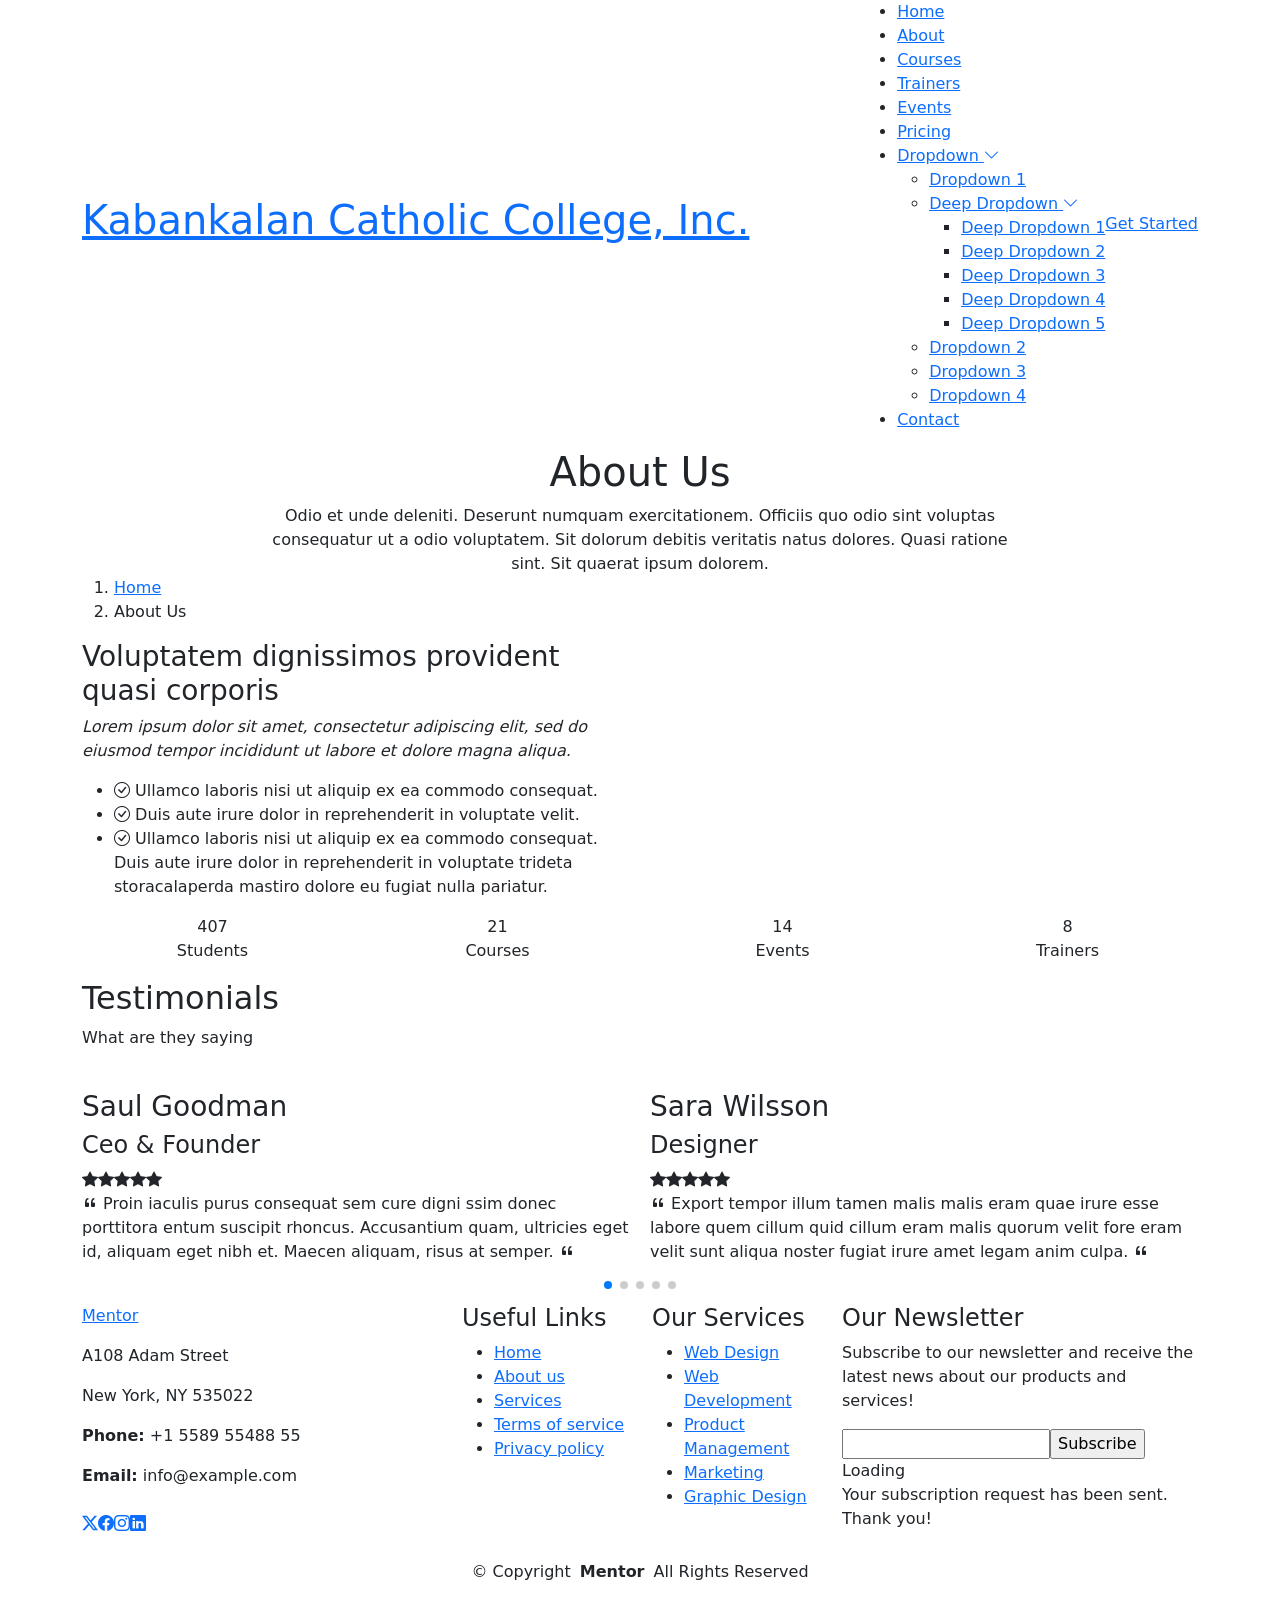
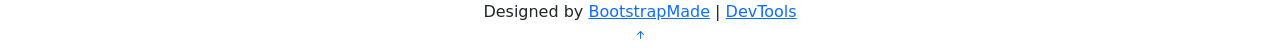
==== about.html @ fde41a41 "change title, icon, sitename" ====
<!DOCTYPE html>
<html lang="en">

<head>
  <meta charset="utf-8">
  <meta content="width=device-width, initial-scale=1.0" name="viewport">
  <title>About - Kabankalan Catholic College, Inc.</title>
  <meta name="description" content="">
  <meta name="keywords" content="">

  <!-- Favicons -->
  <link href="assets/img/KClogo.webp" rel="icon">
  <link href="assets/img/apple-touch-icon.png" rel="apple-touch-icon">

  <!-- Fonts -->
  <link href="https://fonts.googleapis.com" rel="preconnect">
  <link href="https://fonts.gstatic.com" rel="preconnect" crossorigin>
  <link href="https://fonts.googleapis.com/css2?family=Open+Sans:ital,wght@0,300;0,400;0,500;0,600;0,700;0,800;1,300;1,400;1,500;1,600;1,700;1,800&family=Poppins:ital,wght@0,100;0,200;0,300;0,400;0,500;0,600;0,700;0,800;0,900;1,100;1,200;1,300;1,400;1,500;1,600;1,700;1,800;1,900&family=Raleway:ital,wght@0,100;0,200;0,300;0,400;0,500;0,600;0,700;0,800;0,900;1,100;1,200;1,300;1,400;1,500;1,600;1,700;1,800;1,900&display=swap" rel="stylesheet">

  <!-- Vendor CSS Files -->
  <link href="assets/vendor/bootstrap/css/bootstrap.min.css" rel="stylesheet">
  <link href="assets/vendor/bootstrap-icons/bootstrap-icons.css" rel="stylesheet">
  <link href="assets/vendor/aos/aos.css" rel="stylesheet">
  <link href="assets/vendor/glightbox/css/glightbox.min.css" rel="stylesheet">
  <link href="assets/vendor/swiper/swiper-bundle.min.css" rel="stylesheet">

  <!-- Main CSS File -->
  <link href="assets/css/main.css" rel="stylesheet">

  <!-- =======================================================
  * Template Name: Mentor
  * Template URL: https://bootstrapmade.com/mentor-free-education-bootstrap-theme/
  * Updated: Jul 07 2025 with Bootstrap v5.3.7
  * Author: BootstrapMade.com
  * License: https://bootstrapmade.com/license/
  ======================================================== -->
</head>

<body class="about-page">

  <header id="header" class="header d-flex align-items-center sticky-top">
    <div class="container-fluid container-xl position-relative d-flex align-items-center">

      <a href="index.html" class="logo d-flex align-items-center me-auto">
        <!-- Uncomment the line below if you also wish to use an image logo -->
        <!-- <img src="assets/img/logo.webp" alt=""> -->
        <h1 class="sitename">Kabankalan Catholic College, Inc.</h1>
      </a>

      <nav id="navmenu" class="navmenu">
        <ul>
          <li><a href="index.html">Home<br></a></li>
          <li><a href="about.html" class="active">About</a></li>
          <li><a href="courses.html">Courses</a></li>
          <li><a href="trainers.html">Trainers</a></li>
          <li><a href="events.html">Events</a></li>
          <li><a href="pricing.html">Pricing</a></li>
          <li class="dropdown"><a href="#"><span>Dropdown</span> <i class="bi bi-chevron-down toggle-dropdown"></i></a>
            <ul>
              <li><a href="#">Dropdown 1</a></li>
              <li class="dropdown"><a href="#"><span>Deep Dropdown</span> <i class="bi bi-chevron-down toggle-dropdown"></i></a>
                <ul>
                  <li><a href="#">Deep Dropdown 1</a></li>
                  <li><a href="#">Deep Dropdown 2</a></li>
                  <li><a href="#">Deep Dropdown 3</a></li>
                  <li><a href="#">Deep Dropdown 4</a></li>
                  <li><a href="#">Deep Dropdown 5</a></li>
                </ul>
              </li>
              <li><a href="#">Dropdown 2</a></li>
              <li><a href="#">Dropdown 3</a></li>
              <li><a href="#">Dropdown 4</a></li>
            </ul>
          </li>
          <li><a href="contact.html">Contact</a></li>
        </ul>
        <i class="mobile-nav-toggle d-xl-none bi bi-list"></i>
      </nav>

      <a class="btn-getstarted" href="courses.html">Get Started</a>

    </div>
  </header>

  <main class="main">

    <!-- Page Title -->
    <div class="page-title" data-aos="fade">
      <div class="heading">
        <div class="container">
          <div class="row d-flex justify-content-center text-center">
            <div class="col-lg-8">
              <h1>About Us<br></h1>
              <p class="mb-0">Odio et unde deleniti. Deserunt numquam exercitationem. Officiis quo odio sint voluptas consequatur ut a odio voluptatem. Sit dolorum debitis veritatis natus dolores. Quasi ratione sint. Sit quaerat ipsum dolorem.</p>
            </div>
          </div>
        </div>
      </div>
      <nav class="breadcrumbs">
        <div class="container">
          <ol>
            <li><a href="index.html">Home</a></li>
            <li class="current">About Us<br></li>
          </ol>
        </div>
      </nav>
    </div><!-- End Page Title -->

    <!-- About Us Section -->
    <section id="about-us" class="section about-us">

      <div class="container">

        <div class="row gy-4">

          <div class="col-lg-6 order-1 order-lg-2" data-aos="fade-up" data-aos-delay="100">
            <img src="assets/img/about/about-1.webp" class="img-fluid" alt="">
          </div>

          <div class="col-lg-6 order-2 order-lg-1 content" data-aos="fade-up" data-aos-delay="200">
            <h3>Voluptatem dignissimos provident quasi corporis</h3>
            <p class="fst-italic">
              Lorem ipsum dolor sit amet, consectetur adipiscing elit, sed do eiusmod tempor incididunt ut labore et dolore
              magna aliqua.
            </p>
            <ul>
              <li><i class="bi bi-check-circle"></i> <span>Ullamco laboris nisi ut aliquip ex ea commodo consequat.</span></li>
              <li><i class="bi bi-check-circle"></i> <span>Duis aute irure dolor in reprehenderit in voluptate velit.</span></li>
              <li><i class="bi bi-check-circle"></i> <span>Ullamco laboris nisi ut aliquip ex ea commodo consequat. Duis aute irure dolor in reprehenderit in voluptate trideta storacalaperda mastiro dolore eu fugiat nulla pariatur.</span></li>
            </ul>
          </div>

        </div>

      </div>

    </section><!-- /About Us Section -->

    <!-- Counts Section -->
    <section id="counts" class="section counts light-background">

      <div class="container" data-aos="fade-up" data-aos-delay="100">

        <div class="row gy-4">

          <div class="col-lg-3 col-md-6">
            <div class="stats-item text-center w-100 h-100">
              <span data-purecounter-start="0" data-purecounter-end="1232" data-purecounter-duration="1" class="purecounter"></span>
              <p>Students</p>
            </div>
          </div><!-- End Stats Item -->

          <div class="col-lg-3 col-md-6">
            <div class="stats-item text-center w-100 h-100">
              <span data-purecounter-start="0" data-purecounter-end="64" data-purecounter-duration="1" class="purecounter"></span>
              <p>Courses</p>
            </div>
          </div><!-- End Stats Item -->

          <div class="col-lg-3 col-md-6">
            <div class="stats-item text-center w-100 h-100">
              <span data-purecounter-start="0" data-purecounter-end="42" data-purecounter-duration="1" class="purecounter"></span>
              <p>Events</p>
            </div>
          </div><!-- End Stats Item -->

          <div class="col-lg-3 col-md-6">
            <div class="stats-item text-center w-100 h-100">
              <span data-purecounter-start="0" data-purecounter-end="24" data-purecounter-duration="1" class="purecounter"></span>
              <p>Trainers</p>
            </div>
          </div><!-- End Stats Item -->

        </div>

      </div>

    </section><!-- /Counts Section -->

    <!-- Testimonials Section -->
    <section id="testimonials" class="testimonials section">

      <!-- Section Title -->
      <div class="container section-title" data-aos="fade-up">
        <h2>Testimonials</h2>
        <p>What are they saying</p>
      </div><!-- End Section Title -->

      <div class="container" data-aos="fade-up" data-aos-delay="100">

        <div class="swiper init-swiper">
          <script type="application/json" class="swiper-config">
            {
              "loop": true,
              "speed": 600,
              "autoplay": {
                "delay": 5000
              },
              "slidesPerView": "auto",
              "pagination": {
                "el": ".swiper-pagination",
                "type": "bullets",
                "clickable": true
              },
              "breakpoints": {
                "320": {
                  "slidesPerView": 1,
                  "spaceBetween": 40
                },
                "1200": {
                  "slidesPerView": 2,
                  "spaceBetween": 20
                }
              }
            }
          </script>
          <div class="swiper-wrapper">

            <div class="swiper-slide">
              <div class="testimonial-wrap">
                <div class="testimonial-item">
                  <img src="assets/img/person/person-m-9.webp" class="testimonial-img" alt="">
                  <h3>Saul Goodman</h3>
                  <h4>Ceo &amp; Founder</h4>
                  <div class="stars">
                    <i class="bi bi-star-fill"></i><i class="bi bi-star-fill"></i><i class="bi bi-star-fill"></i><i class="bi bi-star-fill"></i><i class="bi bi-star-fill"></i>
                  </div>
                  <p>
                    <i class="bi bi-quote quote-icon-left"></i>
                    <span>Proin iaculis purus consequat sem cure digni ssim donec porttitora entum suscipit rhoncus. Accusantium quam, ultricies eget id, aliquam eget nibh et. Maecen aliquam, risus at semper.</span>
                    <i class="bi bi-quote quote-icon-right"></i>
                  </p>
                </div>
              </div>
            </div><!-- End testimonial item -->

            <div class="swiper-slide">
              <div class="testimonial-wrap">
                <div class="testimonial-item">
                  <img src="assets/img/person/person-f-5.webp" class="testimonial-img" alt="">
                  <h3>Sara Wilsson</h3>
                  <h4>Designer</h4>
                  <div class="stars">
                    <i class="bi bi-star-fill"></i><i class="bi bi-star-fill"></i><i class="bi bi-star-fill"></i><i class="bi bi-star-fill"></i><i class="bi bi-star-fill"></i>
                  </div>
                  <p>
                    <i class="bi bi-quote quote-icon-left"></i>
                    <span>Export tempor illum tamen malis malis eram quae irure esse labore quem cillum quid cillum eram malis quorum velit fore eram velit sunt aliqua noster fugiat irure amet legam anim culpa.</span>
                    <i class="bi bi-quote quote-icon-right"></i>
                  </p>
                </div>
              </div>
            </div><!-- End testimonial item -->

            <div class="swiper-slide">
              <div class="testimonial-wrap">
                <div class="testimonial-item">
                  <img src="assets/img/person/person-f-12.webp" class="testimonial-img" alt="">
                  <h3>Jena Karlis</h3>
                  <h4>Store Owner</h4>
                  <div class="stars">
                    <i class="bi bi-star-fill"></i><i class="bi bi-star-fill"></i><i class="bi bi-star-fill"></i><i class="bi bi-star-fill"></i><i class="bi bi-star-fill"></i>
                  </div>
                  <p>
                    <i class="bi bi-quote quote-icon-left"></i>
                    <span>Enim nisi quem export duis labore cillum quae magna enim sint quorum nulla quem veniam duis minim tempor labore quem eram duis noster aute amet eram fore quis sint minim.</span>
                    <i class="bi bi-quote quote-icon-right"></i>
                  </p>
                </div>
              </div>
            </div><!-- End testimonial item -->

            <div class="swiper-slide">
              <div class="testimonial-wrap">
                <div class="testimonial-item">
                  <img src="assets/img/person/person-m-12.webp" class="testimonial-img" alt="">
                  <h3>Matt Brandon</h3>
                  <h4>Freelancer</h4>
                  <div class="stars">
                    <i class="bi bi-star-fill"></i><i class="bi bi-star-fill"></i><i class="bi bi-star-fill"></i><i class="bi bi-star-fill"></i><i class="bi bi-star-fill"></i>
                  </div>
                  <p>
                    <i class="bi bi-quote quote-icon-left"></i>
                    <span>Fugiat enim eram quae cillum dolore dolor amet nulla culpa multos export minim fugiat minim velit minim dolor enim duis veniam ipsum anim magna sunt elit fore quem dolore labore illum veniam.</span>
                    <i class="bi bi-quote quote-icon-right"></i>
                  </p>
                </div>
              </div>
            </div><!-- End testimonial item -->

            <div class="swiper-slide">
              <div class="testimonial-wrap">
                <div class="testimonial-item">
                  <img src="assets/img/person/person-m-13.webp" class="testimonial-img" alt="">
                  <h3>John Larson</h3>
                  <h4>Entrepreneur</h4>
                  <div class="stars">
                    <i class="bi bi-star-fill"></i><i class="bi bi-star-fill"></i><i class="bi bi-star-fill"></i><i class="bi bi-star-fill"></i><i class="bi bi-star-fill"></i>
                  </div>
                  <p>
                    <i class="bi bi-quote quote-icon-left"></i>
                    <span>Quis quorum aliqua sint quem legam fore sunt eram irure aliqua veniam tempor noster veniam enim culpa labore duis sunt culpa nulla illum cillum fugiat legam esse veniam culpa fore nisi cillum quid.</span>
                    <i class="bi bi-quote quote-icon-right"></i>
                  </p>
                </div>
              </div>
            </div><!-- End testimonial item -->

          </div>
          <div class="swiper-pagination"></div>
        </div>

      </div>

    </section><!-- /Testimonials Section -->

  </main>

  <footer id="footer" class="footer position-relative light-background">

    <div class="container footer-top">
      <div class="row gy-4">
        <div class="col-lg-4 col-md-6 footer-about">
          <a href="index.html" class="logo d-flex align-items-center">
            <span class="sitename">Mentor</span>
          </a>
          <div class="footer-contact pt-3">
            <p>A108 Adam Street</p>
            <p>New York, NY 535022</p>
            <p class="mt-3"><strong>Phone:</strong> <span>+1 5589 55488 55</span></p>
            <p><strong>Email:</strong> <span>info@example.com</span></p>
          </div>
          <div class="social-links d-flex mt-4">
            <a href=""><i class="bi bi-twitter-x"></i></a>
            <a href=""><i class="bi bi-facebook"></i></a>
            <a href=""><i class="bi bi-instagram"></i></a>
            <a href=""><i class="bi bi-linkedin"></i></a>
          </div>
        </div>

        <div class="col-lg-2 col-md-3 footer-links">
          <h4>Useful Links</h4>
          <ul>
            <li><a href="#">Home</a></li>
            <li><a href="#">About us</a></li>
            <li><a href="#">Services</a></li>
            <li><a href="#">Terms of service</a></li>
            <li><a href="#">Privacy policy</a></li>
          </ul>
        </div>

        <div class="col-lg-2 col-md-3 footer-links">
          <h4>Our Services</h4>
          <ul>
            <li><a href="#">Web Design</a></li>
            <li><a href="#">Web Development</a></li>
            <li><a href="#">Product Management</a></li>
            <li><a href="#">Marketing</a></li>
            <li><a href="#">Graphic Design</a></li>
          </ul>
        </div>

        <div class="col-lg-4 col-md-12 footer-newsletter">
          <h4>Our Newsletter</h4>
          <p>Subscribe to our newsletter and receive the latest news about our products and services!</p>
          <form action="#" method="post" class="email-form">
            <div class="newsletter-form"><input type="email" name="email"><input type="submit" value="Subscribe"></div>
            <div class="loading">Loading</div>
            <div class="error-message"></div>
            <div class="sent-message">Your subscription request has been sent. Thank you!</div>
          </form>
        </div>

      </div>
    </div>

    <div class="container copyright text-center mt-4">
      <p>© <span>Copyright</span> <strong class="px-1 sitename">Mentor</strong> <span>All Rights Reserved</span></p>
      <div class="credits">
        <!-- All the links in the footer should remain intact. -->
        <!-- You can delete the links only if you've purchased the pro version. -->
        <!-- Licensing information: https://bootstrapmade.com/license/ -->
        Designed by <a href="https://bootstrapmade.com/">BootstrapMade</a> | <a href="https://bootstrapmade.com/tools/">DevTools</a>
      </div>
    </div>

  </footer>

  <!-- Scroll Top -->
  <a href="#" id="scroll-top" class="scroll-top d-flex align-items-center justify-content-center"><i class="bi bi-arrow-up-short"></i></a>

  <!-- Preloader -->
  <div id="preloader"></div>

  <!-- Vendor JS Files -->
  <script src="assets/vendor/bootstrap/js/bootstrap.bundle.min.js"></script>
  <script src="assets/vendor/aos/aos.js"></script>
  <script src="assets/vendor/glightbox/js/glightbox.min.js"></script>
  <script src="assets/vendor/purecounter/purecounter_vanilla.js"></script>
  <script src="assets/vendor/swiper/swiper-bundle.min.js"></script>

  <!-- Main JS File -->
  <script src="assets/js/main.js"></script>

</body>

</html>
---- assets/css/main.css ----
/**
* Template Name: Mentor
* Template URL: https://bootstrapmade.com/mentor-free-education-bootstrap-theme/
* Updated: Jul 07 2025 with Bootstrap v5.3.7
* Author: BootstrapMade.com
* License: https://bootstrapmade.com/license/
*/

/*--------------------------------------------------------------
# Font & Color Variables
# Help: https://bootstrapmade.com/color-system/
--------------------------------------------------------------*/
/* Fonts */
:root {
  --default-font: "Open Sans",  system-ui, -apple-system, "Segoe UI", Roboto, "Helvetica Neue", Arial, "Noto Sans", "Liberation Sans", sans-serif, "Apple Color Emoji", "Segoe UI Emoji", "Segoe UI Symbol", "Noto Color Emoji";
  --heading-font: "Raleway",  sans-serif;
  --nav-font: "Poppins",  sans-serif;
}

/* Global Colors - The following color variables are used throughout the website. Updating them here will change the color scheme of the entire website */
:root { 
  --background-color: #ffffff; /* Background color for the entire website, including individual sections */
  --default-color: #444444; /* Default color used for the majority of the text content across the entire website */
  --heading-color: #37423b; /* Color for headings, subheadings and title throughout the website */
  --accent-color: #5fcf80; /* Accent color that represents your brand on the website. It's used for buttons, links, and other elements that need to stand out */
  --surface-color: #ffffff; /* The surface color is used as a background of boxed elements within sections, such as cards, icon boxes, or other elements that require a visual separation from the global background. */
  --contrast-color: #ffffff; /* Contrast color for text, ensuring readability against backgrounds of accent, heading, or default colors. */
}

/* Nav Menu Colors - The following color variables are used specifically for the navigation menu. They are separate from the global colors to allow for more customization options */
:root {
  --nav-color: #272828;  /* The default color of the main navmenu links */
  --nav-hover-color: #5fcf80; /* Applied to main navmenu links when they are hovered over or active */
  --nav-mobile-background-color: #ffffff; /* Used as the background color for mobile navigation menu */
  --nav-dropdown-background-color: #ffffff; /* Used as the background color for dropdown items that appear when hovering over primary navigation items */
  --nav-dropdown-color: #272828; /* Used for navigation links of the dropdown items in the navigation menu. */
  --nav-dropdown-hover-color: #5fcf80; /* Similar to --nav-hover-color, this color is applied to dropdown navigation links when they are hovered over. */
}

/* Color Presets - These classes override global colors when applied to any section or element, providing reuse of the sam color scheme. */

.light-background {
  --background-color: #f9f9f9;
  --surface-color: #ffffff;
}

.dark-background {
  --background-color: #060606;
  --default-color: #ffffff;
  --heading-color: #ffffff;
  --surface-color: #252525;
  --contrast-color: #ffffff;
}

/* Smooth scroll */
:root {
  scroll-behavior: smooth;
}

/*--------------------------------------------------------------
# General Styling & Shared Classes
--------------------------------------------------------------*/
body {
  color: var(--default-color);
  background-color: var(--background-color);
  font-family: var(--default-font);
}

a {
  color: var(--accent-color);
  text-decoration: none;
  transition: 0.3s;
}

a:hover {
  color: color-mix(in srgb, var(--accent-color), transparent 25%);
  text-decoration: none;
}

h1,
h2,
h3,
h4,
h5,
h6 {
  color: var(--heading-color);
  font-family: var(--heading-font);
}

/* Email Form Messages
------------------------------*/
.email-form .error-message {
  display: none;
  background: #df1529;
  color: #ffffff;
  text-align: left;
  padding: 15px;
  margin-bottom: 24px;
  font-weight: 600;
}

.email-form .sent-message {
  display: none;
  color: #ffffff;
  background: #059652;
  text-align: center;
  padding: 15px;
  margin-bottom: 24px;
  font-weight: 600;
}

.email-form .loading {
  display: none;
  background: var(--surface-color);
  text-align: center;
  padding: 15px;
  margin-bottom: 24px;
}

.email-form .loading:before {
  content: "";
  display: inline-block;
  border-radius: 50%;
  width: 24px;
  height: 24px;
  margin: 0 10px -6px 0;
  border: 3px solid var(--accent-color);
  border-top-color: var(--surface-color);
  animation: email-form-loading 1s linear infinite;
}

@keyframes email-form-loading {
  0% {
    transform: rotate(0deg);
  }

  100% {
    transform: rotate(360deg);
  }
}

/* Pulsating Play Button
------------------------------*/
.pulsating-play-btn {
  width: 94px;
  height: 94px;
  background: radial-gradient(var(--accent-color) 50%, color-mix(in srgb, var(--accent-color), transparent 75%) 52%);
  border-radius: 50%;
  display: block;
  position: relative;
  overflow: hidden;
}

.pulsating-play-btn:before {
  content: "";
  position: absolute;
  width: 120px;
  height: 120px;
  animation-delay: 0s;
  animation: pulsate-play-btn 2s;
  animation-direction: forwards;
  animation-iteration-count: infinite;
  animation-timing-function: steps;
  opacity: 1;
  border-radius: 50%;
  border: 5px solid color-mix(in srgb, var(--accent-color), transparent 30%);
  top: -15%;
  left: -15%;
  background: rgba(198, 16, 0, 0);
}

.pulsating-play-btn:after {
  content: "";
  position: absolute;
  left: 50%;
  top: 50%;
  transform: translateX(-40%) translateY(-50%);
  width: 0;
  height: 0;
  border-top: 10px solid transparent;
  border-bottom: 10px solid transparent;
  border-left: 15px solid #fff;
  z-index: 100;
  transition: all 400ms cubic-bezier(0.55, 0.055, 0.675, 0.19);
}

.pulsating-play-btn:hover:before {
  content: "";
  position: absolute;
  left: 50%;
  top: 50%;
  transform: translateX(-40%) translateY(-50%);
  width: 0;
  height: 0;
  border: none;
  border-top: 10px solid transparent;
  border-bottom: 10px solid transparent;
  border-left: 15px solid #fff;
  z-index: 200;
  animation: none;
  border-radius: 0;
}

.pulsating-play-btn:hover:after {
  border-left: 15px solid var(--accent-color);
  transform: scale(20);
}

@keyframes pulsate-play-btn {
  0% {
    transform: scale(0.6, 0.6);
    opacity: 1;
  }

  100% {
    transform: scale(1, 1);
    opacity: 0;
  }
}

/*--------------------------------------------------------------
# Global Header
--------------------------------------------------------------*/
.header {
  color: var(--default-color);
  background-color: var(--background-color);
  padding: 15px 0;
  transition: all 0.5s;
  z-index: 997;
}

.header .logo {
  line-height: 1;
}

.header .logo img {
  max-height: 36px;
  margin-right: 8px;
}

.header .logo h1 {
  font-weight: 700;
  font-size: 30px;
  margin: 0;
  letter-spacing: 1px;
  text-transform: uppercase;
  color: var(--accent-color);
}

.header .btn-getstarted,
.header .btn-getstarted:focus {
  color: var(--contrast-color);
  background: var(--accent-color);
  font-size: 14px;
  padding: 8px 25px;
  margin: 0 0 0 30px;
  border-radius: 50px;
  transition: 0.3s;
}

.header .btn-getstarted:hover,
.header .btn-getstarted:focus:hover {
  color: var(--contrast-color);
  background: color-mix(in srgb, var(--accent-color), transparent 15%);
}

@media (max-width: 1200px) {
  .header .logo {
    order: 1;
  }

  .header .btn-getstarted {
    order: 2;
    margin: 0 15px 0 0;
    padding: 6px 15px;
  }

  .header .navmenu {
    order: 3;
  }
}

.scrolled .header {
  box-shadow: 0px 0 18px rgba(0, 0, 0, 0.1);
}

/*--------------------------------------------------------------
# Navigation Menu
--------------------------------------------------------------*/
/* Navmenu - Desktop */
@media (min-width: 1200px) {
  .navmenu {
    padding: 0;
  }

  .navmenu ul {
    margin: 0;
    padding: 0;
    display: flex;
    list-style: none;
    align-items: center;
  }

  .navmenu li {
    position: relative;
  }

  .navmenu a,
  .navmenu a:focus {
    color: var(--nav-color);
    padding: 18px 15px;
    font-size: 16px;
    font-family: var(--nav-font);
    font-weight: 400;
    display: flex;
    align-items: center;
    justify-content: space-between;
    white-space: nowrap;
    transition: 0.3s;
  }

  .navmenu a i,
  .navmenu a:focus i {
    font-size: 12px;
    line-height: 0;
    margin-left: 5px;
    transition: 0.3s;
  }

  .navmenu li:last-child a {
    padding-right: 0;
  }

  .navmenu li:hover>a,
  .navmenu .active,
  .navmenu .active:focus {
    color: var(--nav-hover-color);
  }

  .navmenu .dropdown ul {
    margin: 0;
    padding: 10px 0;
    background: var(--nav-dropdown-background-color);
    display: block;
    position: absolute;
    visibility: hidden;
    left: 14px;
    top: 130%;
    opacity: 0;
    transition: 0.3s;
    border-radius: 4px;
    z-index: 99;
    box-shadow: 0px 0px 30px rgba(0, 0, 0, 0.1);
  }

  .navmenu .dropdown ul li {
    min-width: 200px;
  }

  .navmenu .dropdown ul a {
    padding: 10px 20px;
    font-size: 15px;
    text-transform: none;
    color: var(--nav-dropdown-color);
  }

  .navmenu .dropdown ul a i {
    font-size: 12px;
  }

  .navmenu .dropdown ul a:hover,
  .navmenu .dropdown ul .active:hover,
  .navmenu .dropdown ul li:hover>a {
    color: var(--nav-dropdown-hover-color);
  }

  .navmenu .dropdown:hover>ul {
    opacity: 1;
    top: 100%;
    visibility: visible;
  }

  .navmenu .dropdown .dropdown ul {
    top: 0;
    left: -90%;
    visibility: hidden;
  }

  .navmenu .dropdown .dropdown:hover>ul {
    opacity: 1;
    top: 0;
    left: -100%;
    visibility: visible;
  }
}

/* Navmenu - Mobile */
@media (max-width: 1199px) {
  .mobile-nav-toggle {
    color: var(--nav-color);
    font-size: 28px;
    line-height: 0;
    margin-right: 10px;
    cursor: pointer;
    transition: color 0.3s;
  }

  .navmenu {
    padding: 0;
    z-index: 9997;
  }

  .navmenu ul {
    display: none;
    list-style: none;
    position: absolute;
    inset: 60px 20px 20px 20px;
    padding: 10px 0;
    margin: 0;
    border-radius: 6px;
    background-color: var(--nav-mobile-background-color);
    border: 1px solid color-mix(in srgb, var(--default-color), transparent 90%);
    box-shadow: none;
    overflow-y: auto;
    transition: 0.3s;
    z-index: 9998;
  }

  .navmenu a,
  .navmenu a:focus {
    color: var(--nav-dropdown-color);
    padding: 10px 20px;
    font-family: var(--nav-font);
    font-size: 17px;
    font-weight: 500;
    display: flex;
    align-items: center;
    justify-content: space-between;
    white-space: nowrap;
    transition: 0.3s;
  }

  .navmenu a i,
  .navmenu a:focus i {
    font-size: 12px;
    line-height: 0;
    margin-left: 5px;
    width: 30px;
    height: 30px;
    display: flex;
    align-items: center;
    justify-content: center;
    border-radius: 50%;
    transition: 0.3s;
    background-color: color-mix(in srgb, var(--accent-color), transparent 90%);
  }

  .navmenu a i:hover,
  .navmenu a:focus i:hover {
    background-color: var(--accent-color);
    color: var(--contrast-color);
  }

  .navmenu a:hover,
  .navmenu .active,
  .navmenu .active:focus {
    color: var(--nav-dropdown-hover-color);
  }

  .navmenu .active i,
  .navmenu .active:focus i {
    background-color: var(--accent-color);
    color: var(--contrast-color);
    transform: rotate(180deg);
  }

  .navmenu .dropdown ul {
    position: static;
    display: none;
    z-index: 99;
    padding: 10px 0;
    margin: 10px 20px;
    background-color: var(--nav-dropdown-background-color);
    transition: all 0.5s ease-in-out;
  }

  .navmenu .dropdown ul ul {
    background-color: rgba(33, 37, 41, 0.1);
  }

  .navmenu .dropdown>.dropdown-active {
    display: block;
    background-color: rgba(33, 37, 41, 0.03);
  }

  .mobile-nav-active {
    overflow: hidden;
  }

  .mobile-nav-active .mobile-nav-toggle {
    color: #fff;
    position: absolute;
    font-size: 32px;
    top: 15px;
    right: 15px;
    margin-right: 0;
    z-index: 9999;
  }

  .mobile-nav-active .navmenu {
    position: fixed;
    overflow: hidden;
    inset: 0;
    background: rgba(33, 37, 41, 0.8);
    transition: 0.3s;
  }

  .mobile-nav-active .navmenu>ul {
    display: block;
  }
}

/*--------------------------------------------------------------
# Global Footer
--------------------------------------------------------------*/
.footer {
  color: var(--default-color);
  background-color: var(--background-color);
  font-size: 14px;
  padding-bottom: 50px;
  position: relative;
}

.footer .footer-top {
  padding-top: 50px;
}

.footer .footer-about .logo {
  margin-bottom: 0;
}

.footer .footer-about .logo img {
  max-height: 40px;
  margin-right: 6px;
}

.footer .footer-about .logo span {
  font-size: 26px;
  font-weight: 700;
  letter-spacing: 1px;
  font-family: var(--heading-font);
  color: var(--heading-color);
}

.footer .footer-about p {
  font-size: 14px;
  font-family: var(--heading-font);
}

.footer .social-links a {
  display: flex;
  align-items: center;
  justify-content: center;
  width: 40px;
  height: 40px;
  border-radius: 50%;
  border: 1px solid color-mix(in srgb, var(--default-color), transparent 50%);
  font-size: 16px;
  color: color-mix(in srgb, var(--default-color), transparent 30%);
  margin-right: 10px;
  transition: 0.3s;
}

.footer .social-links a:hover {
  color: var(--accent-color);
  border-color: var(--accent-color);
}

.footer h4 {
  font-size: 16px;
  font-weight: bold;
  position: relative;
  padding-bottom: 12px;
}

.footer .footer-links {
  margin-bottom: 30px;
}

.footer .footer-links ul {
  list-style: none;
  padding: 0;
  margin: 0;
}

.footer .footer-links ul i {
  padding-right: 2px;
  font-size: 12px;
  line-height: 0;
}

.footer .footer-links ul li {
  padding: 10px 0;
  display: flex;
  align-items: center;
}

.footer .footer-links ul li:first-child {
  padding-top: 0;
}

.footer .footer-links ul a {
  color: color-mix(in srgb, var(--default-color), transparent 30%);
  display: inline-block;
  line-height: 1;
}

.footer .footer-links ul a:hover {
  color: var(--accent-color);
}

.footer .footer-contact p {
  margin-bottom: 5px;
}

.footer .footer-newsletter .newsletter-form {
  margin-top: 30px;
  margin-bottom: 15px;
  padding: 6px 8px;
  position: relative;
  border-radius: 50px;
  border: 1px solid color-mix(in srgb, var(--default-color), transparent 80%);
  display: flex;
  background-color: var(--surface-color);
  transition: 0.3s;
}

.footer .footer-newsletter .newsletter-form:focus-within {
  border-color: var(--accent-color);
}

.footer .footer-newsletter .newsletter-form input[type=email] {
  border: 0;
  padding: 4px 8px;
  width: 100%;
  background-color: var(--surface-color);
  color: var(--default-color);
}

.footer .footer-newsletter .newsletter-form input[type=email]:focus-visible {
  outline: none;
}

.footer .footer-newsletter .newsletter-form input[type=submit] {
  border: 0;
  font-size: 16px;
  padding: 0 20px 2px 20px;
  margin: -7px -8px -7px 0;
  background: var(--accent-color);
  color: var(--contrast-color);
  transition: 0.3s;
  border-radius: 50px;
}

.footer .footer-newsletter .newsletter-form input[type=submit]:hover {
  background: color-mix(in srgb, var(--accent-color), transparent 20%);
}

.footer .copyright {
  padding-top: 25px;
  padding-bottom: 25px;
  background-color: color-mix(in srgb, var(--default-color), transparent 95%);
}

.footer .copyright p {
  margin-bottom: 0;
}

.footer .credits {
  margin-top: 6px;
  font-size: 13px;
}

/*--------------------------------------------------------------
# Preloader
--------------------------------------------------------------*/
#preloader {
  position: fixed;
  inset: 0;
  z-index: 999999;
  overflow: hidden;
  background: var(--background-color);
  transition: all 0.6s ease-out;
}

#preloader:before {
  content: "";
  position: fixed;
  top: calc(50% - 30px);
  left: calc(50% - 30px);
  border: 6px solid #ffffff;
  border-color: var(--accent-color) transparent var(--accent-color) transparent;
  border-radius: 50%;
  width: 60px;
  height: 60px;
  animation: animate-preloader 1.5s linear infinite;
}

@keyframes animate-preloader {
  0% {
    transform: rotate(0deg);
  }

  100% {
    transform: rotate(360deg);
  }
}

/*--------------------------------------------------------------
# Scroll Top Button
--------------------------------------------------------------*/
.scroll-top {
  position: fixed;
  visibility: hidden;
  opacity: 0;
  right: 15px;
  bottom: -15px;
  z-index: 99999;
  background-color: var(--accent-color);
  width: 44px;
  height: 44px;
  border-radius: 50px;
  transition: all 0.4s;
}

.scroll-top i {
  font-size: 24px;
  color: var(--contrast-color);
  line-height: 0;
}

.scroll-top:hover {
  background-color: color-mix(in srgb, var(--accent-color), transparent 20%);
  color: var(--contrast-color);
}

.scroll-top.active {
  visibility: visible;
  opacity: 1;
  bottom: 15px;
}

/*--------------------------------------------------------------
# Disable aos animation delay on mobile devices
--------------------------------------------------------------*/
@media screen and (max-width: 768px) {
  [data-aos-delay] {
    transition-delay: 0 !important;
  }
}

/*--------------------------------------------------------------
# Global Page Titles & Breadcrumbs
--------------------------------------------------------------*/
.page-title {
  --default-color: var(--contrast-color);
  --background-color: var(--accent-color);
  --heading-color: var(--contrast-color);
  color: var(--default-color);
  background-color: var(--background-color);
  position: relative;
}

.page-title .heading {
  padding: 80px 0;
  border-top: 1px solid color-mix(in srgb, var(--default-color), transparent 90%);
}

.page-title .heading h1 {
  font-size: 38px;
  font-weight: 700;
}

.page-title nav {
  background-color: color-mix(in srgb, var(--accent-color) 90%, black 5%);
  padding: 20px 0;
}

.page-title nav a {
  color: var(--default-color);
}

.page-title nav ol {
  display: flex;
  flex-wrap: wrap;
  list-style: none;
  margin: 0;
  font-size: 16px;
  font-weight: 600;
}

.page-title nav ol li+li {
  padding-left: 10px;
}

.page-title nav ol li+li::before {
  content: "/";
  display: inline-block;
  padding-right: 10px;
  color: color-mix(in srgb, var(--default-color), transparent 70%);
}

/*--------------------------------------------------------------
# Global Sections
--------------------------------------------------------------*/
section,
.section {
  color: var(--default-color);
  background-color: var(--background-color);
  padding: 60px 0;
  scroll-margin-top: 900px;
  overflow: clip;
}

@media (max-width: 1199px) {

  section,
  .section {
    scroll-margin-top: 66px;
  }
}

/*--------------------------------------------------------------
# Global Section Titles
--------------------------------------------------------------*/
.section-title {
  padding-bottom: 60px;
  position: relative;
}

.section-title h2 {
  font-size: 14px;
  font-weight: 500;
  padding: 0;
  line-height: 1px;
  margin: 0;
  letter-spacing: 1.5px;
  text-transform: uppercase;
  color: color-mix(in srgb, var(--default-color), transparent 50%);
  position: relative;
}

.section-title h2::after {
  content: "";
  width: 120px;
  height: 1px;
  display: inline-block;
  background: var(--accent-color);
  margin: 4px 10px;
}

.section-title p {
  color: var(--heading-color);
  margin: 0;
  font-size: 36px;
  font-weight: 700;
  font-family: var(--nav-font);
  text-transform: uppercase;
}

/*--------------------------------------------------------------
# Hero Section
--------------------------------------------------------------*/
.hero {
  width: 100%;
  min-height: 80vh;
  position: relative;
  padding: 80px 0;
  display: flex;
  align-items: center;
  justify-content: center;
  color: var(--default-color);
}

.hero img {
  position: absolute;
  inset: 0;
  display: block;
  width: 100%;
  height: 100%;
  object-fit: cover;
  z-index: 1;
}

.hero:before {
  content: "";
  background: color-mix(in srgb, var(--background-color), transparent 60%);
  position: absolute;
  inset: 0;
  z-index: 2;
}

.hero .container {
  position: relative;
  z-index: 3;
}

.hero h2 {
  margin: 0;
  font-size: 48px;
  font-weight: 700;
}

.hero p {
  color: color-mix(in srgb, var(--default-color), transparent 20%);
  margin: 10px 0 0 0;
  font-size: 24px;
}

.hero .btn-get-started {
  font-weight: 500;
  font-size: 15px;
  letter-spacing: 1px;
  display: inline-block;
  padding: 8px 35px 10px 35px;
  border-radius: 50px;
  transition: 0.4s;
  margin-top: 30px;
  border: 2px solid var(--default-color);
  color: var(--default-color);
}

.hero .btn-get-started:hover {
  background: var(--accent-color);
  border: 2px solid var(--accent-color);
}

@media (max-width: 768px) {
  .hero h2 {
    font-size: 32px;
  }

  .hero p {
    font-size: 18px;
  }
}

/*--------------------------------------------------------------
# About Section
--------------------------------------------------------------*/
.about .content h3 {
  font-size: 2rem;
  font-weight: 700;
}

.about .content ul {
  list-style: none;
  padding: 0;
}

.about .content ul li {
  padding-bottom: 10px;
}

.about .content ul i {
  font-size: 1.25rem;
  margin-right: 4px;
  color: var(--accent-color);
}

.about .content p:last-child {
  margin-bottom: 0;
}

.about .content .read-more {
  background: var(--accent-color);
  color: var(--contrast-color);
  font-family: var(--heading-font);
  font-weight: 500;
  font-size: 15px;
  letter-spacing: 1px;
  padding: 10px 24px 12px 24px;
  border-radius: 50px;
  transition: 0.3s;
  display: inline-flex;
  align-items: center;
  justify-content: center;
}

.about .content .read-more i {
  font-size: 18px;
  margin-left: 5px;
  line-height: 0;
  transition: 0.3s;
}

.about .content .read-more:hover {
  background: color-mix(in srgb, var(--accent-color), transparent 20%);
  padding-right: 19px;
}

.about .content .read-more:hover i {
  margin-left: 10px;
}

/*--------------------------------------------------------------
# Counts Section
--------------------------------------------------------------*/
.counts {
  padding: 25px 0;
}

.counts .stats-item {
  padding: 30px;
  width: 100%;
}

.counts .stats-item span {
  font-size: 48px;
  display: block;
  color: var(--accent-color);
  font-weight: 700;
}

.counts .stats-item p {
  color: color-mix(in srgb, var(--default-color), transparent 40%);
  padding: 0;
  margin: 0;
  font-family: var(--heading-font);
  font-size: 15px;
  font-weight: 600;
}

/*--------------------------------------------------------------
# Why Us Section
--------------------------------------------------------------*/
.why-us .why-box {
  color: var(--contrast-color);
  background: var(--accent-color);
  padding: 30px;
}

.why-us .why-box h3 {
  color: var(--contrast-color);
  font-weight: 700;
  font-size: 34px;
  margin-bottom: 30px;
}

.why-us .why-box p {
  margin-bottom: 30px;
}

.why-us .why-box .more-btn {
  display: inline-block;
  background: color-mix(in srgb, var(--contrast-color), transparent 85%);
  padding: 8px 40px 10px 40px;
  color: var(--contrast-color);
  transition: all ease-in-out 0.4s;
  border-radius: 50px;
}

.why-us .why-box .more-btn i {
  font-size: 14px;
}

.why-us .why-box .more-btn:hover {
  color: var(--accent-color);
  background: var(--surface-color);
}

.why-us .icon-box {
  background-color: var(--surface-color);
  text-align: center;
  padding: 40px 30px;
  width: 100%;
  height: 100%;
  border: 1px solid color-mix(in srgb, var(--default-color), transparent 90%);
}

.why-us .icon-box i {
  color: var(--accent-color);
  font-size: 32px;
  margin-bottom: 30px;
  background: color-mix(in srgb, var(--accent-color), transparent 95%);
  border-radius: 50px;
  display: flex;
  align-items: center;
  justify-content: center;
  width: 72px;
  height: 72px;
  transition: 0.3s;
}

.why-us .icon-box h4 {
  font-size: 20px;
  font-weight: 700;
  margin: 0 0 30px 0;
}

.why-us .icon-box p {
  font-size: 15px;
  color: color-mix(in srgb, var(--default-color), transparent 30%);
}

.why-us .icon-box:hover i {
  color: var(--contrast-color);
  background: var(--accent-color);
}

/*--------------------------------------------------------------
# Features Section
--------------------------------------------------------------*/
.features {
  padding: 10px 0;
}

.features .features-item {
  background-color: var(--surface-color);
  display: flex;
  align-items: center;
  padding: 20px;
  transition: 0.3s;
  border: 1px solid color-mix(in srgb, var(--default-color), transparent 90%);
  position: relative;
}

.features .features-item i {
  font-size: 32px;
  padding-right: 10px;
  line-height: 0;
}

.features .features-item h3 {
  font-weight: 700;
  margin: 0;
  padding: 0;
  line-height: 1;
  font-size: 16px;
}

.features .features-item h3 a {
  color: var(--heading-color);
  transition: 0.3s;
}

.features .features-item:hover {
  border-color: var(--accent-color);
}

.features .features-item:hover h3 a {
  color: var(--accent-color);
}

/*--------------------------------------------------------------
# Courses Section
--------------------------------------------------------------*/
.courses .course-item {
  background-color: var(--surface-color);
  border: 1px solid color-mix(in srgb, var(--default-color), transparent 90%);
  border-radius: 5px;
}

.courses .course-content {
  padding: 15px;
}

.courses .course-content h3 {
  font-weight: 700;
  font-size: 20px;
}

.courses .course-content h3 a {
  color: var(--heading-color);
  transition: 0.3s;
}

.courses .course-content h3 a:hover {
  color: var(--accent-color);
}

.courses .course-content .category {
  background: var(--accent-color);
  color: var(--contrast-color);
  font-size: 14px;
  padding: 6px 14px;
  margin: 0;
  border-radius: 5px;
}

.courses .course-content .price {
  margin: 0;
  font-weight: 700;
  font-size: 18px;
  color: color-mix(in srgb, var(--default-color), transparent 20%);
}

.courses .course-content .description {
  font-size: 14px;
  color: color-mix(in srgb, var(--default-color), transparent 20%);
}

.courses .trainer {
  padding-top: 15px;
  border-top: 1px solid color-mix(in srgb, var(--default-color), transparent 90%);
}

.courses .trainer .trainer-profile img {
  max-width: 50px;
  border-radius: 50px;
}

.courses .trainer .trainer-profile .trainer-link {
  padding-left: 10px;
  font-weight: 600;
  font-size: 16px;
  color: color-mix(in srgb, var(--default-color), transparent 20%);
  transition: 0.3s;
}

.courses .trainer .trainer-profile .trainer-link:hover {
  color: var(--accent-color);
}

.courses .trainer .trainer-rank {
  font-size: 18px;
  color: color-mix(in srgb, var(--default-color), transparent 60%);
}

.courses .trainer .trainer-rank .user-icon {
  font-size: 22px;
}

/*--------------------------------------------------------------
# Trainers Index Section
--------------------------------------------------------------*/
.trainers-index .member {
  background-color: var(--surface-color);
  border: 1px solid color-mix(in srgb, var(--default-color), transparent 90%);
  text-align: center;
  margin-bottom: 20px;
}

.trainers-index .member img {
  margin: -1px -1px 30px -1px;
}

.trainers-index .member .member-content {
  padding: 0 20px 30px 20px;
}

.trainers-index .member h4 {
  font-weight: 700;
  margin-bottom: 2px;
  font-size: 18px;
}

.trainers-index .member span {
  font-style: italic;
  display: block;
  font-size: 13px;
  color: color-mix(in srgb, var(--default-color), transparent 20%);
}

.trainers-index .member p {
  padding-top: 10px;
  font-size: 14px;
  font-style: italic;
  color: color-mix(in srgb, var(--default-color), transparent 40%);
}

.trainers-index .member .social {
  margin-top: 15px;
}

.trainers-index .member .social a {
  color: color-mix(in srgb, var(--default-color), transparent 60%);
  transition: 0.3s;
}

.trainers-index .member .social a:hover {
  color: var(--accent-color);
}

.trainers-index .member .social i {
  font-size: 18px;
  margin: 0 2px;
}

/*--------------------------------------------------------------
# About Us Section
--------------------------------------------------------------*/
.about-us .content h3 {
  font-size: 2rem;
  font-weight: 700;
}

.about-us .content ul {
  list-style: none;
  padding: 0;
}

.about-us .content ul li {
  padding-bottom: 10px;
}

.about-us .content ul i {
  font-size: 1.25rem;
  margin-right: 4px;
  color: var(--accent-color);
}

.about-us .content p:last-child {
  margin-bottom: 0;
}

/*--------------------------------------------------------------
# Testimonials Section
--------------------------------------------------------------*/
.testimonials .testimonial-wrap {
  padding-left: 50px;
}

.testimonials .testimonials-carousel,
.testimonials .testimonials-slider {
  overflow: hidden;
}

.testimonials .testimonial-item {
  background-color: var(--surface-color);
  border: 1px solid color-mix(in srgb, var(--default-color), transparent 90%);
  box-sizing: content-box;
  padding: 30px 30px 30px 60px;
  margin: 30px 15px;
  min-height: 200px;
  position: relative;
}

.testimonials .testimonial-item .testimonial-img {
  width: 90px;
  border-radius: 10px;
  border: 6px solid var(--background-color);
  position: absolute;
  left: -45px;
}

.testimonials .testimonial-item h3 {
  font-size: 18px;
  font-weight: bold;
  margin: 10px 0 5px 0;
}

.testimonials .testimonial-item h4 {
  color: color-mix(in srgb, var(--default-color), transparent 50%);
  font-size: 14px;
  margin: 0;
}

.testimonials .testimonial-item .stars {
  margin: 10px 0;
}

.testimonials .testimonial-item .stars i {
  color: #ffc107;
  margin: 0 1px;
}

.testimonials .testimonial-item .quote-icon-left,
.testimonials .testimonial-item .quote-icon-right {
  color: color-mix(in srgb, var(--accent-color), transparent 60%);
  font-size: 26px;
  line-height: 0;
}

.testimonials .testimonial-item .quote-icon-left {
  display: inline-block;
  left: -5px;
  position: relative;
}

.testimonials .testimonial-item .quote-icon-right {
  display: inline-block;
  right: -5px;
  position: relative;
  top: 10px;
  transform: scale(-1, -1);
}

.testimonials .testimonial-item p {
  font-style: italic;
  margin: 15px auto 15px auto;
}

.testimonials .swiper-wrapper {
  height: auto;
}

.testimonials .swiper-pagination {
  margin-top: 20px;
  position: relative;
}

.testimonials .swiper-pagination .swiper-pagination-bullet {
  width: 12px;
  height: 12px;
  background-color: var(--background-color);
  opacity: 1;
  border: 1px solid var(--accent-color);
}

.testimonials .swiper-pagination .swiper-pagination-bullet-active {
  background-color: var(--accent-color);
}

@media (max-width: 767px) {
  .testimonials .testimonial-wrap {
    padding-left: 0;
  }

  .testimonials .testimonials-carousel,
  .testimonials .testimonials-slider {
    overflow: hidden;
  }

  .testimonials .testimonial-item {
    padding: 30px;
    margin: 15px;
  }

  .testimonials .testimonial-item .testimonial-img {
    position: static;
    left: auto;
  }
}

/*--------------------------------------------------------------
# Course Details Section
--------------------------------------------------------------*/
.course-details .course-header {
  margin-bottom: 40px;
}

.course-details .course-header .course-image {
  margin-bottom: 20px;
  border-radius: 12px;
  overflow: hidden;
}

.course-details .course-header .course-image img {
  width: 100%;
  height: 400px;
  object-fit: cover;
}

.course-details .course-header .course-meta {
  display: flex;
  justify-content: space-between;
  align-items: center;
  flex-wrap: wrap;
  gap: 20px;
}

@media (max-width: 768px) {
  .course-details .course-header .course-meta {
    flex-direction: column;
    align-items: flex-start;
  }
}

.course-details .course-header .instructor {
  display: flex;
  align-items: center;
  gap: 15px;
}

.course-details .course-header .instructor .instructor-avatar {
  width: 60px;
  height: 60px;
  border-radius: 50%;
  object-fit: cover;
}

.course-details .course-header .instructor .instructor-info h6 {
  margin: 0;
  font-size: 16px;
  font-weight: 600;
  color: var(--heading-color);
}

.course-details .course-header .instructor .instructor-info span {
  font-size: 14px;
  color: color-mix(in srgb, var(--default-color), transparent 30%);
}

.course-details .course-header .course-stats {
  display: flex;
  gap: 25px;
}

@media (max-width: 576px) {
  .course-details .course-header .course-stats {
    flex-wrap: wrap;
    gap: 15px;
  }
}

.course-details .course-header .course-stats .stat-item {
  display: flex;
  align-items: center;
  gap: 8px;
  font-size: 14px;
  color: var(--default-color);
}

.course-details .course-header .course-stats .stat-item i {
  color: var(--accent-color);
}

.course-details .course-content {
  margin-bottom: 50px;
}

.course-details .course-content h2 {
  font-size: 32px;
  margin-bottom: 25px;
  color: var(--heading-color);
}

@media (max-width: 768px) {
  .course-details .course-content h2 {
    font-size: 26px;
  }
}

.course-details .course-content .course-description {
  margin-bottom: 40px;
}

.course-details .course-content .course-description p {
  font-size: 16px;
  line-height: 1.7;
  margin-bottom: 15px;
  color: var(--default-color);
}

.course-details .course-content .what-you-learn {
  background-color: var(--surface-color);
  padding: 30px;
  border-radius: 12px;
  border: 1px solid color-mix(in srgb, var(--default-color), transparent 90%);
}

.course-details .course-content .what-you-learn h3 {
  font-size: 24px;
  margin-bottom: 25px;
  color: var(--heading-color);
}

.course-details .course-content .what-you-learn .learn-list {
  list-style: none;
  padding: 0;
  margin: 0;
}

.course-details .course-content .what-you-learn .learn-list li {
  display: flex;
  align-items: flex-start;
  gap: 12px;
  margin-bottom: 15px;
  font-size: 15px;
  line-height: 1.6;
  color: var(--default-color);
}

.course-details .course-content .what-you-learn .learn-list li i {
  color: var(--accent-color);
  font-size: 18px;
  margin-top: 2px;
  flex-shrink: 0;
}

.course-details .course-curriculum {
  margin-bottom: 50px;
}

.course-details .course-curriculum h3 {
  font-size: 24px;
  margin-bottom: 30px;
  color: var(--heading-color);
}

.course-details .course-curriculum .curriculum-section {
  margin-bottom: 25px;
  border: 1px solid color-mix(in srgb, var(--default-color), transparent 90%);
  border-radius: 8px;
  overflow: hidden;
}

.course-details .course-curriculum .curriculum-section .section-header {
  background-color: var(--surface-color);
  padding: 20px;
  display: flex;
  justify-content: space-between;
  align-items: center;
  border-bottom: 1px solid color-mix(in srgb, var(--default-color), transparent 90%);
}

@media (max-width: 576px) {
  .course-details .course-curriculum .curriculum-section .section-header {
    flex-direction: column;
    align-items: flex-start;
    gap: 10px;
  }
}

.course-details .course-curriculum .curriculum-section .section-header h4 {
  font-size: 18px;
  margin: 0;
  color: var(--heading-color);
}

.course-details .course-curriculum .curriculum-section .section-header .lessons-count {
  font-size: 14px;
  color: color-mix(in srgb, var(--default-color), transparent 30%);
}

.course-details .course-curriculum .curriculum-section .lessons {
  padding: 0;
}

.course-details .course-curriculum .curriculum-section .lessons .lesson-item {
  padding: 15px 20px;
  display: flex;
  justify-content: space-between;
  align-items: center;
  border-bottom: 1px solid color-mix(in srgb, var(--default-color), transparent 95%);
  transition: background-color 0.3s;
}

.course-details .course-curriculum .curriculum-section .lessons .lesson-item:hover {
  background-color: color-mix(in srgb, var(--accent-color), transparent 95%);
}

.course-details .course-curriculum .curriculum-section .lessons .lesson-item:last-child {
  border-bottom: none;
}

.course-details .course-curriculum .curriculum-section .lessons .lesson-item .lesson-info {
  display: flex;
  align-items: center;
  gap: 12px;
}

.course-details .course-curriculum .curriculum-section .lessons .lesson-item .lesson-info i {
  color: var(--accent-color);
  font-size: 18px;
}

.course-details .course-curriculum .curriculum-section .lessons .lesson-item .lesson-info span {
  font-size: 15px;
  color: var(--default-color);
}

.course-details .course-curriculum .curriculum-section .lessons .lesson-item .lesson-duration {
  font-size: 14px;
  color: color-mix(in srgb, var(--default-color), transparent 40%);
  font-weight: 500;
}

.course-details .course-sidebar {
  position: sticky;
  top: 100px;
}

.course-details .course-sidebar .pricing-card {
  background-color: var(--surface-color);
  border: 1px solid color-mix(in srgb, var(--default-color), transparent 90%);
  border-radius: 12px;
  padding: 30px;
  text-align: center;
  margin-bottom: 30px;
  box-shadow: 0 5px 20px color-mix(in srgb, var(--default-color), transparent 90%);
}

.course-details .course-sidebar .pricing-card .price {
  margin-bottom: 10px;
}

.course-details .course-sidebar .pricing-card .price .currency {
  font-size: 24px;
  font-weight: 600;
  color: var(--accent-color);
  vertical-align: top;
}

.course-details .course-sidebar .pricing-card .price .amount {
  font-size: 48px;
  font-weight: 700;
  color: var(--accent-color);
}

.course-details .course-sidebar .pricing-card .price .period {
  font-size: 16px;
  color: color-mix(in srgb, var(--default-color), transparent 40%);
}

.course-details .course-sidebar .pricing-card .original-price {
  font-size: 18px;
  color: color-mix(in srgb, var(--default-color), transparent 50%);
  text-decoration: line-through;
  margin-bottom: 25px;
}

.course-details .course-sidebar .pricing-card .course-features {
  margin-bottom: 30px;
}

.course-details .course-sidebar .pricing-card .course-features .feature {
  display: flex;
  align-items: center;
  gap: 12px;
  margin-bottom: 12px;
  text-align: left;
}

.course-details .course-sidebar .pricing-card .course-features .feature i {
  color: var(--accent-color);
  font-size: 16px;
  width: 16px;
}

.course-details .course-sidebar .pricing-card .course-features .feature span {
  font-size: 14px;
  color: var(--default-color);
}

.course-details .course-sidebar .pricing-card .btn-enroll {
  width: 100%;
  padding: 15px;
  background-color: var(--accent-color);
  color: var(--contrast-color);
  border: none;
  border-radius: 8px;
  font-size: 16px;
  font-weight: 600;
  margin-bottom: 15px;
  transition: all 0.3s;
}

.course-details .course-sidebar .pricing-card .btn-enroll:hover {
  background-color: color-mix(in srgb, var(--accent-color), black 10%);
  transform: translateY(-2px);
}

.course-details .course-sidebar .pricing-card .btn-preview {
  width: 100%;
  padding: 15px;
  background-color: transparent;
  color: var(--accent-color);
  border: 2px solid var(--accent-color);
  border-radius: 8px;
  font-size: 16px;
  font-weight: 600;
  transition: all 0.3s;
}

.course-details .course-sidebar .pricing-card .btn-preview:hover {
  background-color: var(--accent-color);
  color: var(--contrast-color);
}

.course-details .course-sidebar .course-info-card {
  background-color: var(--surface-color);
  border: 1px solid color-mix(in srgb, var(--default-color), transparent 90%);
  border-radius: 12px;
  padding: 25px;
  margin-bottom: 30px;
}

.course-details .course-sidebar .course-info-card h4 {
  font-size: 18px;
  margin-bottom: 20px;
  color: var(--heading-color);
}

.course-details .course-sidebar .course-info-card .info-item {
  display: flex;
  justify-content: space-between;
  margin-bottom: 12px;
  padding-bottom: 12px;
  border-bottom: 1px solid color-mix(in srgb, var(--default-color), transparent 95%);
}

.course-details .course-sidebar .course-info-card .info-item:last-child {
  margin-bottom: 0;
  padding-bottom: 0;
  border-bottom: none;
}

.course-details .course-sidebar .course-info-card .info-item .label {
  font-size: 14px;
  font-weight: 600;
  color: var(--default-color);
}

.course-details .course-sidebar .course-info-card .info-item .value {
  font-size: 14px;
  color: color-mix(in srgb, var(--default-color), transparent 20%);
}

.course-details .course-sidebar .course-tags {
  background-color: var(--surface-color);
  border: 1px solid color-mix(in srgb, var(--default-color), transparent 90%);
  border-radius: 12px;
  padding: 25px;
}

.course-details .course-sidebar .course-tags h4 {
  font-size: 18px;
  margin-bottom: 20px;
  color: var(--heading-color);
}

.course-details .course-sidebar .course-tags .tags-list {
  display: flex;
  flex-wrap: wrap;
  gap: 10px;
}

.course-details .course-sidebar .course-tags .tags-list .tag {
  padding: 6px 12px;
  background-color: color-mix(in srgb, var(--accent-color), transparent 90%);
  color: var(--accent-color);
  border-radius: 20px;
  font-size: 12px;
  font-weight: 500;
  transition: all 0.3s;
}

.course-details .course-sidebar .course-tags .tags-list .tag:hover {
  background-color: var(--accent-color);
  color: var(--contrast-color);
}

@media (max-width: 768px) {
  .course-details .course-sidebar {
    position: static;
    margin-top: 40px;
  }
}

/*--------------------------------------------------------------
# Tabs Section
--------------------------------------------------------------*/
.tabs {
  padding-top: 30;
}

.tabs .nav-tabs {
  border: 0;
}

.tabs .nav-link {
  background-color: var(--background-color);
  border: 0;
  padding: 12px 15px;
  transition: 0.3s;
  color: var(--default-color);
  border-radius: 0;
  border-right: 2px solid color-mix(in srgb, var(--default-color), transparent 90%);
  font-weight: 600;
  font-size: 15px;
}

.tabs .nav-link:hover {
  color: var(--accent-color);
}

.tabs .nav-link.active {
  background-color: var(--surface-color);
  color: var(--accent-color);
  border-color: var(--accent-color);
}

.tabs .tab-pane.active {
  animation: fadeIn 0.5s ease-out;
}

.tabs .details h3 {
  font-size: 26px;
  font-weight: 600;
  margin-bottom: 20px;
}

.tabs .details p {
  color: color-mix(in srgb, var(--default-color), transparent 20%);
}

.tabs .details p:last-child {
  margin-bottom: 0;
}

@media (max-width: 992px) {
  .tabs .nav-link {
    border: 0;
    padding: 15px;
  }

  .tabs .nav-link.active {
    color: var(--accent-color);
    background: var(--accent-color);
  }
}

/*--------------------------------------------------------------
# Trainers Section
--------------------------------------------------------------*/
.trainers .member {
  position: relative;
}

.trainers .member .member-img {
  margin: 0 80px;
  border-radius: 50%;
  overflow: hidden;
  position: relative;
}

@media (max-width: 1024px) {
  .trainers .member .member-img {
    margin: 0 60px;
  }
}

.trainers .member .member-img img {
  position: relative;
  z-index: 1;
}

.trainers .member .member-img .social {
  position: absolute;
  inset: 0;
  background-color: rgba(0, 0, 0, 0.6);
  display: flex;
  justify-content: center;
  align-items: center;
  z-index: 2;
  padding-bottom: 20px;
  transition: 0.3s;
  visibility: hidden;
  opacity: 0;
}

.trainers .member .member-img .social a {
  transition: 0.3s;
  color: var(--contrast-color);
  font-size: 20px;
  margin: 0 8px;
}

.trainers .member .member-img .social a:hover {
  color: var(--accent-color);
}

.trainers .member .member-info {
  margin-top: 30px;
}

.trainers .member .member-info h4 {
  font-weight: 700;
  margin-bottom: 6px;
  font-size: 18px;
}

.trainers .member .member-info span {
  font-style: italic;
  display: block;
  font-size: 15px;
  color: color-mix(in srgb, var(--default-color), transparent 40%);
  margin-bottom: 10px;
}

.trainers .member .member-info p {
  margin-bottom: 0;
  font-size: 14px;
}

.trainers .member:hover .member-img .social {
  padding-bottom: 0;
  visibility: visible;
  opacity: 1;
}

/*--------------------------------------------------------------
# Events Section
--------------------------------------------------------------*/
.events .card {
  background-color: var(--background-color);
  border: 0;
  padding: 0 30px;
  margin-bottom: 60px;
  position: relative;
}

.events .card-img {
  width: calc(100% + 60px);
  margin-left: -30px;
  overflow: hidden;
  z-index: 9;
  border-radius: 0;
}

.events .card-img img {
  max-width: 100%;
  transition: all 0.3s ease-in-out;
}

.events .card-body {
  z-index: 10;
  background: var(--surface-color);
  border-top: 4px solid var(--surface-color);
  padding: 30px;
  box-shadow: 0px 2px 15px rgba(0, 0, 0, 0.1);
  margin-top: -60px;
  transition: 0.3s;
}

.events .card-title {
  font-weight: 700;
  text-align: center;
  margin-bottom: 20px;
}

.events .card-title a {
  color: var(--default-color);
  transition: 0.3s;
}

.events .card-text {
  color: color-mix(in srgb, var(--default-color), transparent 30%);
}

.events .card:hover img {
  transform: scale(1.1);
}

.events .card:hover .card-body {
  border-color: var(--accent-color);
}

.events .card:hover .card-body .card-title a {
  color: var(--accent-color);
}

/*--------------------------------------------------------------
# Pricing Section
--------------------------------------------------------------*/
.pricing .pricing-item {
  background-color: var(--surface-color);
  box-shadow: 0px 0px 4px rgba(0, 0, 0, 0.1);
  padding: 20px;
  text-align: center;
  border-radius: 5px;
  position: relative;
  overflow: hidden;
}

.pricing .pricing-item h3 {
  margin: -20px -20px 20px -20px;
  padding: 20px 15px;
  font-size: 16px;
  font-weight: 600;
  color: color-mix(in srgb, var(--default-color), transparent 20%);
  background: color-mix(in srgb, var(--default-color), transparent 95%);
}

.pricing .pricing-item h4 {
  font-size: 36px;
  font-weight: 600;
  font-family: var(--heading-font);
}

.pricing .pricing-item h4 sup {
  font-size: 20px;
  top: -15px;
  left: -3px;
}

.pricing .pricing-item h4 span {
  color: color-mix(in srgb, var(--default-color), transparent 40%);
  font-size: 16px;
  font-weight: 300;
}

.pricing .pricing-item ul {
  padding: 15px 0;
  list-style: none;
  text-align: center;
  line-height: 20px;
  font-size: 14px;
}

.pricing .pricing-item ul li {
  padding-bottom: 16px;
}

.pricing .pricing-item ul i {
  color: var(--accent-color);
  font-size: 18px;
  padding-right: 4px;
}

.pricing .pricing-item ul .na {
  color: color-mix(in srgb, var(--default-color), transparent 40%);
  text-decoration: line-through;
}

.pricing .btn-wrap {
  background: color-mix(in srgb, var(--default-color), transparent 95%);
  margin: 0 -20px -20px -20px;
  padding: 20px 15px;
  text-align: center;
}

.pricing .btn-buy {
  background: var(--accent-color);
  color: var(--contrast-color);
  display: inline-block;
  padding: 8px 35px 10px 35px;
  border-radius: 4px;
  transition: none;
  font-size: 14px;
  font-weight: 400;
  font-family: var(--heading-font);
  font-weight: 600;
  transition: 0.3s;
}

.pricing .btn-buy:hover {
  background: color-mix(in srgb, var(--accent-color), transparent 20%);
}

.pricing .featured h3 {
  background: var(--accent-color);
  color: var(--contrast-color);
}

.pricing .advanced {
  background: var(--accent-color);
  color: var(--contrast-color);
  width: 200px;
  position: absolute;
  top: 18px;
  right: -68px;
  transform: rotate(45deg);
  z-index: 1;
  font-size: 14px;
  padding: 1px 0 3px 0;
}

/*--------------------------------------------------------------
# Contact Section
--------------------------------------------------------------*/
.contact {
  padding-top: 8px;
  padding-bottom: 40px;
}

.contact .info-item+.info-item {
  margin-top: 40px;
}

.contact .info-item i {
  color: var(--contrast-color);
  background: var(--accent-color);
  font-size: 20px;
  width: 48px;
  height: 48px;
  display: flex;
  justify-content: center;
  align-items: center;
  border-radius: 50px;
  transition: all 0.3s ease-in-out;
  margin-right: 15px;
}

.contact .info-item h3 {
  padding: 0;
  font-size: 18px;
  font-weight: 700;
  margin-bottom: 5px;
}

.contact .info-item p {
  padding: 0;
  margin-bottom: 0;
  font-size: 14px;
}

.contact .email-form {
  height: 100%;
}

.contact .email-form input[type=text],
.contact .email-form input[type=email],
.contact .email-form textarea {
  font-size: 14px;
  padding: 10px 15px;
  box-shadow: none;
  border-radius: 0;
  color: var(--default-color);
  background-color: color-mix(in srgb, var(--background-color), transparent 50%);
  border-color: color-mix(in srgb, var(--default-color), transparent 80%);
}

.contact .email-form input[type=text]:focus,
.contact .email-form input[type=email]:focus,
.contact .email-form textarea:focus {
  border-color: var(--accent-color);
}

.contact .email-form input[type=text]::placeholder,
.contact .email-form input[type=email]::placeholder,
.contact .email-form textarea::placeholder {
  color: color-mix(in srgb, var(--default-color), transparent 70%);
}

.contact .email-form button[type=submit] {
  color: var(--contrast-color);
  background: var(--accent-color);
  border: 0;
  padding: 10px 30px 12px 30px;
  transition: 0.4s;
  border-radius: 50px;
}

.contact .email-form button[type=submit]:hover {
  background: color-mix(in srgb, var(--accent-color), transparent 20%);
}

/*--------------------------------------------------------------
# Starter Section Section
--------------------------------------------------------------*/
.starter-section {
  /* Add your styles here */
}
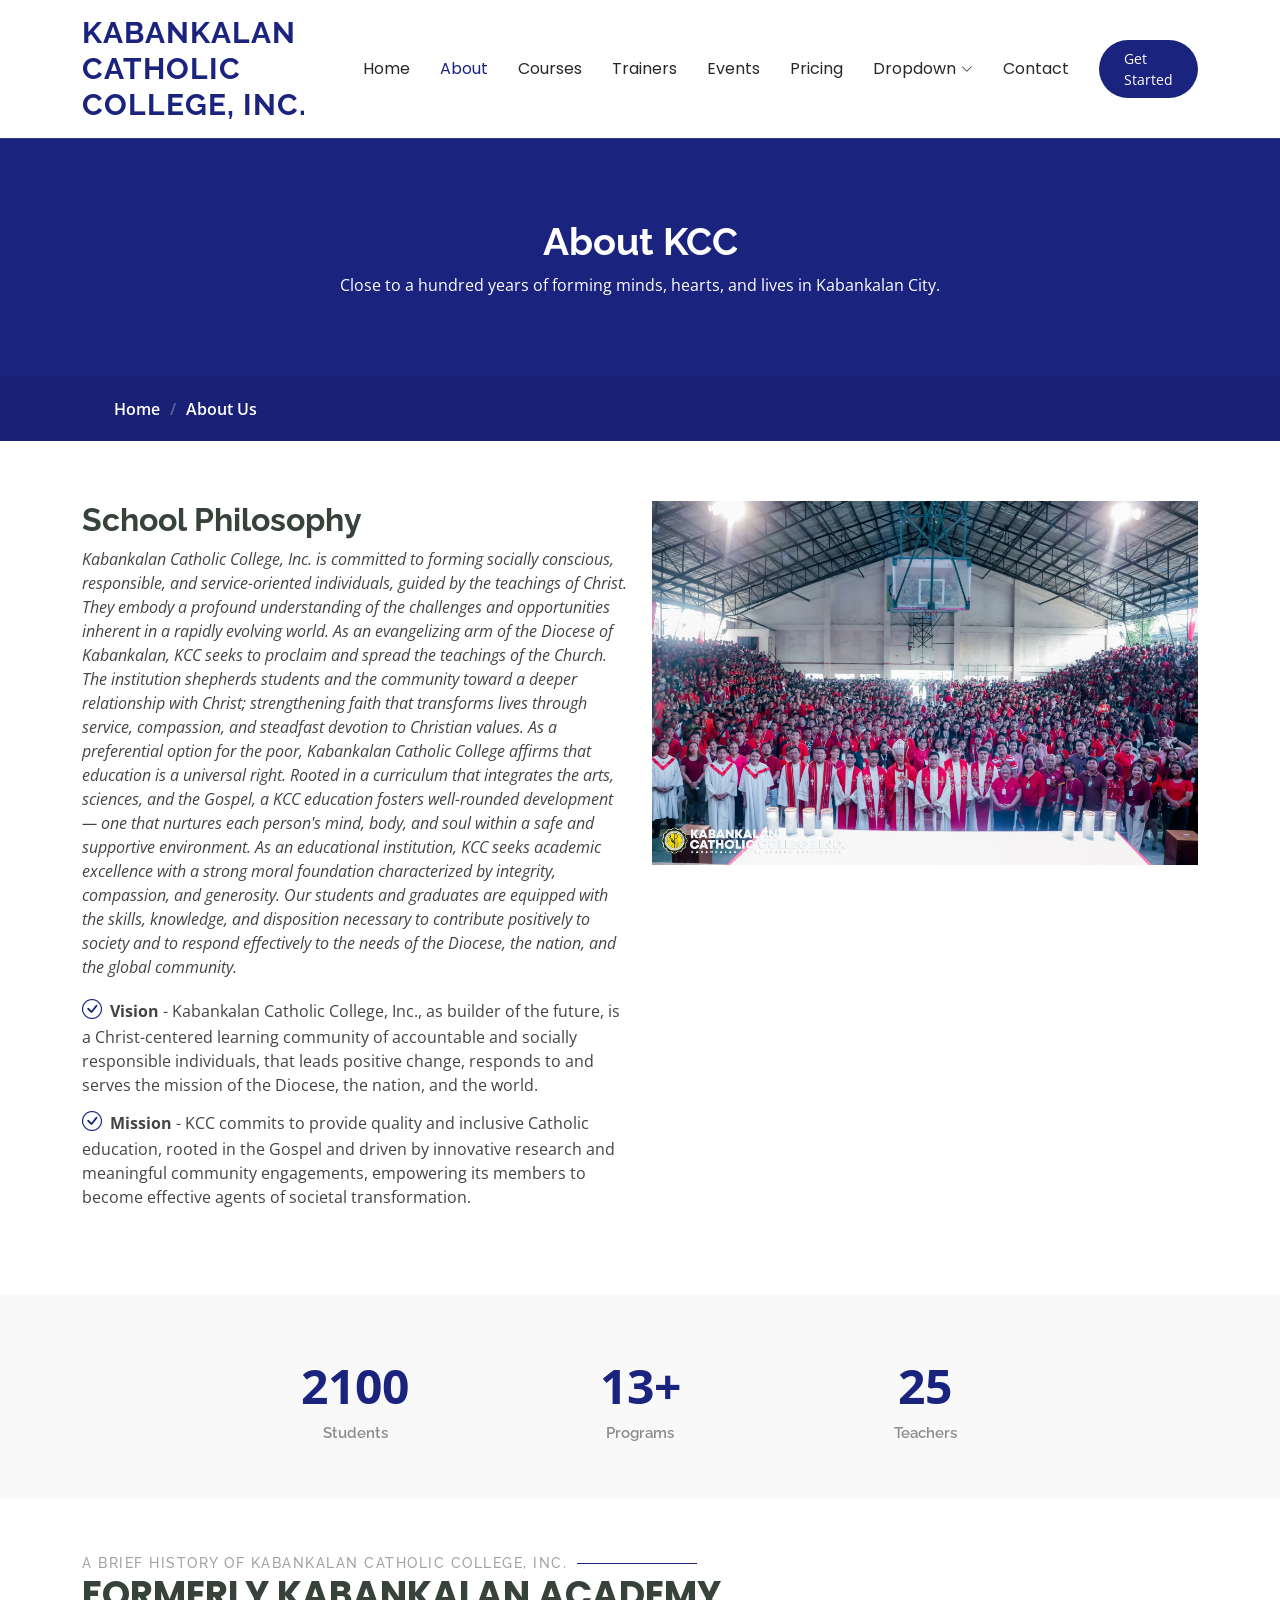
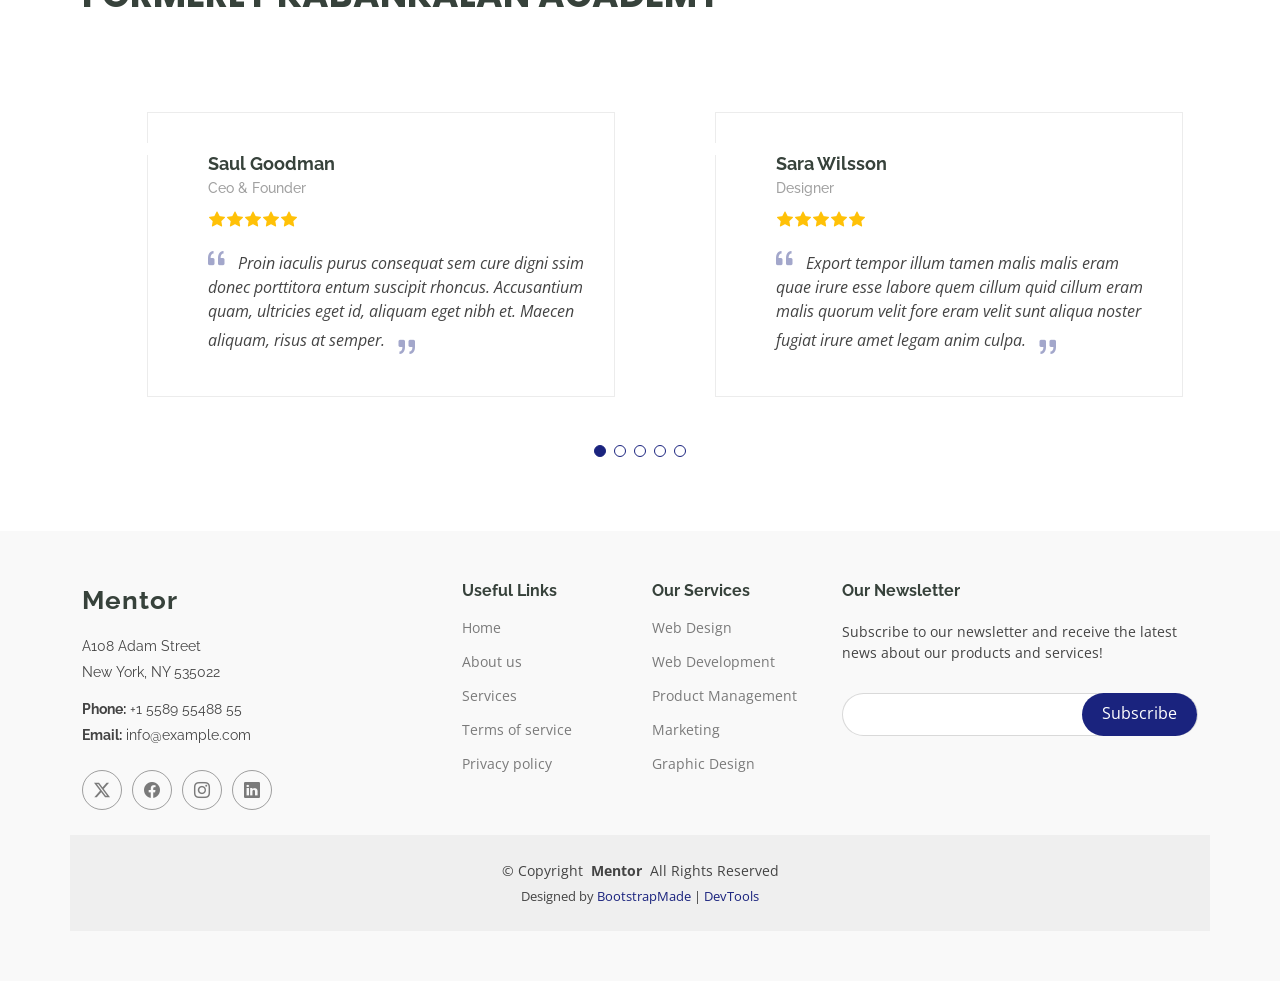
==== commit 5b60072b: "edit about us, add image and context" ====
--- a/about.html
+++ b/about.html
@@ -1,407 +1,560 @@
-<!DOCTYPE html>
+<!doctype html>
 <html lang="en">
-
-<head>
-  <meta charset="utf-8">
-  <meta content="width=device-width, initial-scale=1.0" name="viewport">
-  <title>About - Kabankalan Catholic College, Inc.</title>
-  <meta name="description" content="">
-  <meta name="keywords" content="">
-
-  <!-- Favicons -->
-  <link href="assets/img/KClogo.webp" rel="icon">
-  <link href="assets/img/apple-touch-icon.png" rel="apple-touch-icon">
-
-  <!-- Fonts -->
-  <link href="https://fonts.googleapis.com" rel="preconnect">
-  <link href="https://fonts.gstatic.com" rel="preconnect" crossorigin>
-  <link href="https://fonts.googleapis.com/css2?family=Open+Sans:ital,wght@0,300;0,400;0,500;0,600;0,700;0,800;1,300;1,400;1,500;1,600;1,700;1,800&family=Poppins:ital,wght@0,100;0,200;0,300;0,400;0,500;0,600;0,700;0,800;0,900;1,100;1,200;1,300;1,400;1,500;1,600;1,700;1,800;1,900&family=Raleway:ital,wght@0,100;0,200;0,300;0,400;0,500;0,600;0,700;0,800;0,900;1,100;1,200;1,300;1,400;1,500;1,600;1,700;1,800;1,900&display=swap" rel="stylesheet">
-
-  <!-- Vendor CSS Files -->
-  <link href="assets/vendor/bootstrap/css/bootstrap.min.css" rel="stylesheet">
-  <link href="assets/vendor/bootstrap-icons/bootstrap-icons.css" rel="stylesheet">
-  <link href="assets/vendor/aos/aos.css" rel="stylesheet">
-  <link href="assets/vendor/glightbox/css/glightbox.min.css" rel="stylesheet">
-  <link href="assets/vendor/swiper/swiper-bundle.min.css" rel="stylesheet">
-
-  <!-- Main CSS File -->
-  <link href="assets/css/main.css" rel="stylesheet">
-
-  <!-- =======================================================
+  <head>
+    <meta charset="utf-8" />
+    <meta content="width=device-width, initial-scale=1.0" name="viewport" />
+    <title>About - Kabankalan Catholic College, Inc.</title>
+    <meta name="description" content="" />
+    <meta name="keywords" content="" />
+
+    <!-- Favicons -->
+    <link href="assets/img/KClogo.webp" rel="icon" />
+    <link href="assets/img/apple-touch-icon.png" rel="apple-touch-icon" />
+
+    <!-- Fonts -->
+    <link href="https://fonts.googleapis.com" rel="preconnect" />
+    <link href="https://fonts.gstatic.com" rel="preconnect" crossorigin />
+    <link
+      href="https://fonts.googleapis.com/css2?family=Open+Sans:ital,wght@0,300;0,400;0,500;0,600;0,700;0,800;1,300;1,400;1,500;1,600;1,700;1,800&family=Poppins:ital,wght@0,100;0,200;0,300;0,400;0,500;0,600;0,700;0,800;0,900;1,100;1,200;1,300;1,400;1,500;1,600;1,700;1,800;1,900&family=Raleway:ital,wght@0,100;0,200;0,300;0,400;0,500;0,600;0,700;0,800;0,900;1,100;1,200;1,300;1,400;1,500;1,600;1,700;1,800;1,900&display=swap"
+      rel="stylesheet"
+    />
+
+    <!-- Vendor CSS Files -->
+    <link
+      href="assets/vendor/bootstrap/css/bootstrap.min.css"
+      rel="stylesheet"
+    />
+    <link
+      href="assets/vendor/bootstrap-icons/bootstrap-icons.css"
+      rel="stylesheet"
+    />
+    <link href="assets/vendor/aos/aos.css" rel="stylesheet" />
+    <link
+      href="assets/vendor/glightbox/css/glightbox.min.css"
+      rel="stylesheet"
+    />
+    <link href="assets/vendor/swiper/swiper-bundle.min.css" rel="stylesheet" />
+
+    <!-- Main CSS File -->
+    <link href="assets/css/main.css" rel="stylesheet" />
+
+    <!-- =======================================================
   * Template Name: Mentor
   * Template URL: https://bootstrapmade.com/mentor-free-education-bootstrap-theme/
   * Updated: Jul 07 2025 with Bootstrap v5.3.7
   * Author: BootstrapMade.com
   * License: https://bootstrapmade.com/license/
   ======================================================== -->
-</head>
-
-<body class="about-page">
-
-  <header id="header" class="header d-flex align-items-center sticky-top">
-    <div class="container-fluid container-xl position-relative d-flex align-items-center">
-
-      <a href="index.html" class="logo d-flex align-items-center me-auto">
-        <!-- Uncomment the line below if you also wish to use an image logo -->
-        <!-- <img src="assets/img/logo.webp" alt=""> -->
-        <h1 class="sitename">Kabankalan Catholic College, Inc.</h1>
-      </a>
-
-      <nav id="navmenu" class="navmenu">
-        <ul>
-          <li><a href="index.html">Home<br></a></li>
-          <li><a href="about.html" class="active">About</a></li>
-          <li><a href="courses.html">Courses</a></li>
-          <li><a href="trainers.html">Trainers</a></li>
-          <li><a href="events.html">Events</a></li>
-          <li><a href="pricing.html">Pricing</a></li>
-          <li class="dropdown"><a href="#"><span>Dropdown</span> <i class="bi bi-chevron-down toggle-dropdown"></i></a>
-            <ul>
-              <li><a href="#">Dropdown 1</a></li>
-              <li class="dropdown"><a href="#"><span>Deep Dropdown</span> <i class="bi bi-chevron-down toggle-dropdown"></i></a>
-                <ul>
-                  <li><a href="#">Deep Dropdown 1</a></li>
-                  <li><a href="#">Deep Dropdown 2</a></li>
-                  <li><a href="#">Deep Dropdown 3</a></li>
-                  <li><a href="#">Deep Dropdown 4</a></li>
-                  <li><a href="#">Deep Dropdown 5</a></li>
-                </ul>
-              </li>
-              <li><a href="#">Dropdown 2</a></li>
-              <li><a href="#">Dropdown 3</a></li>
-              <li><a href="#">Dropdown 4</a></li>
-            </ul>
-          </li>
-          <li><a href="contact.html">Contact</a></li>
-        </ul>
-        <i class="mobile-nav-toggle d-xl-none bi bi-list"></i>
-      </nav>
-
-      <a class="btn-getstarted" href="courses.html">Get Started</a>
-
-    </div>
-  </header>
-
-  <main class="main">
-
-    <!-- Page Title -->
-    <div class="page-title" data-aos="fade">
-      <div class="heading">
+  </head>
+
+  <body class="about-page">
+    <header id="header" class="header d-flex align-items-center sticky-top">
+      <div
+        class="container-fluid container-xl position-relative d-flex align-items-center"
+      >
+        <a href="index.html" class="logo d-flex align-items-center me-auto">
+          <!-- Uncomment the line below if you also wish to use an image logo -->
+          <!-- <img src="assets/img/logo.webp" alt=""> -->
+          <h1 class="sitename">Kabankalan Catholic College, Inc.</h1>
+        </a>
+
+        <nav id="navmenu" class="navmenu">
+          <ul>
+            <li>
+              <a href="index.html">Home<br /></a>
+            </li>
+            <li><a href="about.html" class="active">About</a></li>
+            <li><a href="courses.html">Courses</a></li>
+            <li><a href="trainers.html">Trainers</a></li>
+            <li><a href="events.html">Events</a></li>
+            <li><a href="pricing.html">Pricing</a></li>
+            <li class="dropdown">
+              <a href="#"
+                ><span>Dropdown</span>
+                <i class="bi bi-chevron-down toggle-dropdown"></i
+              ></a>
+              <ul>
+                <li><a href="#">Dropdown 1</a></li>
+                <li class="dropdown">
+                  <a href="#"
+                    ><span>Deep Dropdown</span>
+                    <i class="bi bi-chevron-down toggle-dropdown"></i
+                  ></a>
+                  <ul>
+                    <li><a href="#">Deep Dropdown 1</a></li>
+                    <li><a href="#">Deep Dropdown 2</a></li>
+                    <li><a href="#">Deep Dropdown 3</a></li>
+                    <li><a href="#">Deep Dropdown 4</a></li>
+                    <li><a href="#">Deep Dropdown 5</a></li>
+                  </ul>
+                </li>
+                <li><a href="#">Dropdown 2</a></li>
+                <li><a href="#">Dropdown 3</a></li>
+                <li><a href="#">Dropdown 4</a></li>
+              </ul>
+            </li>
+            <li><a href="contact.html">Contact</a></li>
+          </ul>
+          <i class="mobile-nav-toggle d-xl-none bi bi-list"></i>
+        </nav>
+
+        <a class="btn-getstarted" href="courses.html">Get Started</a>
+      </div>
+    </header>
+
+    <main class="main">
+      <!-- Page Title -->
+      <div class="page-title" data-aos="fade">
+        <div class="heading">
+          <div class="container">
+            <div class="row d-flex justify-content-center text-center">
+              <div class="col-lg-8">
+                <h1>About KCC<br /></h1>
+                <p class="mb-0">
+                  Close to a hundred years of forming minds, hearts, and lives
+                  in Kabankalan City.
+                </p>
+              </div>
+            </div>
+          </div>
+        </div>
+        <nav class="breadcrumbs">
+          <div class="container">
+            <ol>
+              <li><a href="index.html">Home</a></li>
+              <li class="current">About Us<br /></li>
+            </ol>
+          </div>
+        </nav>
+      </div>
+      <!-- End Page Title -->
+
+      <!-- About Us Section -->
+      <section id="about-us" class="section about-us">
         <div class="container">
-          <div class="row d-flex justify-content-center text-center">
-            <div class="col-lg-8">
-              <h1>About Us<br></h1>
-              <p class="mb-0">Odio et unde deleniti. Deserunt numquam exercitationem. Officiis quo odio sint voluptas consequatur ut a odio voluptatem. Sit dolorum debitis veritatis natus dolores. Quasi ratione sint. Sit quaerat ipsum dolorem.</p>
-            </div>
-          </div>
-        </div>
-      </div>
-      <nav class="breadcrumbs">
-        <div class="container">
-          <ol>
-            <li><a href="index.html">Home</a></li>
-            <li class="current">About Us<br></li>
-          </ol>
-        </div>
-      </nav>
-    </div><!-- End Page Title -->
-
-    <!-- About Us Section -->
-    <section id="about-us" class="section about-us">
-
-      <div class="container">
-
-        <div class="row gy-4">
-
-          <div class="col-lg-6 order-1 order-lg-2" data-aos="fade-up" data-aos-delay="100">
-            <img src="assets/img/about/about-1.webp" class="img-fluid" alt="">
-          </div>
-
-          <div class="col-lg-6 order-2 order-lg-1 content" data-aos="fade-up" data-aos-delay="200">
-            <h3>Voluptatem dignissimos provident quasi corporis</h3>
-            <p class="fst-italic">
-              Lorem ipsum dolor sit amet, consectetur adipiscing elit, sed do eiusmod tempor incididunt ut labore et dolore
-              magna aliqua.
-            </p>
-            <ul>
-              <li><i class="bi bi-check-circle"></i> <span>Ullamco laboris nisi ut aliquip ex ea commodo consequat.</span></li>
-              <li><i class="bi bi-check-circle"></i> <span>Duis aute irure dolor in reprehenderit in voluptate velit.</span></li>
-              <li><i class="bi bi-check-circle"></i> <span>Ullamco laboris nisi ut aliquip ex ea commodo consequat. Duis aute irure dolor in reprehenderit in voluptate trideta storacalaperda mastiro dolore eu fugiat nulla pariatur.</span></li>
-            </ul>
-          </div>
-
-        </div>
-
-      </div>
-
-    </section><!-- /About Us Section -->
-
-    <!-- Counts Section -->
-    <section id="counts" class="section counts light-background">
-
-      <div class="container" data-aos="fade-up" data-aos-delay="100">
-
-        <div class="row gy-4">
-
-          <div class="col-lg-3 col-md-6">
-            <div class="stats-item text-center w-100 h-100">
-              <span data-purecounter-start="0" data-purecounter-end="1232" data-purecounter-duration="1" class="purecounter"></span>
-              <p>Students</p>
-            </div>
-          </div><!-- End Stats Item -->
-
-          <div class="col-lg-3 col-md-6">
-            <div class="stats-item text-center w-100 h-100">
-              <span data-purecounter-start="0" data-purecounter-end="64" data-purecounter-duration="1" class="purecounter"></span>
-              <p>Courses</p>
-            </div>
-          </div><!-- End Stats Item -->
-
-          <div class="col-lg-3 col-md-6">
-            <div class="stats-item text-center w-100 h-100">
-              <span data-purecounter-start="0" data-purecounter-end="42" data-purecounter-duration="1" class="purecounter"></span>
-              <p>Events</p>
-            </div>
-          </div><!-- End Stats Item -->
-
-          <div class="col-lg-3 col-md-6">
-            <div class="stats-item text-center w-100 h-100">
-              <span data-purecounter-start="0" data-purecounter-end="24" data-purecounter-duration="1" class="purecounter"></span>
-              <p>Trainers</p>
-            </div>
-          </div><!-- End Stats Item -->
-
-        </div>
-
-      </div>
-
-    </section><!-- /Counts Section -->
-
-    <!-- Testimonials Section -->
-    <section id="testimonials" class="testimonials section">
-
-      <!-- Section Title -->
-      <div class="container section-title" data-aos="fade-up">
-        <h2>Testimonials</h2>
-        <p>What are they saying</p>
-      </div><!-- End Section Title -->
-
-      <div class="container" data-aos="fade-up" data-aos-delay="100">
-
-        <div class="swiper init-swiper">
-          <script type="application/json" class="swiper-config">
-            {
-              "loop": true,
-              "speed": 600,
-              "autoplay": {
-                "delay": 5000
-              },
-              "slidesPerView": "auto",
-              "pagination": {
-                "el": ".swiper-pagination",
-                "type": "bullets",
-                "clickable": true
-              },
-              "breakpoints": {
-                "320": {
-                  "slidesPerView": 1,
-                  "spaceBetween": 40
+          <div class="row gy-4">
+            <div
+              class="col-lg-6 order-1 order-lg-2"
+              data-aos="fade-up"
+              data-aos-delay="100"
+            >
+              <img
+                src="assets/img/about/mass.webp"
+                class="img-fluid"
+                alt=""
+              />
+            </div>
+
+            <div
+              class="col-lg-6 order-2 order-lg-1 content"
+              data-aos="fade-up"
+              data-aos-delay="200"
+            >
+              <h3>School Philosophy</h3>
+              <p class="fst-italic">
+                Kabankalan Catholic College, Inc. is committed to forming
+                socially conscious, responsible, and service-oriented
+                individuals, guided by the teachings of Christ. They embody a
+                profound understanding of the challenges and opportunities
+                inherent in a rapidly evolving world. As an evangelizing arm of
+                the Diocese of Kabankalan, KCC seeks to proclaim and spread the
+                teachings of the Church. The institution shepherds students and
+                the community toward a deeper relationship with Christ;
+                strengthening faith that transforms lives through service,
+                compassion, and steadfast devotion to Christian values. As a
+                preferential option for the poor, Kabankalan Catholic College
+                affirms that education is a universal right. Rooted in a
+                curriculum that integrates the arts, sciences, and the Gospel, a
+                KCC education fosters well-rounded development — one that
+                nurtures each person's mind, body, and soul within a safe and
+                supportive environment. As an educational institution, KCC seeks
+                academic excellence with a strong moral foundation characterized
+                by integrity, compassion, and generosity. Our students and
+                graduates are equipped with the skills, knowledge, and
+                disposition necessary to contribute positively to society and to
+                respond effectively to the needs of the Diocese, the nation, and
+                the global community.
+              </p>
+              <ul>
+                <li>
+                  <i class="bi bi-check-circle"></i>
+                  <span
+                    ><strong>Vision</strong> - Kabankalan Catholic College, Inc., as builder of
+                    the future, is a Christ-centered learning community of
+                    accountable and socially responsible individuals, that leads
+                    positive change, responds to and serves the mission of the
+                    Diocese, the nation, and the world.</span
+                  >
+                </li>
+                <li>
+                  <i class="bi bi-check-circle"></i>
+                  <span
+                    ><strong>Mission</strong> - KCC commits to provide quality and inclusive
+                    Catholic education, rooted in the Gospel and driven by
+                    innovative research and meaningful community engagements,
+                    empowering its members to become effective agents of
+                    societal transformation.</span
+                  >
+                </li>
+              </ul>
+            </div>
+          </div>
+        </div>
+      </section>
+      <!-- /About Us Section -->
+
+      <!-- Counts Section -->
+      <section id="counts" class="section counts light-background">
+        <div class="container" data-aos="fade-up" data-aos-delay="100">
+          <div class="row gy-4 justify-content-center">
+            <div class="col-lg-3 col-md-6">
+              <div class="stats-item text-center w-100 h-100">
+                <span
+                  data-purecounter-start="0"
+                  data-purecounter-end="5001"
+                  data-purecounter-duration="1"
+                  class="purecounter"
+                ></span>
+                <p>Students</p>
+              </div>
+            </div>
+            <!-- End Stats Item -->
+
+            <div class="col-lg-3 col-md-6">
+              <div class="stats-item text-center w-100 h-100">
+                <span
+                  data-purecounter-start="0"
+                  data-purecounter-end="32"
+                  data-purecounter-duration="1"
+                  class="purecounter plus-sign"
+                ></span>
+                <p>Programs</p>
+              </div>
+            </div>
+            <!-- End Stats Item -->
+            <div class="col-lg-3 col-md-6">
+              <div class="stats-item text-center w-100 h-100">
+                <span
+                  data-purecounter-start="0"
+                  data-purecounter-end="60"
+                  data-purecounter-duration="1"
+                  class="purecounter"
+                ></span>
+                <p>Teachers</p>
+              </div>
+            </div>
+            <!-- End Stats Item -->
+          </div>
+        </div>
+      </section>
+      <!-- /Counts Section -->
+
+      <!-- Testimonials Section -->
+      <section id="testimonials" class="testimonials section">
+        <!-- Section Title -->
+        <div class="container section-title" data-aos="fade-up">
+          <h2>A Brief History of Kabankalan Catholic College, Inc.</h2>
+          <p>Formerly Kabankalan Academy</p>
+        </div>
+        <!-- End Section Title -->
+
+        <div class="container" data-aos="fade-up" data-aos-delay="100">
+          <div class="swiper init-swiper">
+            <script type="application/json" class="swiper-config">
+              {
+                "loop": true,
+                "speed": 600,
+                "autoplay": {
+                  "delay": 5000
                 },
-                "1200": {
-                  "slidesPerView": 2,
-                  "spaceBetween": 20
+                "slidesPerView": "auto",
+                "pagination": {
+                  "el": ".swiper-pagination",
+                  "type": "bullets",
+                  "clickable": true
+                },
+                "breakpoints": {
+                  "320": {
+                    "slidesPerView": 1,
+                    "spaceBetween": 40
+                  },
+                  "1200": {
+                    "slidesPerView": 2,
+                    "spaceBetween": 20
+                  }
                 }
               }
-            }
-          </script>
-          <div class="swiper-wrapper">
-
-            <div class="swiper-slide">
-              <div class="testimonial-wrap">
-                <div class="testimonial-item">
-                  <img src="assets/img/person/person-m-9.webp" class="testimonial-img" alt="">
-                  <h3>Saul Goodman</h3>
-                  <h4>Ceo &amp; Founder</h4>
-                  <div class="stars">
-                    <i class="bi bi-star-fill"></i><i class="bi bi-star-fill"></i><i class="bi bi-star-fill"></i><i class="bi bi-star-fill"></i><i class="bi bi-star-fill"></i>
+            </script>
+            <div class="swiper-wrapper">
+              <div class="swiper-slide">
+                <div class="testimonial-wrap">
+                  <div class="testimonial-item">
+                    <img
+                      src="assets/img/person/person-m-9.webp"
+                      class="testimonial-img"
+                      alt=""
+                    />
+                    <h3>Saul Goodman</h3>
+                    <h4>Ceo &amp; Founder</h4>
+                    <div class="stars">
+                      <i class="bi bi-star-fill"></i
+                      ><i class="bi bi-star-fill"></i
+                      ><i class="bi bi-star-fill"></i
+                      ><i class="bi bi-star-fill"></i
+                      ><i class="bi bi-star-fill"></i>
+                    </div>
+                    <p>
+                      <i class="bi bi-quote quote-icon-left"></i>
+                      <span
+                        >Proin iaculis purus consequat sem cure digni ssim donec
+                        porttitora entum suscipit rhoncus. Accusantium quam,
+                        ultricies eget id, aliquam eget nibh et. Maecen aliquam,
+                        risus at semper.</span
+                      >
+                      <i class="bi bi-quote quote-icon-right"></i>
+                    </p>
                   </div>
-                  <p>
-                    <i class="bi bi-quote quote-icon-left"></i>
-                    <span>Proin iaculis purus consequat sem cure digni ssim donec porttitora entum suscipit rhoncus. Accusantium quam, ultricies eget id, aliquam eget nibh et. Maecen aliquam, risus at semper.</span>
-                    <i class="bi bi-quote quote-icon-right"></i>
-                  </p>
                 </div>
               </div>
-            </div><!-- End testimonial item -->
-
-            <div class="swiper-slide">
-              <div class="testimonial-wrap">
-                <div class="testimonial-item">
-                  <img src="assets/img/person/person-f-5.webp" class="testimonial-img" alt="">
-                  <h3>Sara Wilsson</h3>
-                  <h4>Designer</h4>
-                  <div class="stars">
-                    <i class="bi bi-star-fill"></i><i class="bi bi-star-fill"></i><i class="bi bi-star-fill"></i><i class="bi bi-star-fill"></i><i class="bi bi-star-fill"></i>
+              <!-- End testimonial item -->
+
+              <div class="swiper-slide">
+                <div class="testimonial-wrap">
+                  <div class="testimonial-item">
+                    <img
+                      src="assets/img/person/person-f-5.webp"
+                      class="testimonial-img"
+                      alt=""
+                    />
+                    <h3>Sara Wilsson</h3>
+                    <h4>Designer</h4>
+                    <div class="stars">
+                      <i class="bi bi-star-fill"></i
+                      ><i class="bi bi-star-fill"></i
+                      ><i class="bi bi-star-fill"></i
+                      ><i class="bi bi-star-fill"></i
+                      ><i class="bi bi-star-fill"></i>
+                    </div>
+                    <p>
+                      <i class="bi bi-quote quote-icon-left"></i>
+                      <span
+                        >Export tempor illum tamen malis malis eram quae irure
+                        esse labore quem cillum quid cillum eram malis quorum
+                        velit fore eram velit sunt aliqua noster fugiat irure
+                        amet legam anim culpa.</span
+                      >
+                      <i class="bi bi-quote quote-icon-right"></i>
+                    </p>
                   </div>
-                  <p>
-                    <i class="bi bi-quote quote-icon-left"></i>
-                    <span>Export tempor illum tamen malis malis eram quae irure esse labore quem cillum quid cillum eram malis quorum velit fore eram velit sunt aliqua noster fugiat irure amet legam anim culpa.</span>
-                    <i class="bi bi-quote quote-icon-right"></i>
-                  </p>
                 </div>
               </div>
-            </div><!-- End testimonial item -->
-
-            <div class="swiper-slide">
-              <div class="testimonial-wrap">
-                <div class="testimonial-item">
-                  <img src="assets/img/person/person-f-12.webp" class="testimonial-img" alt="">
-                  <h3>Jena Karlis</h3>
-                  <h4>Store Owner</h4>
-                  <div class="stars">
-                    <i class="bi bi-star-fill"></i><i class="bi bi-star-fill"></i><i class="bi bi-star-fill"></i><i class="bi bi-star-fill"></i><i class="bi bi-star-fill"></i>
+              <!-- End testimonial item -->
+
+              <div class="swiper-slide">
+                <div class="testimonial-wrap">
+                  <div class="testimonial-item">
+                    <img
+                      src="assets/img/person/person-f-12.webp"
+                      class="testimonial-img"
+                      alt=""
+                    />
+                    <h3>Jena Karlis</h3>
+                    <h4>Store Owner</h4>
+                    <div class="stars">
+                      <i class="bi bi-star-fill"></i
+                      ><i class="bi bi-star-fill"></i
+                      ><i class="bi bi-star-fill"></i
+                      ><i class="bi bi-star-fill"></i
+                      ><i class="bi bi-star-fill"></i>
+                    </div>
+                    <p>
+                      <i class="bi bi-quote quote-icon-left"></i>
+                      <span
+                        >Enim nisi quem export duis labore cillum quae magna
+                        enim sint quorum nulla quem veniam duis minim tempor
+                        labore quem eram duis noster aute amet eram fore quis
+                        sint minim.</span
+                      >
+                      <i class="bi bi-quote quote-icon-right"></i>
+                    </p>
                   </div>
-                  <p>
-                    <i class="bi bi-quote quote-icon-left"></i>
-                    <span>Enim nisi quem export duis labore cillum quae magna enim sint quorum nulla quem veniam duis minim tempor labore quem eram duis noster aute amet eram fore quis sint minim.</span>
-                    <i class="bi bi-quote quote-icon-right"></i>
-                  </p>
                 </div>
               </div>
-            </div><!-- End testimonial item -->
-
-            <div class="swiper-slide">
-              <div class="testimonial-wrap">
-                <div class="testimonial-item">
-                  <img src="assets/img/person/person-m-12.webp" class="testimonial-img" alt="">
-                  <h3>Matt Brandon</h3>
-                  <h4>Freelancer</h4>
-                  <div class="stars">
-                    <i class="bi bi-star-fill"></i><i class="bi bi-star-fill"></i><i class="bi bi-star-fill"></i><i class="bi bi-star-fill"></i><i class="bi bi-star-fill"></i>
+              <!-- End testimonial item -->
+
+              <div class="swiper-slide">
+                <div class="testimonial-wrap">
+                  <div class="testimonial-item">
+                    <img
+                      src="assets/img/person/person-m-12.webp"
+                      class="testimonial-img"
+                      alt=""
+                    />
+                    <h3>Matt Brandon</h3>
+                    <h4>Freelancer</h4>
+                    <div class="stars">
+                      <i class="bi bi-star-fill"></i
+                      ><i class="bi bi-star-fill"></i
+                      ><i class="bi bi-star-fill"></i
+                      ><i class="bi bi-star-fill"></i
+                      ><i class="bi bi-star-fill"></i>
+                    </div>
+                    <p>
+                      <i class="bi bi-quote quote-icon-left"></i>
+                      <span
+                        >Fugiat enim eram quae cillum dolore dolor amet nulla
+                        culpa multos export minim fugiat minim velit minim dolor
+                        enim duis veniam ipsum anim magna sunt elit fore quem
+                        dolore labore illum veniam.</span
+                      >
+                      <i class="bi bi-quote quote-icon-right"></i>
+                    </p>
                   </div>
-                  <p>
-                    <i class="bi bi-quote quote-icon-left"></i>
-                    <span>Fugiat enim eram quae cillum dolore dolor amet nulla culpa multos export minim fugiat minim velit minim dolor enim duis veniam ipsum anim magna sunt elit fore quem dolore labore illum veniam.</span>
-                    <i class="bi bi-quote quote-icon-right"></i>
-                  </p>
                 </div>
               </div>
-            </div><!-- End testimonial item -->
-
-            <div class="swiper-slide">
-              <div class="testimonial-wrap">
-                <div class="testimonial-item">
-                  <img src="assets/img/person/person-m-13.webp" class="testimonial-img" alt="">
-                  <h3>John Larson</h3>
-                  <h4>Entrepreneur</h4>
-                  <div class="stars">
-                    <i class="bi bi-star-fill"></i><i class="bi bi-star-fill"></i><i class="bi bi-star-fill"></i><i class="bi bi-star-fill"></i><i class="bi bi-star-fill"></i>
+              <!-- End testimonial item -->
+
+              <div class="swiper-slide">
+                <div class="testimonial-wrap">
+                  <div class="testimonial-item">
+                    <img
+                      src="assets/img/person/person-m-13.webp"
+                      class="testimonial-img"
+                      alt=""
+                    />
+                    <h3>John Larson</h3>
+                    <h4>Entrepreneur</h4>
+                    <div class="stars">
+                      <i class="bi bi-star-fill"></i
+                      ><i class="bi bi-star-fill"></i
+                      ><i class="bi bi-star-fill"></i
+                      ><i class="bi bi-star-fill"></i
+                      ><i class="bi bi-star-fill"></i>
+                    </div>
+                    <p>
+                      <i class="bi bi-quote quote-icon-left"></i>
+                      <span
+                        >Quis quorum aliqua sint quem legam fore sunt eram irure
+                        aliqua veniam tempor noster veniam enim culpa labore
+                        duis sunt culpa nulla illum cillum fugiat legam esse
+                        veniam culpa fore nisi cillum quid.</span
+                      >
+                      <i class="bi bi-quote quote-icon-right"></i>
+                    </p>
                   </div>
-                  <p>
-                    <i class="bi bi-quote quote-icon-left"></i>
-                    <span>Quis quorum aliqua sint quem legam fore sunt eram irure aliqua veniam tempor noster veniam enim culpa labore duis sunt culpa nulla illum cillum fugiat legam esse veniam culpa fore nisi cillum quid.</span>
-                    <i class="bi bi-quote quote-icon-right"></i>
-                  </p>
                 </div>
               </div>
-            </div><!-- End testimonial item -->
-
-          </div>
-          <div class="swiper-pagination"></div>
-        </div>
-
+              <!-- End testimonial item -->
+            </div>
+            <div class="swiper-pagination"></div>
+          </div>
+        </div>
+      </section>
+      <!-- /Testimonials Section -->
+    </main>
+
+    <footer id="footer" class="footer position-relative light-background">
+      <div class="container footer-top">
+        <div class="row gy-4">
+          <div class="col-lg-4 col-md-6 footer-about">
+            <a href="index.html" class="logo d-flex align-items-center">
+              <span class="sitename">Mentor</span>
+            </a>
+            <div class="footer-contact pt-3">
+              <p>A108 Adam Street</p>
+              <p>New York, NY 535022</p>
+              <p class="mt-3">
+                <strong>Phone:</strong> <span>+1 5589 55488 55</span>
+              </p>
+              <p><strong>Email:</strong> <span>info@example.com</span></p>
+            </div>
+            <div class="social-links d-flex mt-4">
+              <a href=""><i class="bi bi-twitter-x"></i></a>
+              <a href=""><i class="bi bi-facebook"></i></a>
+              <a href=""><i class="bi bi-instagram"></i></a>
+              <a href=""><i class="bi bi-linkedin"></i></a>
+            </div>
+          </div>
+
+          <div class="col-lg-2 col-md-3 footer-links">
+            <h4>Useful Links</h4>
+            <ul>
+              <li><a href="#">Home</a></li>
+              <li><a href="#">About us</a></li>
+              <li><a href="#">Services</a></li>
+              <li><a href="#">Terms of service</a></li>
+              <li><a href="#">Privacy policy</a></li>
+            </ul>
+          </div>
+
+          <div class="col-lg-2 col-md-3 footer-links">
+            <h4>Our Services</h4>
+            <ul>
+              <li><a href="#">Web Design</a></li>
+              <li><a href="#">Web Development</a></li>
+              <li><a href="#">Product Management</a></li>
+              <li><a href="#">Marketing</a></li>
+              <li><a href="#">Graphic Design</a></li>
+            </ul>
+          </div>
+
+          <div class="col-lg-4 col-md-12 footer-newsletter">
+            <h4>Our Newsletter</h4>
+            <p>
+              Subscribe to our newsletter and receive the latest news about our
+              products and services!
+            </p>
+            <form action="#" method="post" class="email-form">
+              <div class="newsletter-form">
+                <input type="email" name="email" /><input
+                  type="submit"
+                  value="Subscribe"
+                />
+              </div>
+              <div class="loading">Loading</div>
+              <div class="error-message"></div>
+              <div class="sent-message">
+                Your subscription request has been sent. Thank you!
+              </div>
+            </form>
+          </div>
+        </div>
       </div>
 
-    </section><!-- /Testimonials Section -->
-
-  </main>
-
-  <footer id="footer" class="footer position-relative light-background">
-
-    <div class="container footer-top">
-      <div class="row gy-4">
-        <div class="col-lg-4 col-md-6 footer-about">
-          <a href="index.html" class="logo d-flex align-items-center">
-            <span class="sitename">Mentor</span>
-          </a>
-          <div class="footer-contact pt-3">
-            <p>A108 Adam Street</p>
-            <p>New York, NY 535022</p>
-            <p class="mt-3"><strong>Phone:</strong> <span>+1 5589 55488 55</span></p>
-            <p><strong>Email:</strong> <span>info@example.com</span></p>
-          </div>
-          <div class="social-links d-flex mt-4">
-            <a href=""><i class="bi bi-twitter-x"></i></a>
-            <a href=""><i class="bi bi-facebook"></i></a>
-            <a href=""><i class="bi bi-instagram"></i></a>
-            <a href=""><i class="bi bi-linkedin"></i></a>
-          </div>
-        </div>
-
-        <div class="col-lg-2 col-md-3 footer-links">
-          <h4>Useful Links</h4>
-          <ul>
-            <li><a href="#">Home</a></li>
-            <li><a href="#">About us</a></li>
-            <li><a href="#">Services</a></li>
-            <li><a href="#">Terms of service</a></li>
-            <li><a href="#">Privacy policy</a></li>
-          </ul>
-        </div>
-
-        <div class="col-lg-2 col-md-3 footer-links">
-          <h4>Our Services</h4>
-          <ul>
-            <li><a href="#">Web Design</a></li>
-            <li><a href="#">Web Development</a></li>
-            <li><a href="#">Product Management</a></li>
-            <li><a href="#">Marketing</a></li>
-            <li><a href="#">Graphic Design</a></li>
-          </ul>
-        </div>
-
-        <div class="col-lg-4 col-md-12 footer-newsletter">
-          <h4>Our Newsletter</h4>
-          <p>Subscribe to our newsletter and receive the latest news about our products and services!</p>
-          <form action="#" method="post" class="email-form">
-            <div class="newsletter-form"><input type="email" name="email"><input type="submit" value="Subscribe"></div>
-            <div class="loading">Loading</div>
-            <div class="error-message"></div>
-            <div class="sent-message">Your subscription request has been sent. Thank you!</div>
-          </form>
-        </div>
-
+      <div class="container copyright text-center mt-4">
+        <p>
+          © <span>Copyright</span> <strong class="px-1 sitename">Mentor</strong>
+          <span>All Rights Reserved</span>
+        </p>
+        <div class="credits">
+          <!-- All the links in the footer should remain intact. -->
+          <!-- You can delete the links only if you've purchased the pro version. -->
+          <!-- Licensing information: https://bootstrapmade.com/license/ -->
+          Designed by <a href="https://bootstrapmade.com/">BootstrapMade</a> |
+          <a href="https://bootstrapmade.com/tools/">DevTools</a>
+        </div>
       </div>
-    </div>
-
-    <div class="container copyright text-center mt-4">
-      <p>© <span>Copyright</span> <strong class="px-1 sitename">Mentor</strong> <span>All Rights Reserved</span></p>
-      <div class="credits">
-        <!-- All the links in the footer should remain intact. -->
-        <!-- You can delete the links only if you've purchased the pro version. -->
-        <!-- Licensing information: https://bootstrapmade.com/license/ -->
-        Designed by <a href="https://bootstrapmade.com/">BootstrapMade</a> | <a href="https://bootstrapmade.com/tools/">DevTools</a>
-      </div>
-    </div>
-
-  </footer>
-
-  <!-- Scroll Top -->
-  <a href="#" id="scroll-top" class="scroll-top d-flex align-items-center justify-content-center"><i class="bi bi-arrow-up-short"></i></a>
-
-  <!-- Preloader -->
-  <div id="preloader"></div>
-
-  <!-- Vendor JS Files -->
-  <script src="assets/vendor/bootstrap/js/bootstrap.bundle.min.js"></script>
-  <script src="assets/vendor/aos/aos.js"></script>
-  <script src="assets/vendor/glightbox/js/glightbox.min.js"></script>
-  <script src="assets/vendor/purecounter/purecounter_vanilla.js"></script>
-  <script src="assets/vendor/swiper/swiper-bundle.min.js"></script>
-
-  <!-- Main JS File -->
-  <script src="assets/js/main.js"></script>
-
-</body>
-
-</html>+    </footer>
+
+    <!-- Scroll Top -->
+    <a
+      href="#"
+      id="scroll-top"
+      class="scroll-top d-flex align-items-center justify-content-center"
+      ><i class="bi bi-arrow-up-short"></i
+    ></a>
+
+    <!-- Preloader -->
+    <div id="preloader"></div>
+
+    <!-- Vendor JS Files -->
+    <script src="assets/vendor/bootstrap/js/bootstrap.bundle.min.js"></script>
+    <script src="assets/vendor/aos/aos.js"></script>
+    <script src="assets/vendor/glightbox/js/glightbox.min.js"></script>
+    <script src="assets/vendor/purecounter/purecounter_vanilla.js"></script>
+    <script src="assets/vendor/swiper/swiper-bundle.min.js"></script>
+
+    <!-- Main JS File -->
+    <script src="assets/js/main.js"></script>
+  </body>
+</html>
--- a/assets/css/main.css
+++ b/assets/css/main.css
@@ -22,7 +22,7 @@
   --background-color: #ffffff; /* Background color for the entire website, including individual sections */
   --default-color: #444444; /* Default color used for the majority of the text content across the entire website */
   --heading-color: #37423b; /* Color for headings, subheadings and title throughout the website */
-  --accent-color: #5fcf80; /* Accent color that represents your brand on the website. It's used for buttons, links, and other elements that need to stand out */
+  --accent-color: #1a237e; /* Accent color that represents your brand on the website. It's used for buttons, links, and other elements that need to stand out */
   --surface-color: #ffffff; /* The surface color is used as a background of boxed elements within sections, such as cards, icon boxes, or other elements that require a visual separation from the global background. */
   --contrast-color: #ffffff; /* Contrast color for text, ensuring readability against backgrounds of accent, heading, or default colors. */
 }
@@ -30,11 +30,11 @@
 /* Nav Menu Colors - The following color variables are used specifically for the navigation menu. They are separate from the global colors to allow for more customization options */
 :root {
   --nav-color: #272828;  /* The default color of the main navmenu links */
-  --nav-hover-color: #5fcf80; /* Applied to main navmenu links when they are hovered over or active */
+  --nav-hover-color: #1a237e; /* Applied to main navmenu links when they are hovered over or active */
   --nav-mobile-background-color: #ffffff; /* Used as the background color for mobile navigation menu */
   --nav-dropdown-background-color: #ffffff; /* Used as the background color for dropdown items that appear when hovering over primary navigation items */
   --nav-dropdown-color: #272828; /* Used for navigation links of the dropdown items in the navigation menu. */
-  --nav-dropdown-hover-color: #5fcf80; /* Similar to --nav-hover-color, this color is applied to dropdown navigation links when they are hovered over. */
+  --nav-dropdown-hover-color: #1a237e; /* Similar to --nav-hover-color, this color is applied to dropdown navigation links when they are hovered over. */
 }
 
 /* Color Presets - These classes override global colors when applied to any section or element, providing reuse of the sam color scheme. */
@@ -2243,4 +2243,8 @@
 --------------------------------------------------------------*/
 .starter-section {
   /* Add your styles here */
-}+}
+
+.purecounter.plus-sign::after {
+  content: "+";
+}
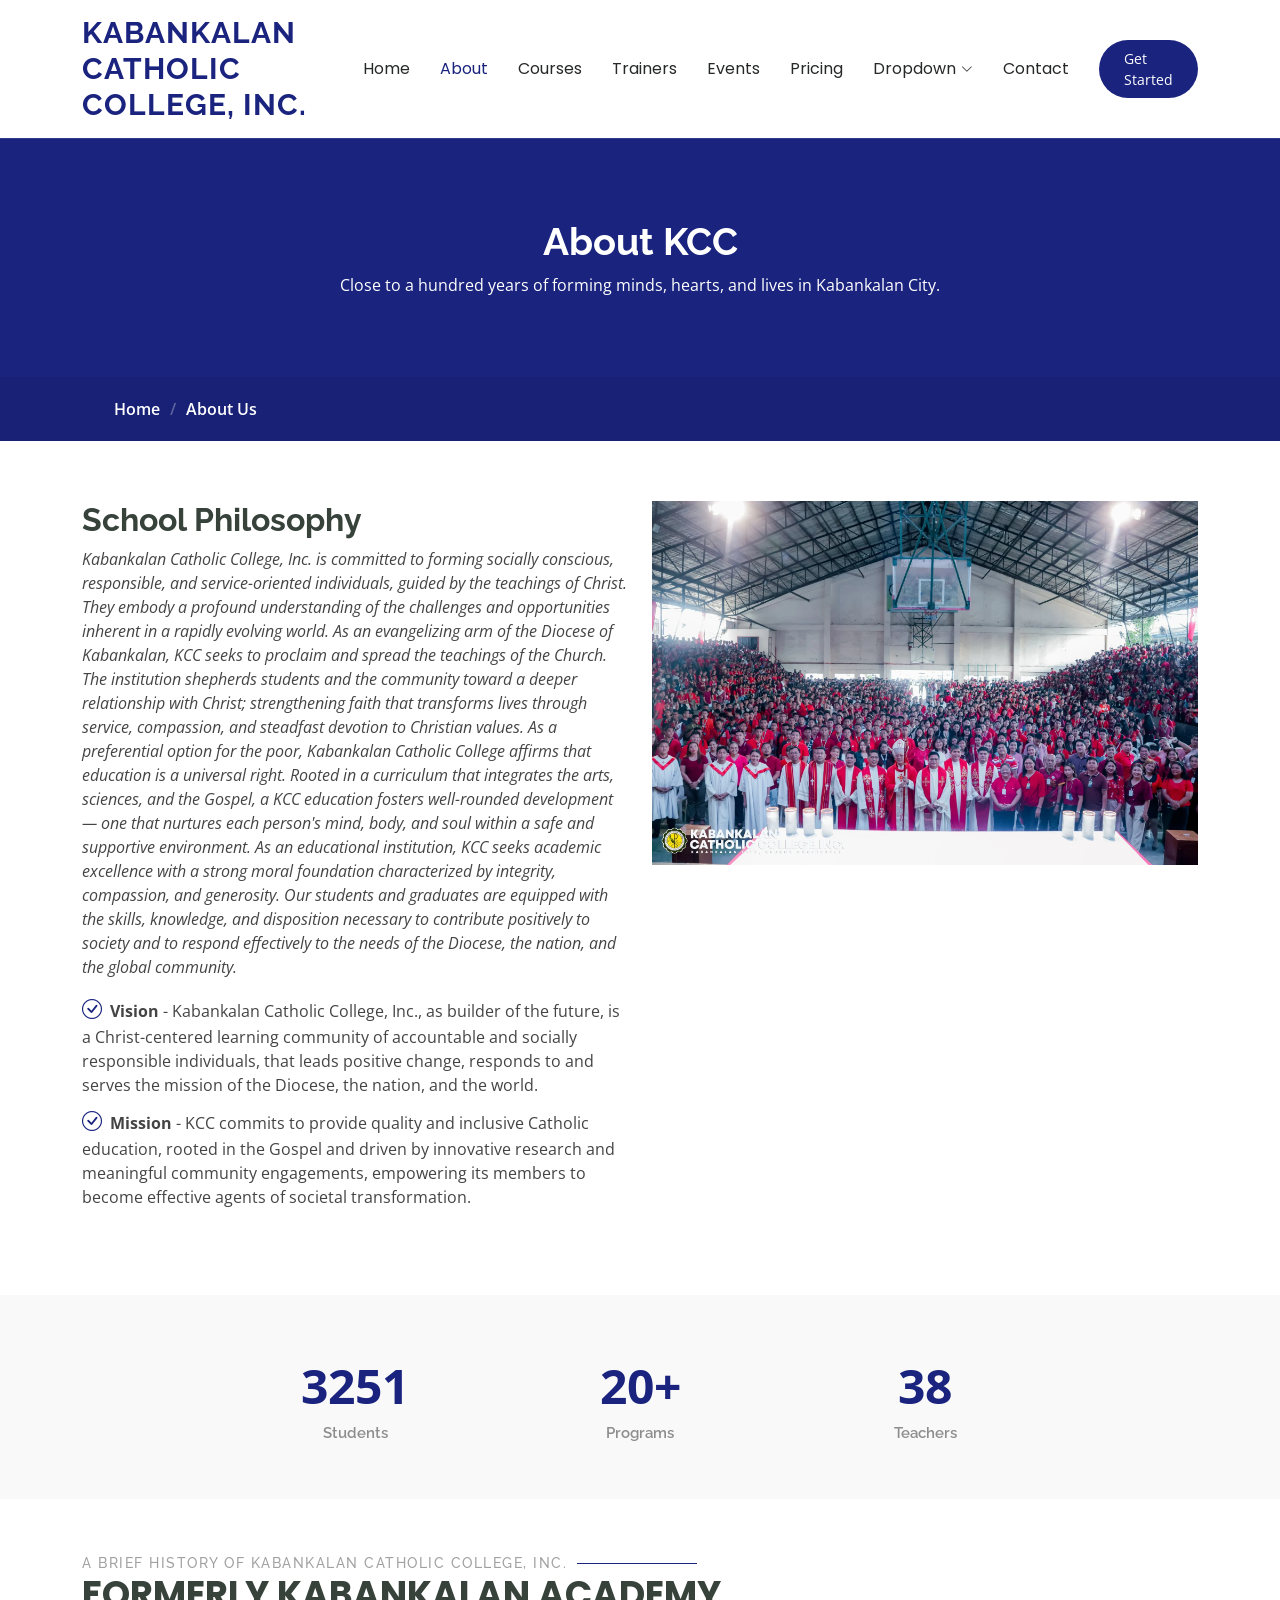
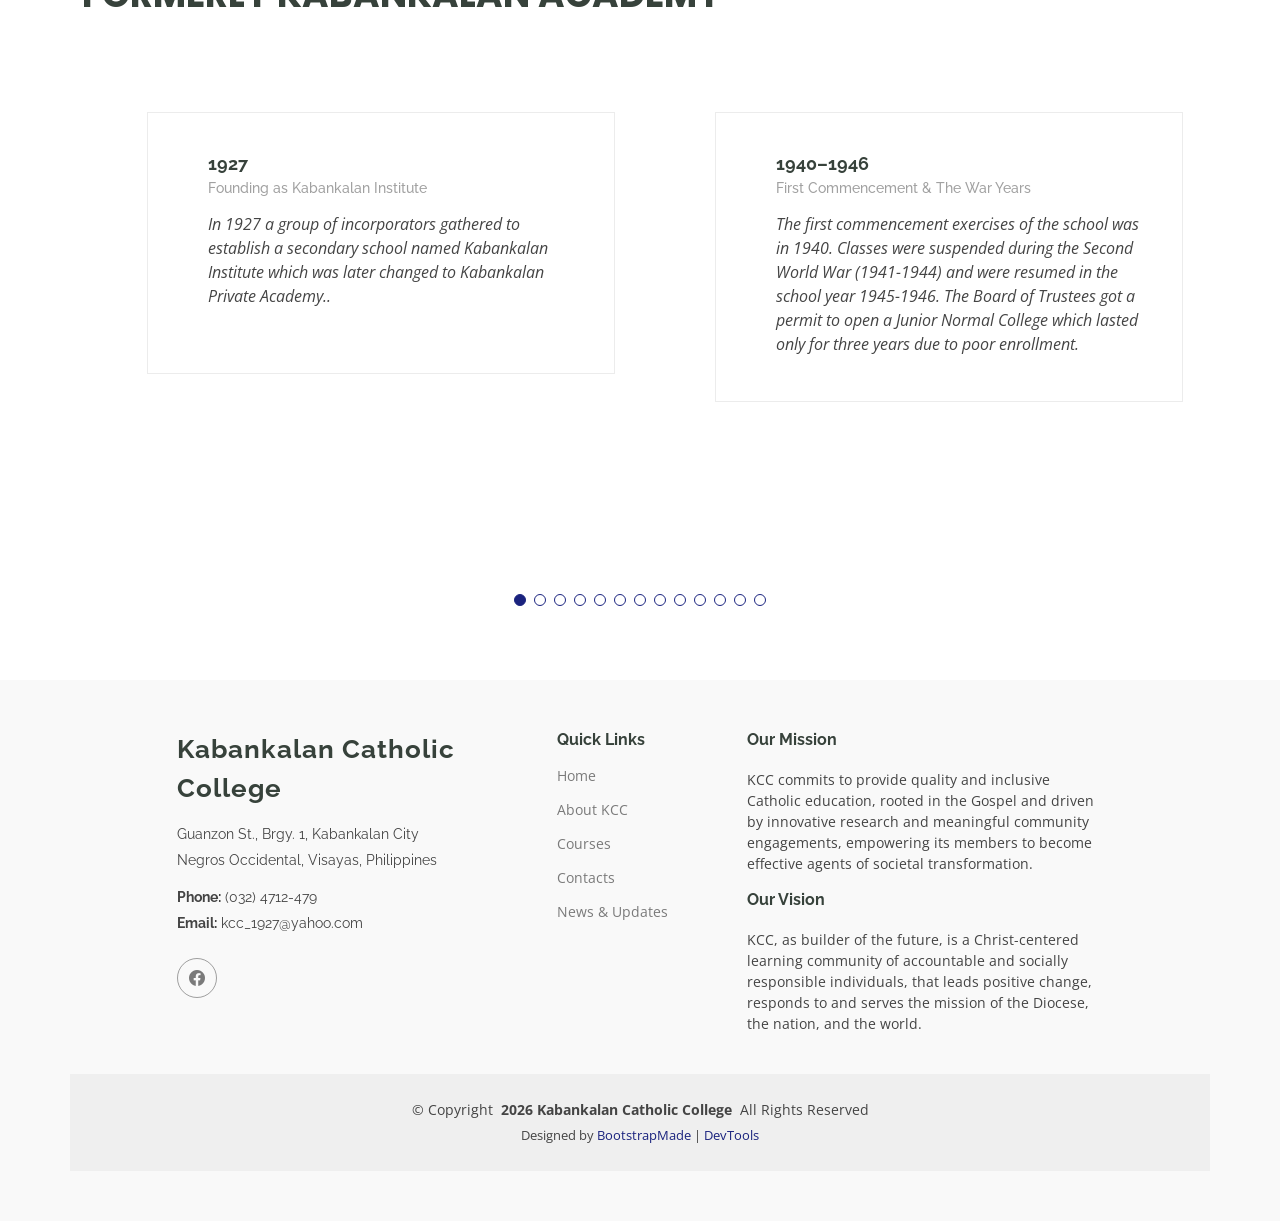
==== commit 6c5766b0: "edit about,course,index also footer" ====
--- a/about.html
+++ b/about.html
@@ -138,11 +138,7 @@
               data-aos="fade-up"
               data-aos-delay="100"
             >
-              <img
-                src="assets/img/about/mass.webp"
-                class="img-fluid"
-                alt=""
-              />
+              <img src="assets/img/about/mass.webp" class="img-fluid" alt="" />
             </div>
 
             <div
@@ -179,21 +175,22 @@
                 <li>
                   <i class="bi bi-check-circle"></i>
                   <span
-                    ><strong>Vision</strong> - Kabankalan Catholic College, Inc., as builder of
-                    the future, is a Christ-centered learning community of
-                    accountable and socially responsible individuals, that leads
-                    positive change, responds to and serves the mission of the
-                    Diocese, the nation, and the world.</span
+                    ><strong>Vision</strong> - Kabankalan Catholic College,
+                    Inc., as builder of the future, is a Christ-centered
+                    learning community of accountable and socially responsible
+                    individuals, that leads positive change, responds to and
+                    serves the mission of the Diocese, the nation, and the
+                    world.</span
                   >
                 </li>
                 <li>
                   <i class="bi bi-check-circle"></i>
                   <span
-                    ><strong>Mission</strong> - KCC commits to provide quality and inclusive
-                    Catholic education, rooted in the Gospel and driven by
-                    innovative research and meaningful community engagements,
-                    empowering its members to become effective agents of
-                    societal transformation.</span
+                    ><strong>Mission</strong> - KCC commits to provide quality
+                    and inclusive Catholic education, rooted in the Gospel and
+                    driven by innovative research and meaningful community
+                    engagements, empowering its members to become effective
+                    agents of societal transformation.</span
                   >
                 </li>
               </ul>
@@ -289,157 +286,267 @@
               <div class="swiper-slide">
                 <div class="testimonial-wrap">
                   <div class="testimonial-item">
-                    <img
-                      src="assets/img/person/person-m-9.webp"
-                      class="testimonial-img"
-                      alt=""
-                    />
-                    <h3>Saul Goodman</h3>
-                    <h4>Ceo &amp; Founder</h4>
-                    <div class="stars">
-                      <i class="bi bi-star-fill"></i
-                      ><i class="bi bi-star-fill"></i
-                      ><i class="bi bi-star-fill"></i
-                      ><i class="bi bi-star-fill"></i
-                      ><i class="bi bi-star-fill"></i>
-                    </div>
-                    <p>
-                      <i class="bi bi-quote quote-icon-left"></i>
-                      <span
-                        >Proin iaculis purus consequat sem cure digni ssim donec
-                        porttitora entum suscipit rhoncus. Accusantium quam,
-                        ultricies eget id, aliquam eget nibh et. Maecen aliquam,
-                        risus at semper.</span
-                      >
-                      <i class="bi bi-quote quote-icon-right"></i>
-                    </p>
-                  </div>
-                </div>
-              </div>
-              <!-- End testimonial item -->
-
-              <div class="swiper-slide">
-                <div class="testimonial-wrap">
-                  <div class="testimonial-item">
-                    <img
-                      src="assets/img/person/person-f-5.webp"
-                      class="testimonial-img"
-                      alt=""
-                    />
-                    <h3>Sara Wilsson</h3>
-                    <h4>Designer</h4>
-                    <div class="stars">
-                      <i class="bi bi-star-fill"></i
-                      ><i class="bi bi-star-fill"></i
-                      ><i class="bi bi-star-fill"></i
-                      ><i class="bi bi-star-fill"></i
-                      ><i class="bi bi-star-fill"></i>
-                    </div>
-                    <p>
-                      <i class="bi bi-quote quote-icon-left"></i>
-                      <span
-                        >Export tempor illum tamen malis malis eram quae irure
-                        esse labore quem cillum quid cillum eram malis quorum
-                        velit fore eram velit sunt aliqua noster fugiat irure
-                        amet legam anim culpa.</span
-                      >
-                      <i class="bi bi-quote quote-icon-right"></i>
-                    </p>
-                  </div>
-                </div>
-              </div>
-              <!-- End testimonial item -->
-
-              <div class="swiper-slide">
-                <div class="testimonial-wrap">
-                  <div class="testimonial-item">
-                    <img
-                      src="assets/img/person/person-f-12.webp"
-                      class="testimonial-img"
-                      alt=""
-                    />
-                    <h3>Jena Karlis</h3>
-                    <h4>Store Owner</h4>
-                    <div class="stars">
-                      <i class="bi bi-star-fill"></i
-                      ><i class="bi bi-star-fill"></i
-                      ><i class="bi bi-star-fill"></i
-                      ><i class="bi bi-star-fill"></i
-                      ><i class="bi bi-star-fill"></i>
-                    </div>
-                    <p>
-                      <i class="bi bi-quote quote-icon-left"></i>
-                      <span
-                        >Enim nisi quem export duis labore cillum quae magna
-                        enim sint quorum nulla quem veniam duis minim tempor
-                        labore quem eram duis noster aute amet eram fore quis
-                        sint minim.</span
-                      >
-                      <i class="bi bi-quote quote-icon-right"></i>
-                    </p>
-                  </div>
-                </div>
-              </div>
-              <!-- End testimonial item -->
-
-              <div class="swiper-slide">
-                <div class="testimonial-wrap">
-                  <div class="testimonial-item">
-                    <img
-                      src="assets/img/person/person-m-12.webp"
-                      class="testimonial-img"
-                      alt=""
-                    />
-                    <h3>Matt Brandon</h3>
-                    <h4>Freelancer</h4>
-                    <div class="stars">
-                      <i class="bi bi-star-fill"></i
-                      ><i class="bi bi-star-fill"></i
-                      ><i class="bi bi-star-fill"></i
-                      ><i class="bi bi-star-fill"></i
-                      ><i class="bi bi-star-fill"></i>
-                    </div>
-                    <p>
-                      <i class="bi bi-quote quote-icon-left"></i>
-                      <span
-                        >Fugiat enim eram quae cillum dolore dolor amet nulla
-                        culpa multos export minim fugiat minim velit minim dolor
-                        enim duis veniam ipsum anim magna sunt elit fore quem
-                        dolore labore illum veniam.</span
-                      >
-                      <i class="bi bi-quote quote-icon-right"></i>
-                    </p>
-                  </div>
-                </div>
-              </div>
-              <!-- End testimonial item -->
-
-              <div class="swiper-slide">
-                <div class="testimonial-wrap">
-                  <div class="testimonial-item">
-                    <img
-                      src="assets/img/person/person-m-13.webp"
-                      class="testimonial-img"
-                      alt=""
-                    />
-                    <h3>John Larson</h3>
-                    <h4>Entrepreneur</h4>
-                    <div class="stars">
-                      <i class="bi bi-star-fill"></i
-                      ><i class="bi bi-star-fill"></i
-                      ><i class="bi bi-star-fill"></i
-                      ><i class="bi bi-star-fill"></i
-                      ><i class="bi bi-star-fill"></i>
-                    </div>
-                    <p>
-                      <i class="bi bi-quote quote-icon-left"></i>
-                      <span
-                        >Quis quorum aliqua sint quem legam fore sunt eram irure
-                        aliqua veniam tempor noster veniam enim culpa labore
-                        duis sunt culpa nulla illum cillum fugiat legam esse
-                        veniam culpa fore nisi cillum quid.</span
-                      >
-                      <i class="bi bi-quote quote-icon-right"></i>
+                    <h3>1927</h3>
+                    <h4>Founding as Kabankalan Institute</h4>
+                    <p>
+                      <span
+                        >In 1927 a group of incorporators gathered to establish
+                        a secondary school named Kabankalan Institute which was
+                        later changed to Kabankalan Private Academy..</span
+                      >
+                    </p>
+                  </div>
+                </div>
+              </div>
+              <!-- End testimonial item -->
+
+              <div class="swiper-slide">
+                <div class="testimonial-wrap">
+                  <div class="testimonial-item">
+                    <h3>1940–1946</h3>
+                    <h4>First Commencement & The War Years</h4>
+                    <p>
+                      <span
+                        >The first commencement exercises of the school was in
+                        1940. Classes were suspended during the Second World War
+                        (1941-1944) and were resumed in the school year
+                        1945-1946. The Board of Trustees got a permit to open a
+                        Junior Normal College which lasted only for three years
+                        due to poor enrollment.</span
+                      >
+                    </p>
+                  </div>
+                </div>
+              </div>
+              <!-- End testimonial item -->
+
+              <div class="swiper-slide">
+                <div class="testimonial-wrap">
+                  <div class="testimonial-item">
+                    <h3>1953</h3>
+                    <h4>Columban Fathers Acquire the Academy</h4>
+                    <p>
+                      <span
+                        >In 1953, the Columban Fathers through Fr. Thomas J.
+                        Cronin, parish priest of Kabankalan, thought of putting
+                        up a new school but later negotiated to buy Kabankalan
+                        Academy. However, most of the stockholders donated their
+                        shares in exchange for scholarship privileges.</span
+                      >
+                    </p>
+                  </div>
+                </div>
+              </div>
+              <!-- End testimonial item -->
+
+              <div class="swiper-slide">
+                <div class="testimonial-wrap">
+                  <div class="testimonial-item">
+                    <h3>Columban Era</h3>
+                    <h4>Transfer to the Church Site & Directorship Practice</h4>
+                    <p>
+                      <span
+                        >When the Columban Fathers took over, the first decision
+                        they made was to transfer the site of the school to the
+                        space near the church. The school directorship under the
+                        Columban Fathers was not a permanent position. The
+                        change of the directorship went with the reshuffling of
+                        the parish priest. This was the standing regulation
+                        among the Columban Fathers.</span
+                      >
+                    </p>
+                  </div>
+                </div>
+              </div>
+              <!-- End testimonial item -->
+
+              <div class="swiper-slide">
+                <div class="testimonial-wrap">
+                  <div class="testimonial-item">
+                    <h3>1963–1964</h3>
+                    <h4>College & Elementary Departments Open</h4>
+
+                    <p>
+                      <span
+                        >Through the untiring efforts of Fr. Cronin, a general
+                        college and an elementary education was opened in the
+                        school year 1963-1964. Two years after, he was able to
+                        get the services of the St. Paul Sisters of Chartres, to
+                        assist in the management of the school. Their experience
+                        in school management was an asset. Through them,
+                        Kabankalan College became the center of learning in the
+                        southern part of Negros Occidental.</span
+                      >
+                    </p>
+                  </div>
+                </div>
+              </div>
+              <!-- End testimonial item -->
+
+              <div class="swiper-slide">
+                <div class="testimonial-wrap">
+                  <div class="testimonial-item">
+                    <h3>1983</h3>
+                    <h4>Diocesan Administration Begins</h4>
+
+                    <p>
+                      <span
+                        >The College department was built on a hectare of land
+                        donated by the Zayco family. In 1983 the management
+                        services of the Sisters of St. Paul terminated and the
+                        school administration shifted to the hands of the
+                        Diocesan priests headed by Msgr. Josefino I. Iledan as
+                        President and assisted by the Presentation
+                        Sisters.</span
+                      >
+                    </p>
+                  </div>
+                </div>
+              </div>
+              <!-- End testimonial item -->
+
+              <div class="swiper-slide">
+                <div class="testimonial-wrap">
+                  <div class="testimonial-item">
+                    <h3>1987</h3>
+                    <h4>The Great Fire & Reconstruction</h4>
+                    <p>
+                      <span
+                        >On March 14, 1987, while the town was celebrating its
+                        80th Foundation Day, a fire of dubious origin razed the
+                        high school building, the parish convent and the Old
+                        Catholic church to the ground. The catastrophe brought
+                        untold financial losses to the school. Massive
+                        rehabilitation and reconstruction were immediately
+                        instituted as the school faced the opening of the next
+                        school year. Meanwhile the high school department was
+                        temporarily relocated to the College campus while the
+                        permanent three-storey building on the newly acquired
+                        lot adjacent to the College was under
+                        construction.</span
+                      >
+                    </p>
+                  </div>
+                </div>
+              </div>
+              <!-- End testimonial item -->
+
+              <div class="swiper-slide">
+                <div class="testimonial-wrap">
+                  <div class="testimonial-item">
+                    <h3>Campus Expansion</h3>
+                    <h4>St. Columban Arts Center & Annex</h4>
+                    <p>
+                      <span
+                        >An additional phase to the physical structure of the
+                        college is the St. Columban Arts Center which serves as
+                        the socio-cultural venue not only for the students but
+                        also for the community. Behind is the annex, a concrete
+                        building that houses the new college canteen and the
+                        textbook center on the ground floor and the College
+                        library on the upper floor.</span
+                      >
+                    </p>
+                  </div>
+                </div>
+              </div>
+              <!-- End testimonial item -->
+
+              <div class="swiper-slide">
+                <div class="testimonial-wrap">
+                  <div class="testimonial-item">
+                    <h3>1988</h3>
+                    <h4>New Diocese & Religious of the Good Shepherd</h4>
+                    <p>
+                      <span
+                        >In 1988, Kabankalan was made a new Diocese with Most
+                        Reverend Vicente M. Navarra, D.D. as its First Bishop.
+                        That year, the College obtained the services of the
+                        Religious of the Good Shepherd who served for a year.
+                        For 8 years the senior academic positions were taken by
+                        the lay members of the academic community.</span
+                      >
+                    </p>
+                  </div>
+                </div>
+              </div>
+              <!-- End testimonial item -->
+
+              <div class="swiper-slide">
+                <div class="testimonial-wrap">
+                  <div class="testimonial-item">
+                    <h3>1996</h3>
+                    <h4>Carmelite Sisters Invited</h4>
+                    <p>
+                      <span
+                        >In 1996, the Carmelite Sisters of Our Lady (Carm, O.L.)
+                        were invited by Most Rev. Vicente Navarra, D.D., Bishop
+                        of Kabankalan at the same time Chairman of the Board of
+                        Trustees, to assist Msgr. Rogelio B. Cruz, the School
+                        President, in the management of the school.</span
+                      >
+                    </p>
+                  </div>
+                </div>
+              </div>
+              <!-- End testimonial item -->
+
+              <div class="swiper-slide">
+                <div class="testimonial-wrap">
+                  <div class="testimonial-item">
+                    <h3>2003–2011</h3>
+                    <h4>Bishop Buzon's Era & New Leadership</h4>
+                    <p>
+                      <span
+                        >Most Reverend Patricio A. Buzon, SDB, D.D., was
+                        installed as the second Bishop of the Diocese of
+                        Kabankalan in 2003. In 2005, he administered the School
+                        as the Chairman of the Board of Trustees and as School
+                        President. Under his management, the KCC-Technological
+                        Center situated in Barangay Talubangi, Kabankalan City
+                        was established in 2009. In 2011, Rev. Fr. Radny T.
+                        Bayog, PhD, was appointed as School President of
+                        KCC.</span
+                      >
+                    </p>
+                  </div>
+                </div>
+              </div>
+              <!-- End testimonial item -->
+
+              <div class="swiper-slide">
+                <div class="testimonial-wrap">
+                  <div class="testimonial-item">
+                    <h3>2018–2019</h3>
+                    <h4>Bishop Galbines & First Alumnus President</h4>
+                    <p>
+                      <span
+                        >In 2018, Most Rev. Louie P. Galbines, SThD, D.D. was
+                        installed as the third Bishop of the Diocese of
+                        Kabankalan. He also served as the Chairman of the
+                        school’s Board of Trustees. In 2019, Rev. Fr. Eugene D.
+                        Lucerna II, PhD, RPsy, RGC was appointed as School
+                        President. He was the first alumnus (KCC High School
+                        Batch 1996) to take over the aforementioned leadership
+                        position.</span
+                      >
+                    </p>
+                  </div>
+                </div>
+              </div>
+              <!-- End testimonial item -->
+
+              <div class="swiper-slide">
+                <div class="testimonial-wrap">
+                  <div class="testimonial-item">
+                    <h3>2025</h3>
+                    <h4>Fr. Richard L. Lachica Appointed</h4>
+                    <p>
+                      <span
+                        >On April 15, 2025, Bishop Galbines appointed Rev. Fr.
+                        Richard L. Lachica, MAEd, as the new school president
+                        starting Academic Year 2025-2026.</span
+                      >
                     </p>
                   </div>
                 </div>
@@ -455,75 +562,65 @@
 
     <footer id="footer" class="footer position-relative light-background">
       <div class="container footer-top">
-        <div class="row gy-4">
+        <div class="row gy-4 justify-content-center">
           <div class="col-lg-4 col-md-6 footer-about">
             <a href="index.html" class="logo d-flex align-items-center">
-              <span class="sitename">Mentor</span>
+              <span class="sitename">Kabankalan Catholic College</span>
             </a>
             <div class="footer-contact pt-3">
-              <p>A108 Adam Street</p>
-              <p>New York, NY 535022</p>
+              <p>Guanzon St., Brgy. 1, Kabankalan City</p>
+              <p>Negros Occidental, Visayas, Philippines</p>
               <p class="mt-3">
-                <strong>Phone:</strong> <span>+1 5589 55488 55</span>
+                <strong>Phone:</strong> <span>(032) 4712-479</span>
               </p>
-              <p><strong>Email:</strong> <span>info@example.com</span></p>
+              <p><strong>Email:</strong> <span>kcc_1927@yahoo.com</span></p>
             </div>
             <div class="social-links d-flex mt-4">
-              <a href=""><i class="bi bi-twitter-x"></i></a>
-              <a href=""><i class="bi bi-facebook"></i></a>
-              <a href=""><i class="bi bi-instagram"></i></a>
-              <a href=""><i class="bi bi-linkedin"></i></a>
+              <a href="https://www.facebook.com/KCCInc1927" target="_blank"
+                ><i class="bi bi-facebook"></i
+              ></a>
             </div>
           </div>
 
           <div class="col-lg-2 col-md-3 footer-links">
-            <h4>Useful Links</h4>
+            <h4>Quick Links</h4>
             <ul>
-              <li><a href="#">Home</a></li>
-              <li><a href="#">About us</a></li>
-              <li><a href="#">Services</a></li>
-              <li><a href="#">Terms of service</a></li>
-              <li><a href="#">Privacy policy</a></li>
+              <li><a href="index.html">Home</a></li>
+              <li><a href="#">About KCC</a></li>
+              <li><a href="#">Courses</a></li>
+              <li><a href="#">Contacts</a></li>
+              <li><a href="#">News & Updates</a></li>
             </ul>
           </div>
 
-          <div class="col-lg-2 col-md-3 footer-links">
-            <h4>Our Services</h4>
-            <ul>
-              <li><a href="#">Web Design</a></li>
-              <li><a href="#">Web Development</a></li>
-              <li><a href="#">Product Management</a></li>
-              <li><a href="#">Marketing</a></li>
-              <li><a href="#">Graphic Design</a></li>
-            </ul>
-          </div>
-
           <div class="col-lg-4 col-md-12 footer-newsletter">
-            <h4>Our Newsletter</h4>
+            <h4>Our Mission</h4>
             <p>
-              Subscribe to our newsletter and receive the latest news about our
-              products and services!
+              KCC commits to provide quality and inclusive Catholic education,
+              rooted in the Gospel and driven by innovative research and
+              meaningful community engagements, empowering its members to become
+              effective agents of societal transformation.
             </p>
-            <form action="#" method="post" class="email-form">
-              <div class="newsletter-form">
-                <input type="email" name="email" /><input
-                  type="submit"
-                  value="Subscribe"
-                />
-              </div>
-              <div class="loading">Loading</div>
-              <div class="error-message"></div>
-              <div class="sent-message">
-                Your subscription request has been sent. Thank you!
-              </div>
-            </form>
-          </div>
+
+            <h4>Our Vision</h4>
+            <p>
+              KCC, as builder of the future, is a Christ-centered learning
+              community of accountable and socially responsible individuals,
+              that leads positive change, responds to and serves the mission of
+              the Diocese, the nation, and the world.
+            </p>
+          </div>
+
+          </div>
+
+          
+          
         </div>
       </div>
 
       <div class="container copyright text-center mt-4">
         <p>
-          © <span>Copyright</span> <strong class="px-1 sitename">Mentor</strong>
+          © <span>Copyright</span> <strong class="px-1 sitename">2026 Kabankalan Catholic College</strong>
           <span>All Rights Reserved</span>
         </p>
         <div class="credits">
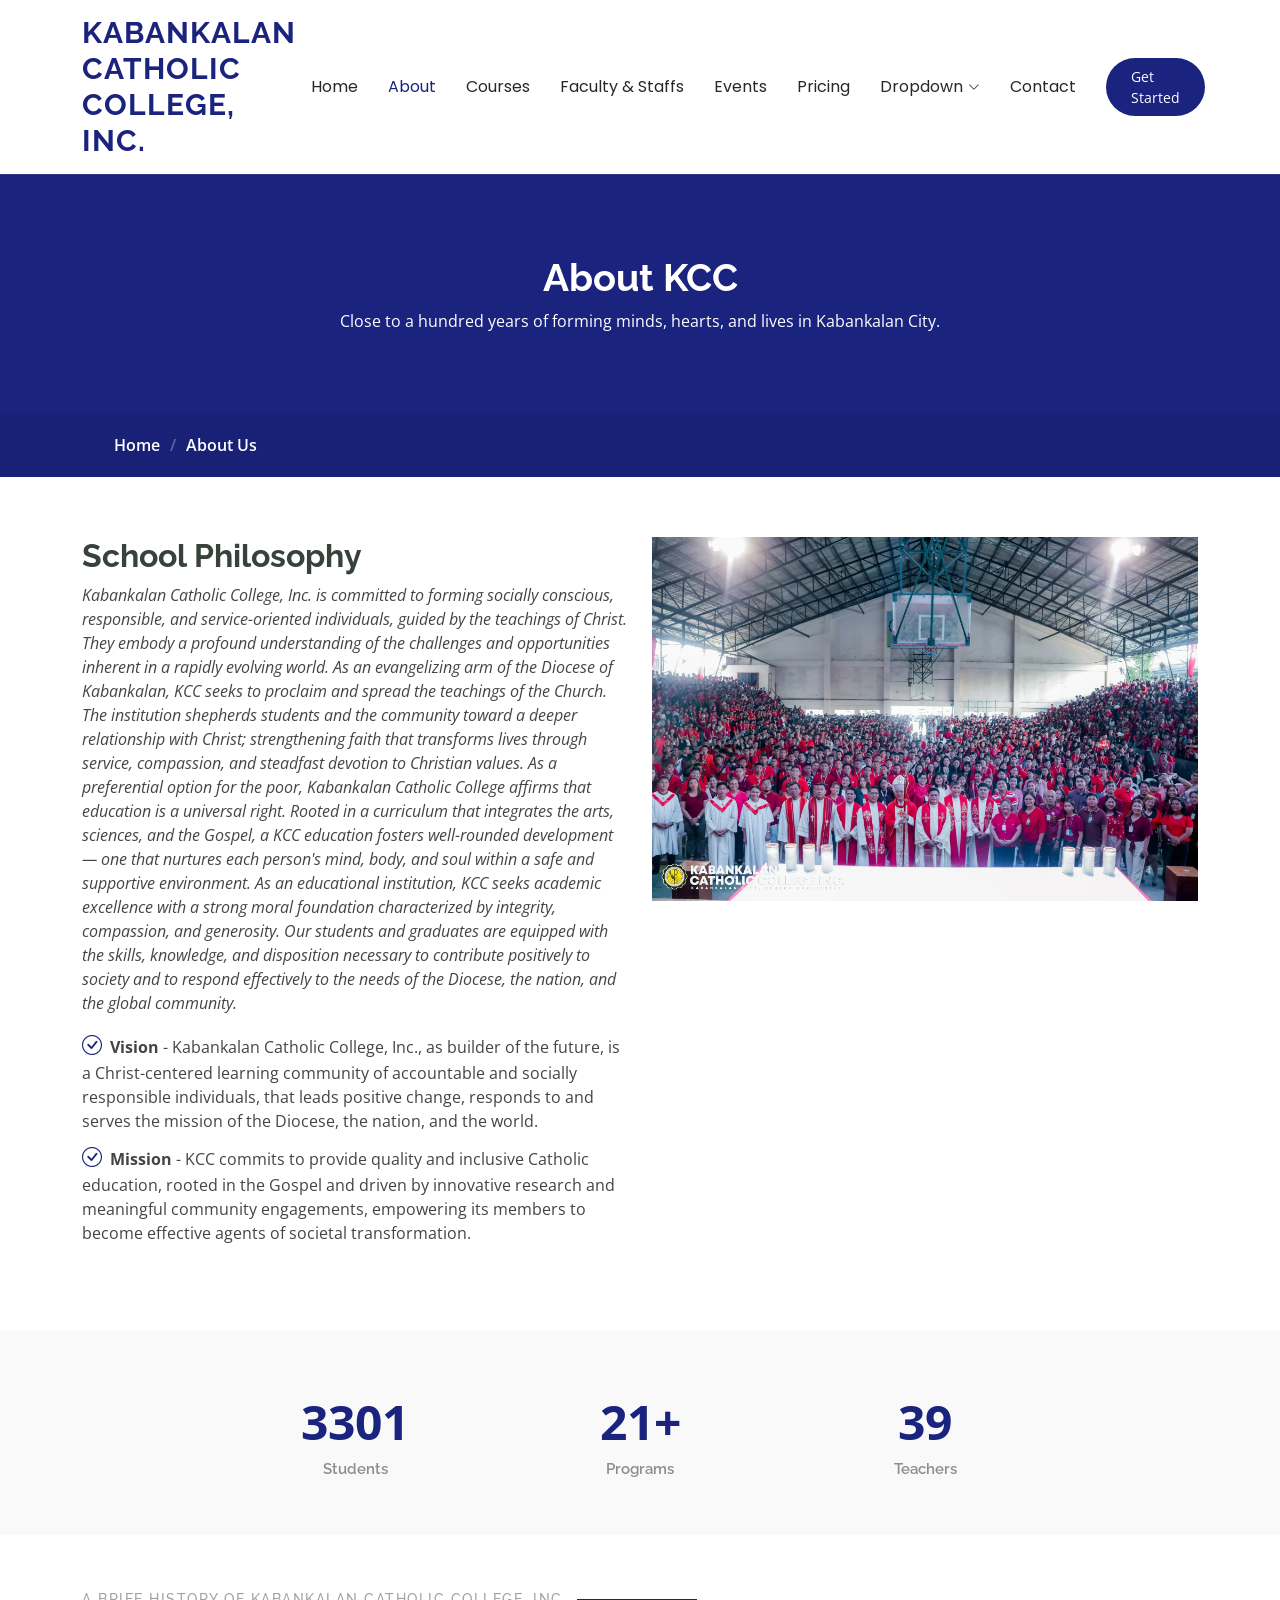
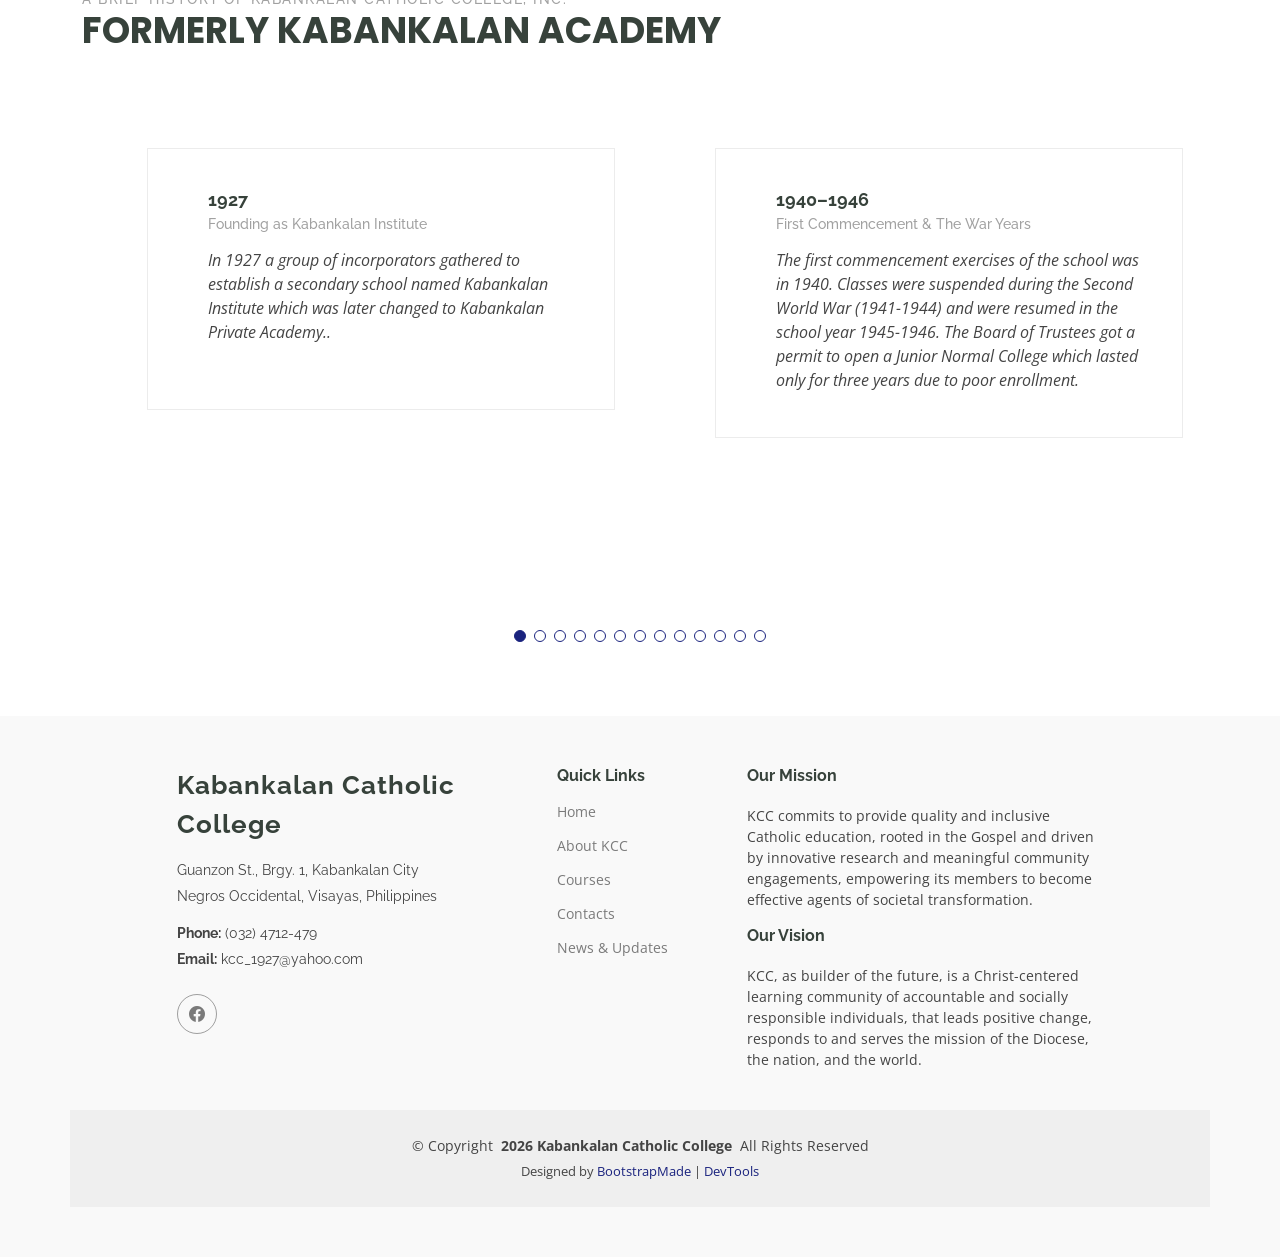
==== commit e55c35ce: "add img on events and minor changes" ====
--- a/about.html
+++ b/about.html
@@ -65,7 +65,7 @@
             </li>
             <li><a href="about.html" class="active">About</a></li>
             <li><a href="courses.html">Courses</a></li>
-            <li><a href="trainers.html">Trainers</a></li>
+            <li><a href="trainers.html">Faculty & Staffs</a></li>
             <li><a href="events.html">Events</a></li>
             <li><a href="pricing.html">Pricing</a></li>
             <li class="dropdown">
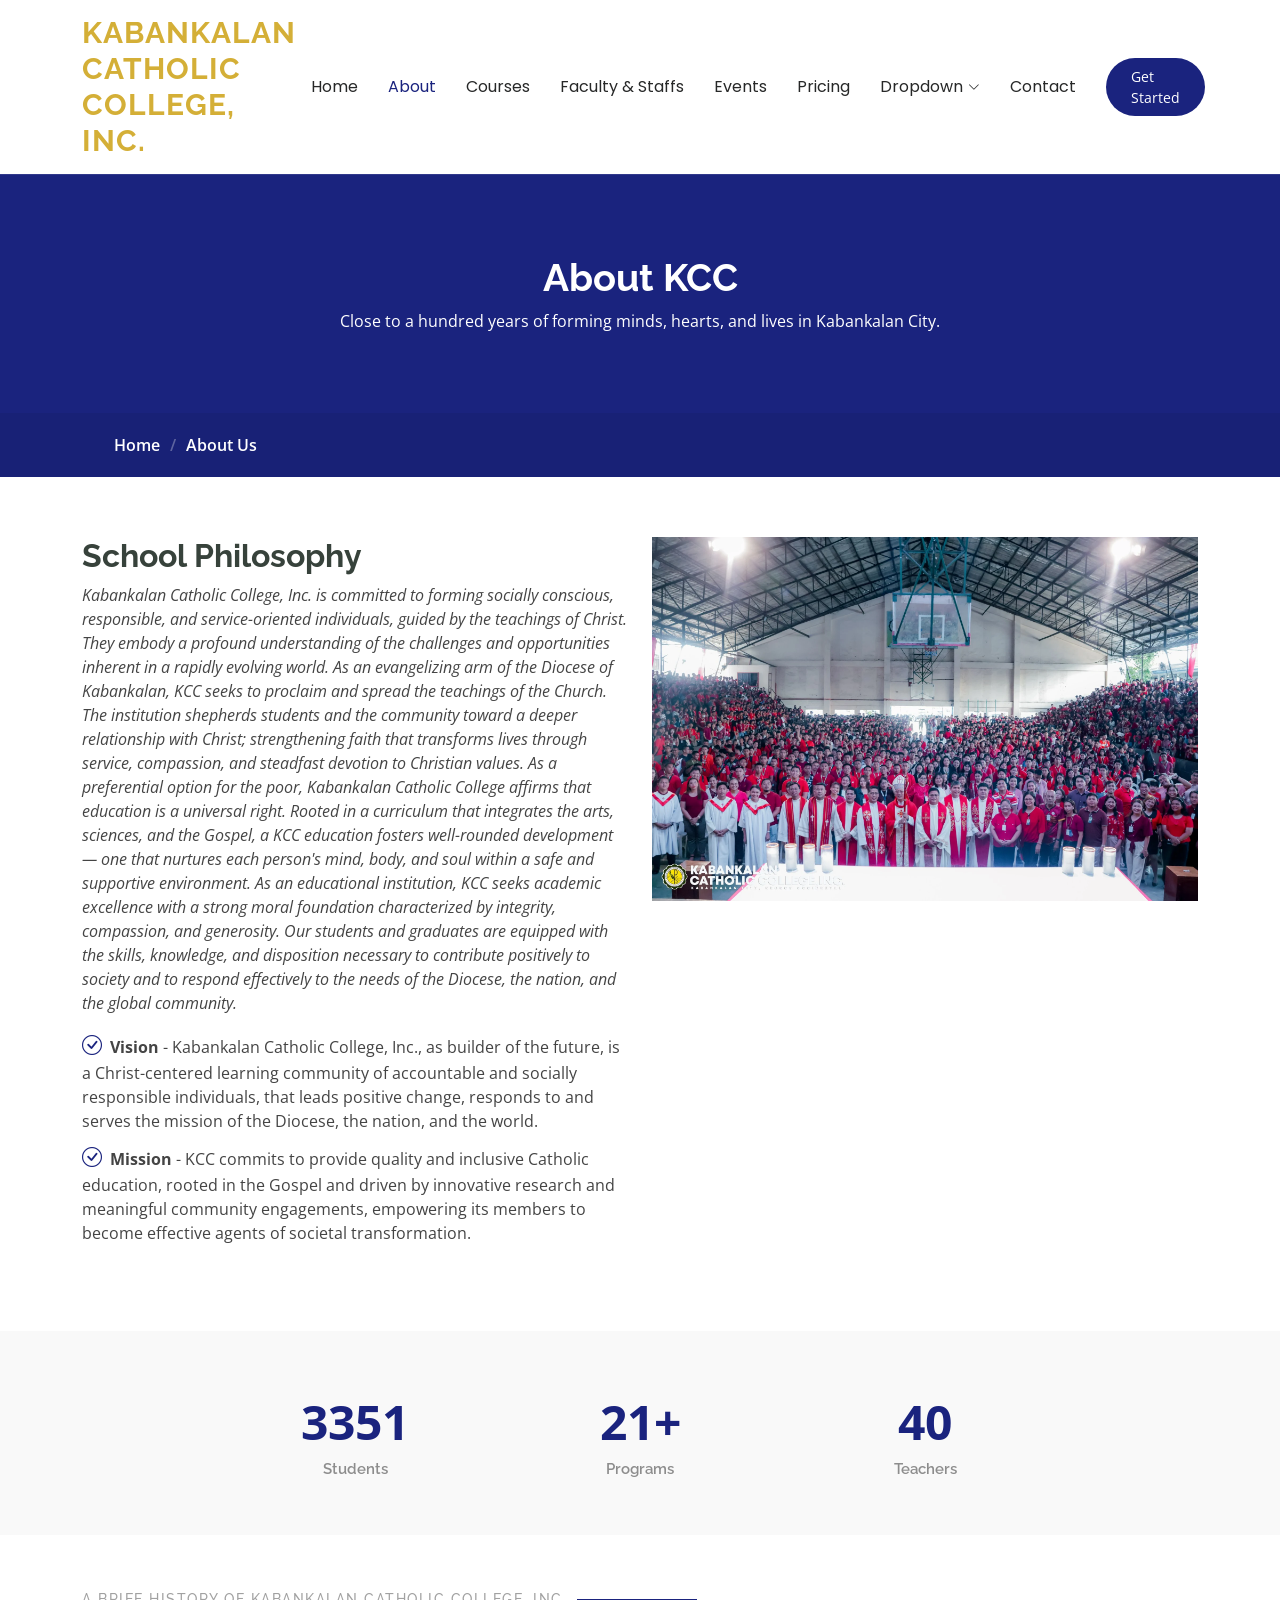
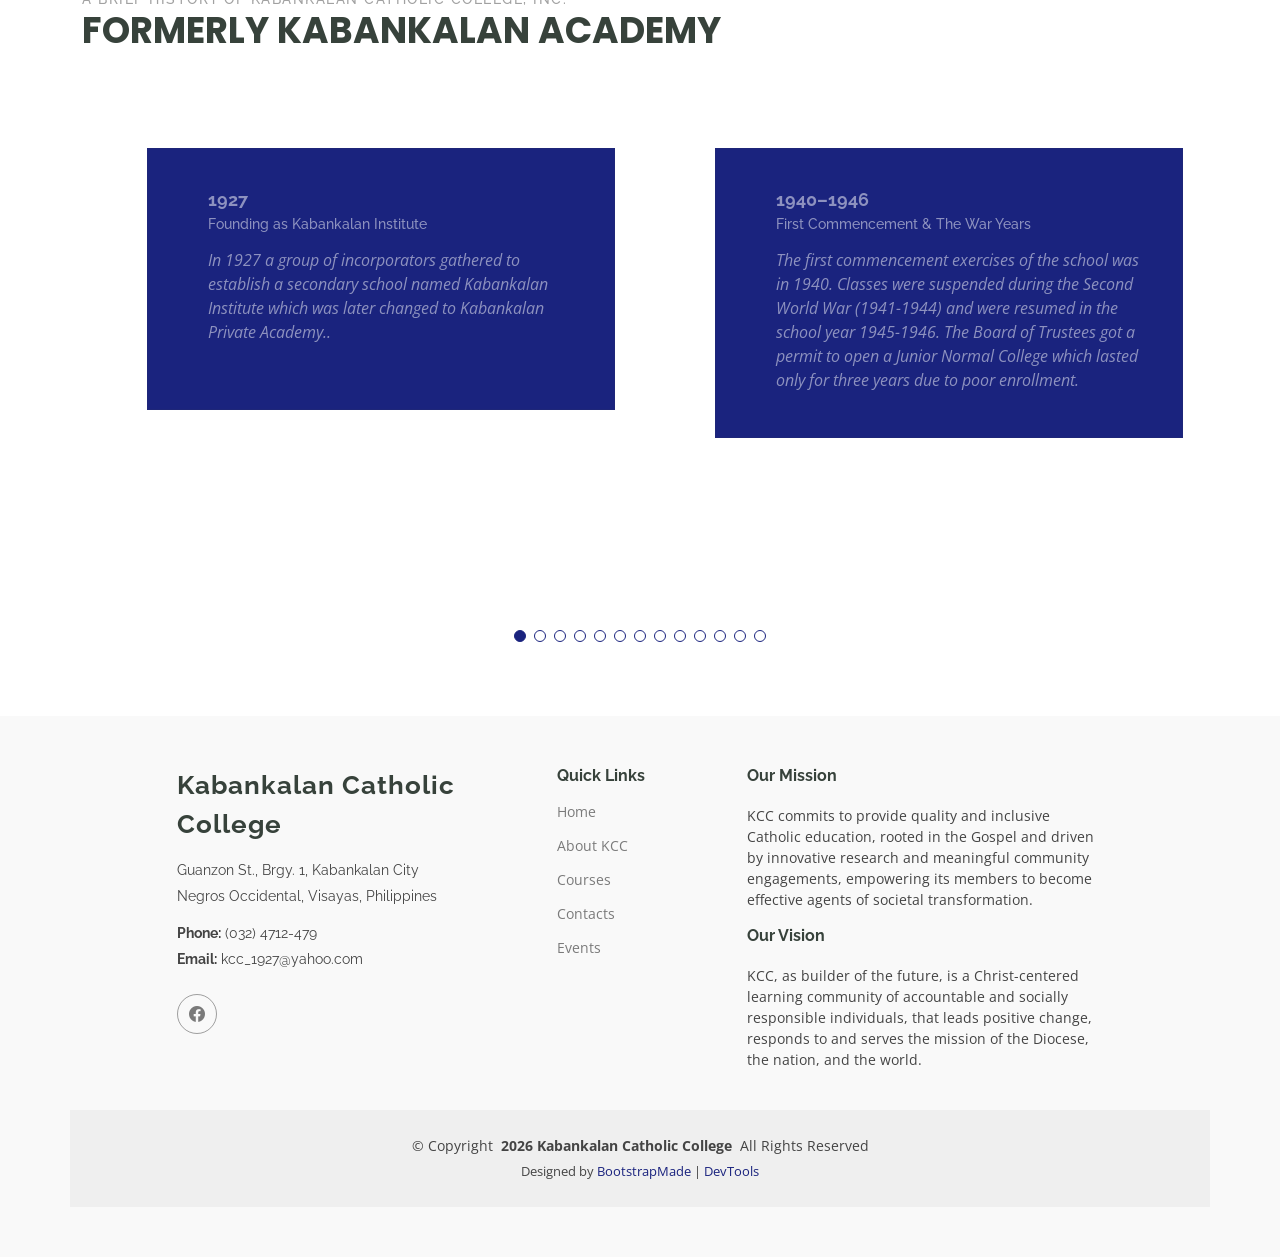
==== commit 8ef07940: "change color font and about box" ====
--- a/about.html
+++ b/about.html
@@ -586,10 +586,10 @@
             <h4>Quick Links</h4>
             <ul>
               <li><a href="index.html">Home</a></li>
-              <li><a href="#">About KCC</a></li>
-              <li><a href="#">Courses</a></li>
-              <li><a href="#">Contacts</a></li>
-              <li><a href="#">News & Updates</a></li>
+              <li><a href="about.html">About KCC</a></li>
+              <li><a href="courses.html">Courses</a></li>
+              <li><a href="contact.html">Contacts</a></li>
+              <li><a href="events.html">Events</a></li>
             </ul>
           </div>
 
--- a/assets/css/main.css
+++ b/assets/css/main.css
@@ -244,7 +244,7 @@
   margin: 0;
   letter-spacing: 1px;
   text-transform: uppercase;
-  color: var(--accent-color);
+  color: #D4AF37;
 }
 
 .header .btn-getstarted,
@@ -1327,7 +1327,7 @@
 }
 
 .testimonials .testimonial-item {
-  background-color: var(--surface-color);
+  background-color: var(--accent-color);
   border: 1px solid color-mix(in srgb, var(--default-color), transparent 90%);
   box-sizing: content-box;
   padding: 30px 30px 30px 60px;
@@ -1348,10 +1348,11 @@
   font-size: 18px;
   font-weight: bold;
   margin: 10px 0 5px 0;
+  color: color-mix(in srgb, var(--background-color), transparent 50%);
 }
 
 .testimonials .testimonial-item h4 {
-  color: color-mix(in srgb, var(--default-color), transparent 50%);
+  color: color-mix(in srgb, var(--background-color), transparent 50%);
   font-size: 14px;
   margin: 0;
 }
@@ -1389,6 +1390,7 @@
 .testimonials .testimonial-item p {
   font-style: italic;
   margin: 15px auto 15px auto;
+  color: color-mix(in srgb, var(--background-color), transparent 50%);
 }
 
 .testimonials .swiper-wrapper {
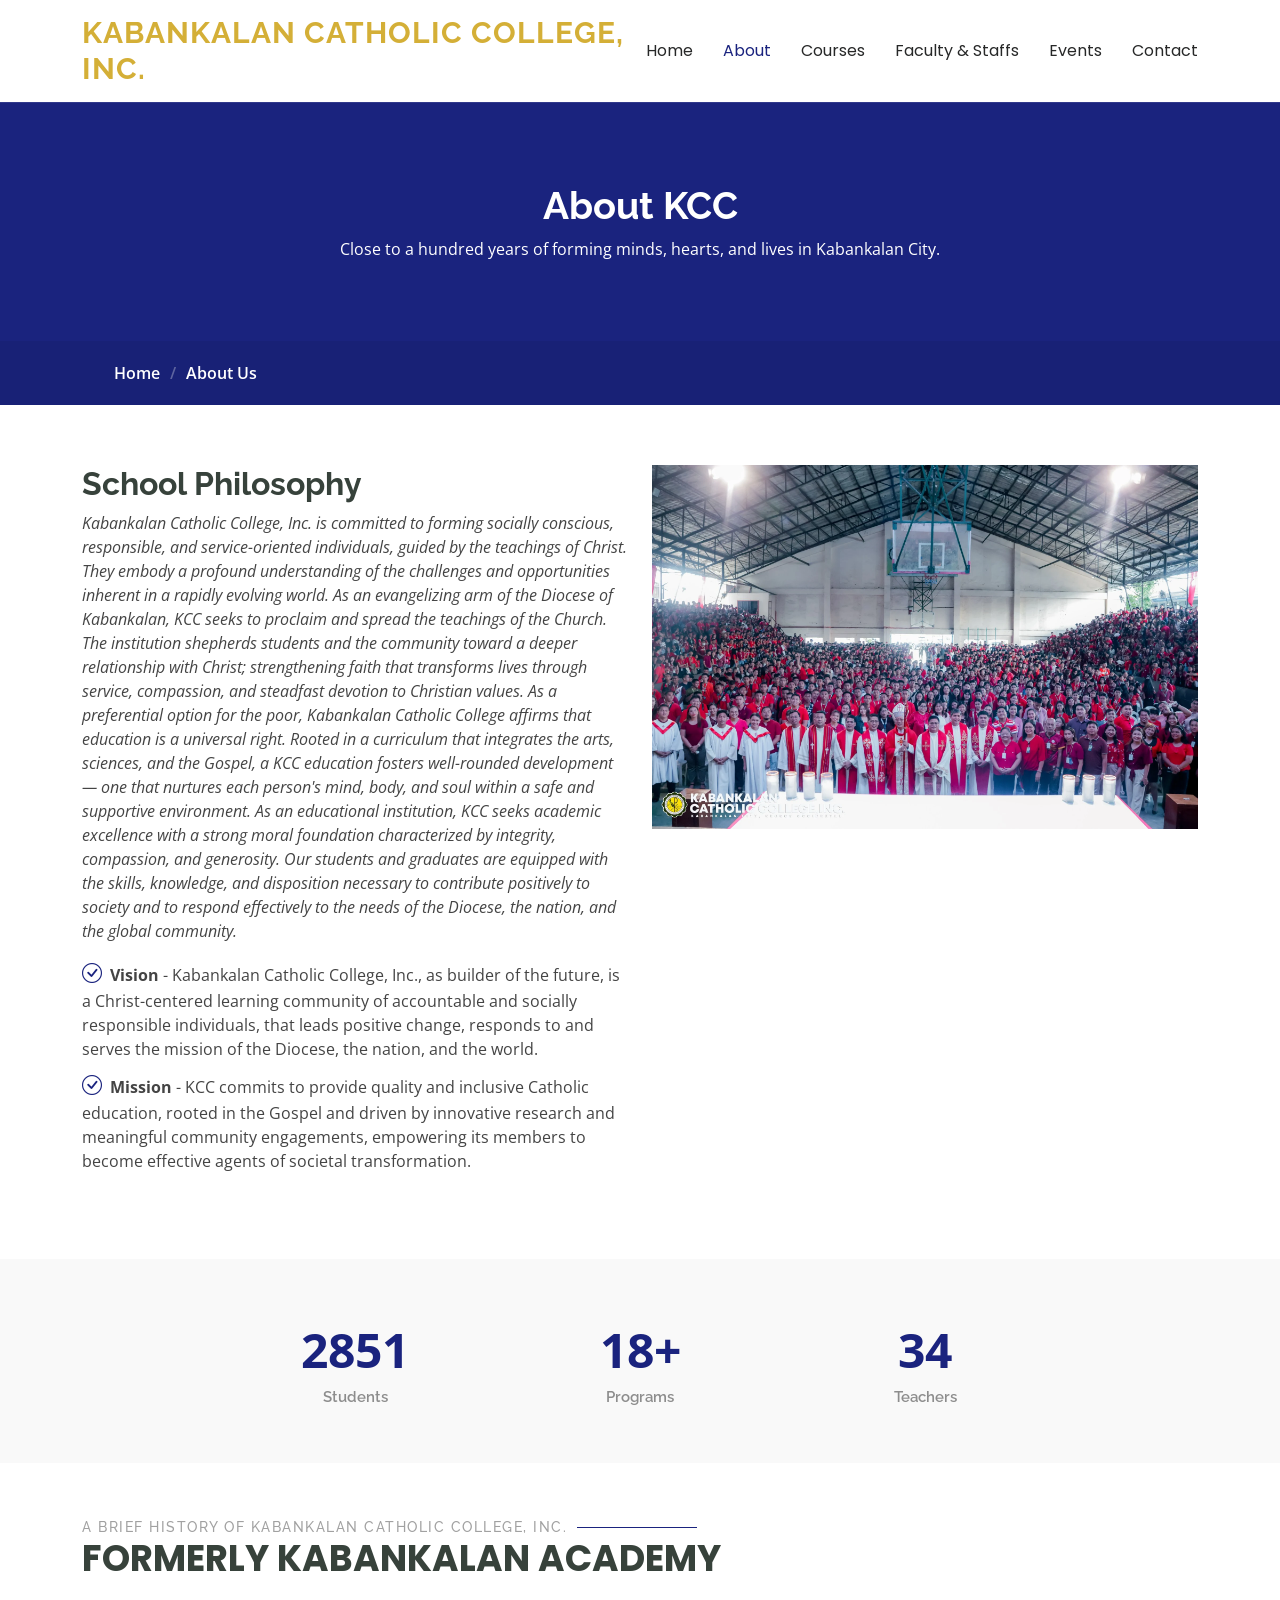
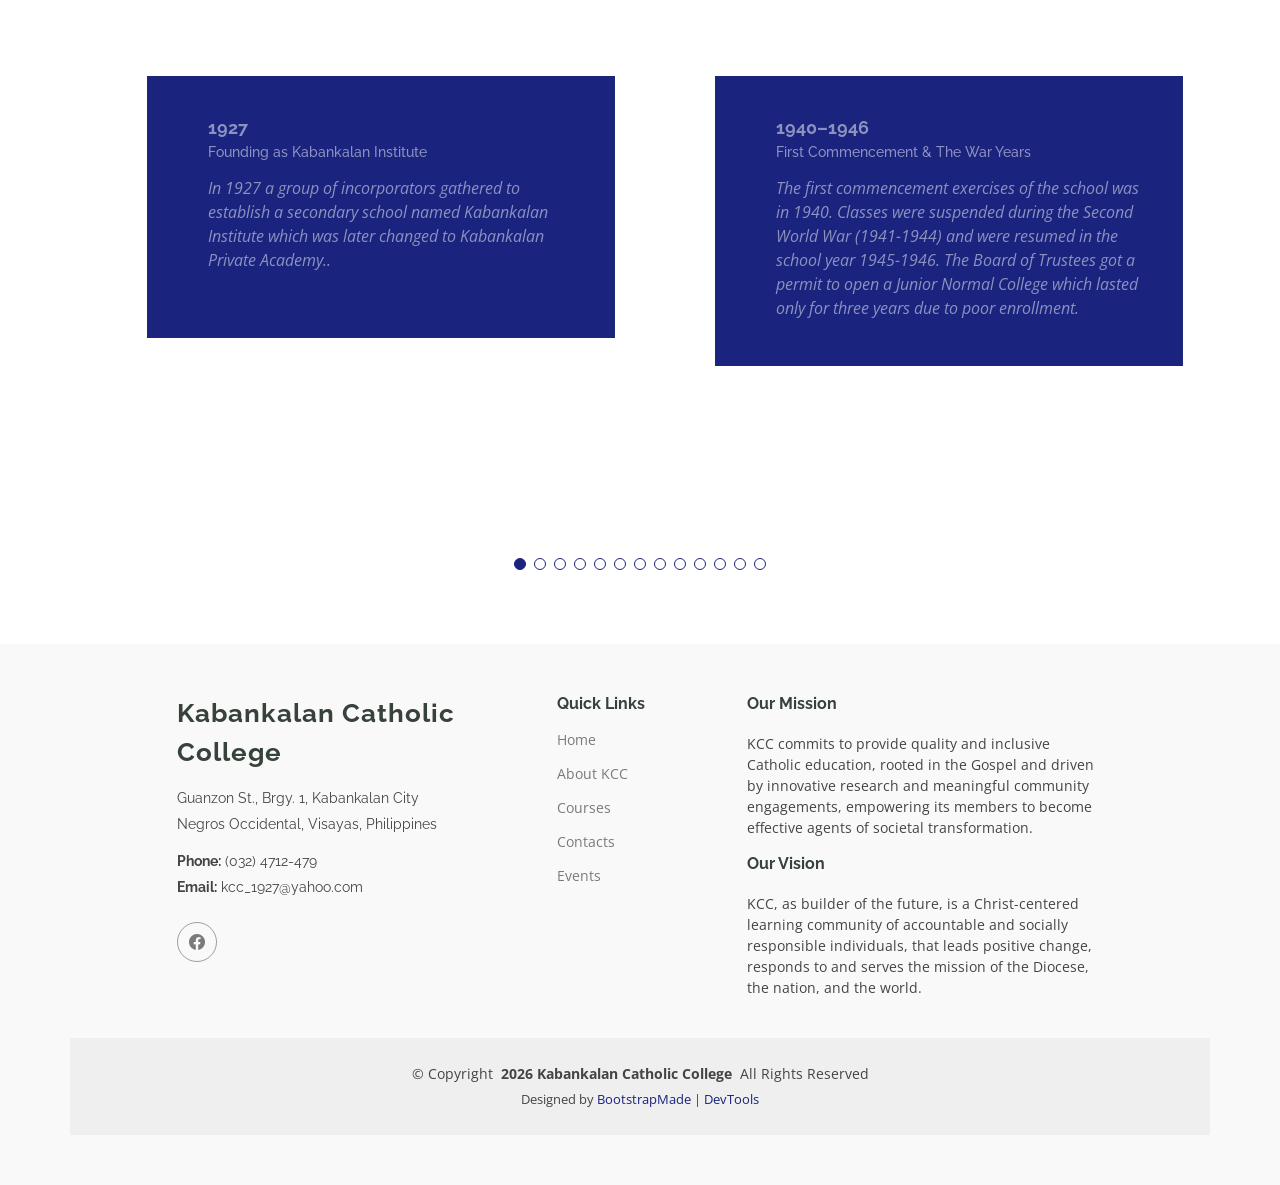
==== commit 6288b3ba: "Remove unecessary codes" ====
--- a/about.html
+++ b/about.html
@@ -67,38 +67,11 @@
             <li><a href="courses.html">Courses</a></li>
             <li><a href="trainers.html">Faculty & Staffs</a></li>
             <li><a href="events.html">Events</a></li>
-            <li><a href="pricing.html">Pricing</a></li>
-            <li class="dropdown">
-              <a href="#"
-                ><span>Dropdown</span>
-                <i class="bi bi-chevron-down toggle-dropdown"></i
-              ></a>
-              <ul>
-                <li><a href="#">Dropdown 1</a></li>
-                <li class="dropdown">
-                  <a href="#"
-                    ><span>Deep Dropdown</span>
-                    <i class="bi bi-chevron-down toggle-dropdown"></i
-                  ></a>
-                  <ul>
-                    <li><a href="#">Deep Dropdown 1</a></li>
-                    <li><a href="#">Deep Dropdown 2</a></li>
-                    <li><a href="#">Deep Dropdown 3</a></li>
-                    <li><a href="#">Deep Dropdown 4</a></li>
-                    <li><a href="#">Deep Dropdown 5</a></li>
-                  </ul>
-                </li>
-                <li><a href="#">Dropdown 2</a></li>
-                <li><a href="#">Dropdown 3</a></li>
-                <li><a href="#">Dropdown 4</a></li>
-              </ul>
-            </li>
             <li><a href="contact.html">Contact</a></li>
           </ul>
           <i class="mobile-nav-toggle d-xl-none bi bi-list"></i>
         </nav>
 
-        <a class="btn-getstarted" href="courses.html">Get Started</a>
       </div>
     </header>
 
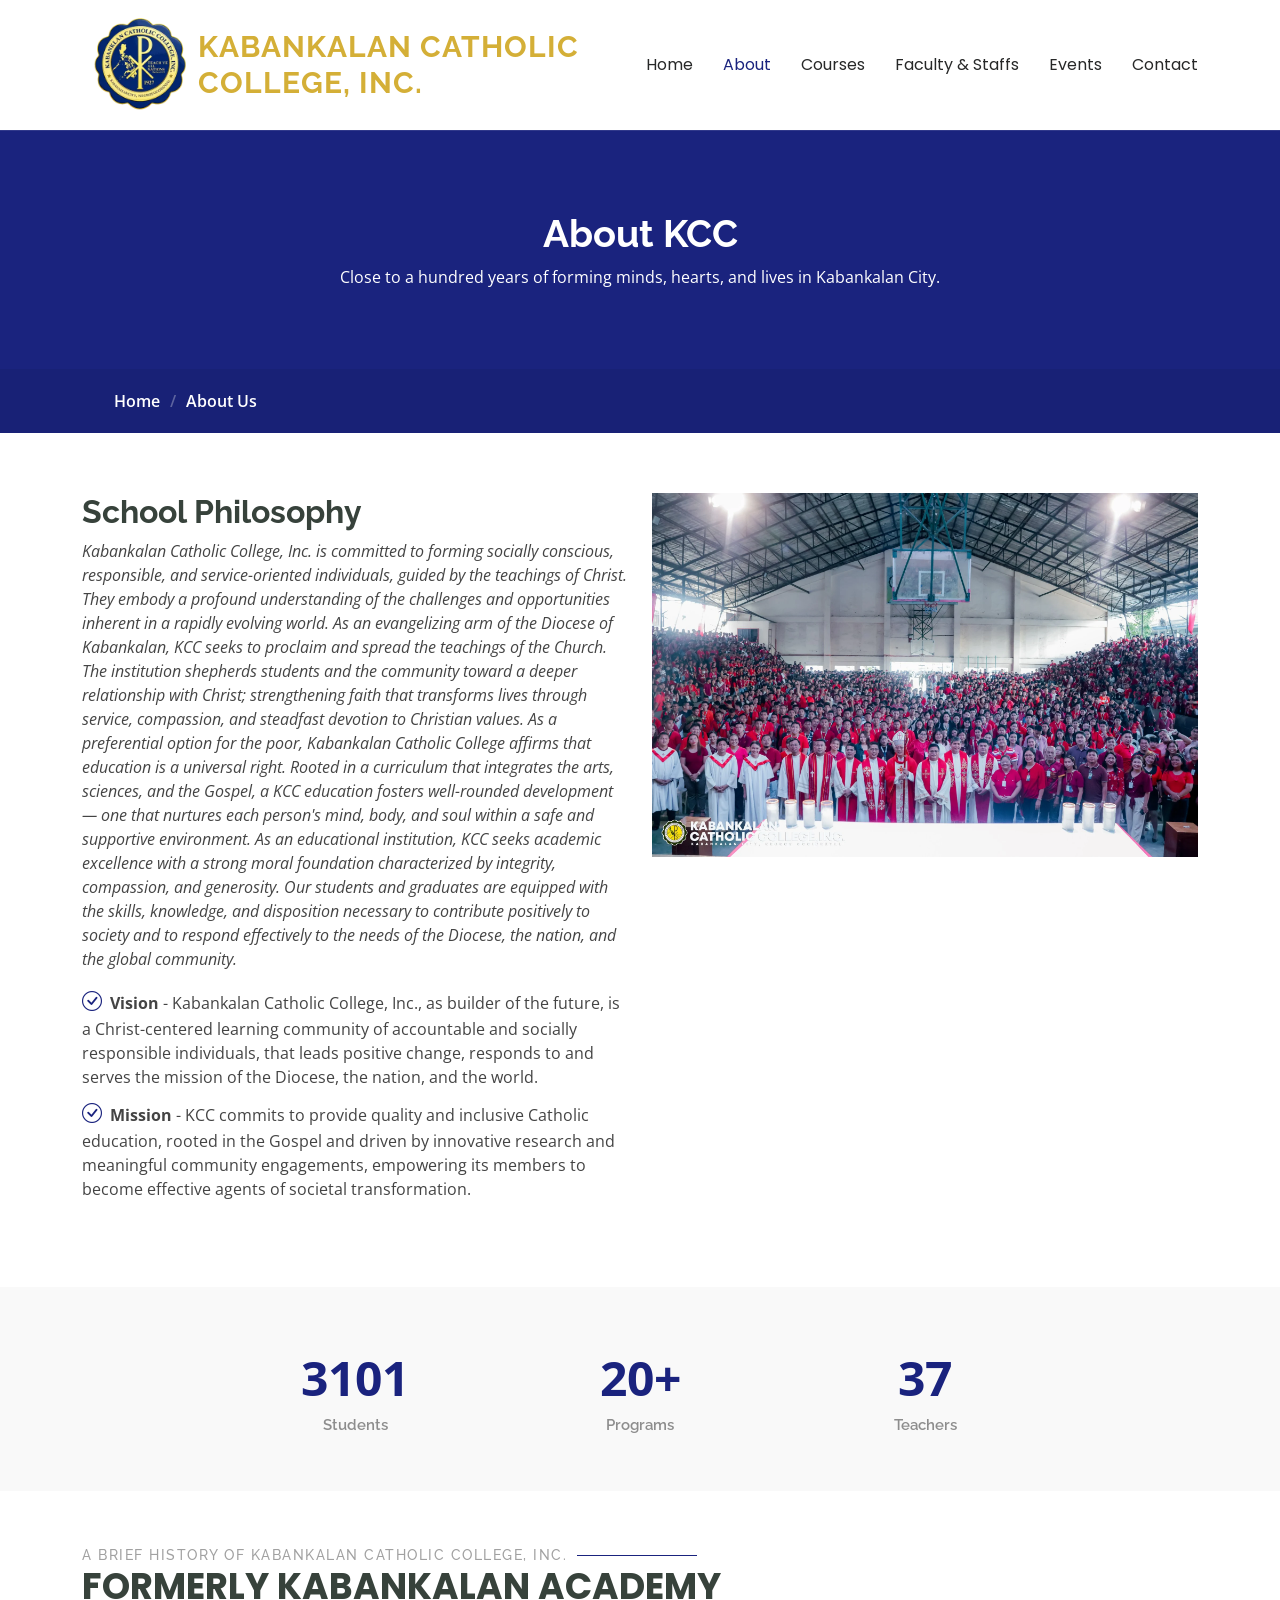
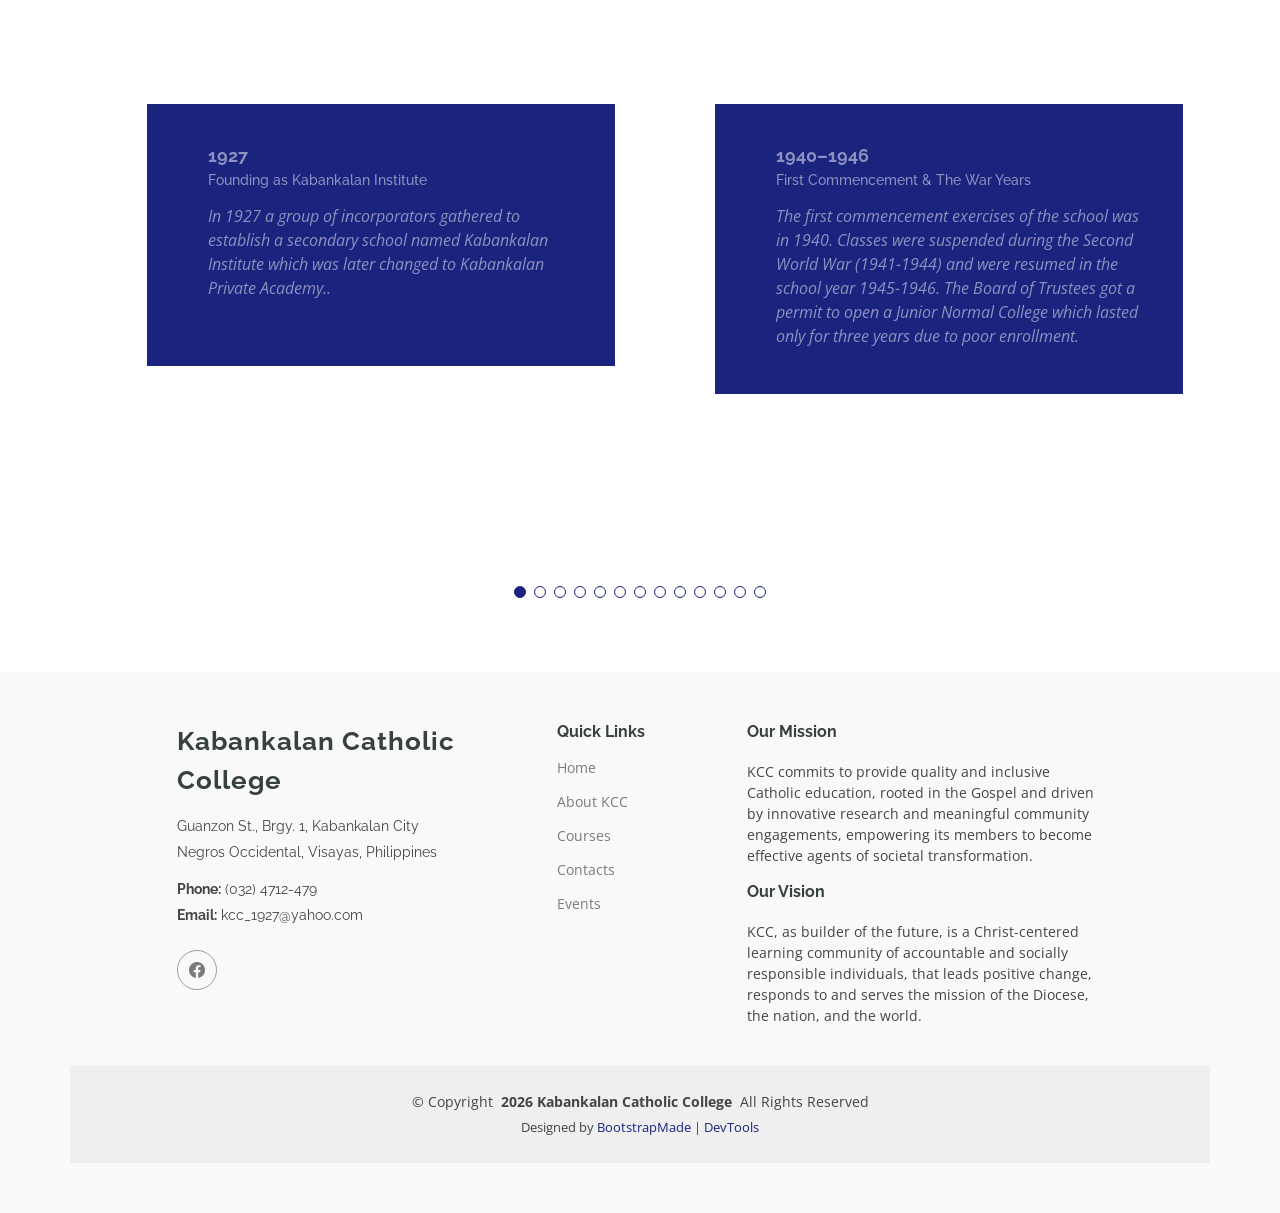
==== commit a5d8d0b5: "added new image/illustration and remove old image, and starting page" ====
--- a/about.html
+++ b/about.html
@@ -53,8 +53,12 @@
         class="container-fluid container-xl position-relative d-flex align-items-center"
       >
         <a href="index.html" class="logo d-flex align-items-center me-auto">
-          <!-- Uncomment the line below if you also wish to use an image logo -->
-          <!-- <img src="assets/img/logo.webp" alt=""> -->
+          <img
+            src="assets/img/logomain.webp"
+            alt="Kabankalan Catholic College Logo"
+            class="ms-2"
+            style="max-height: 100px; width: auto;"
+          />
           <h1 class="sitename">Kabankalan Catholic College, Inc.</h1>
         </a>
 
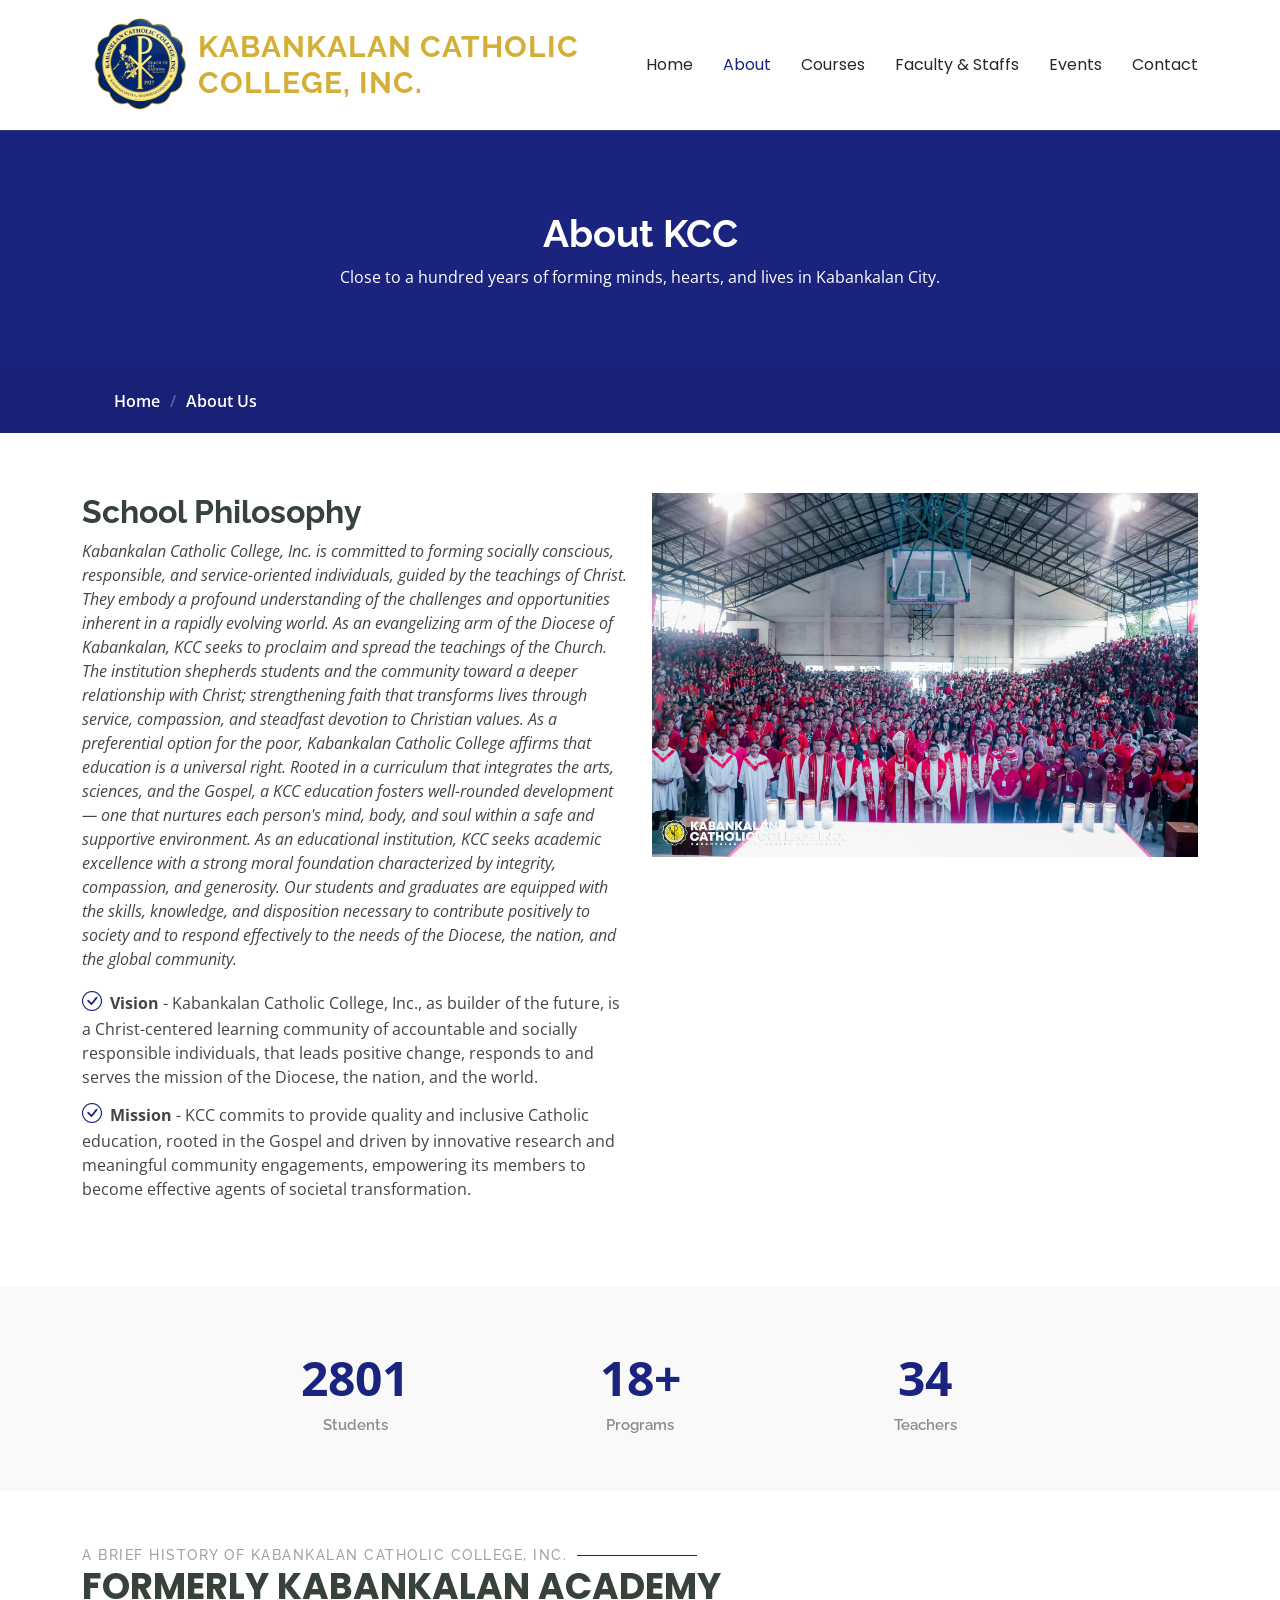
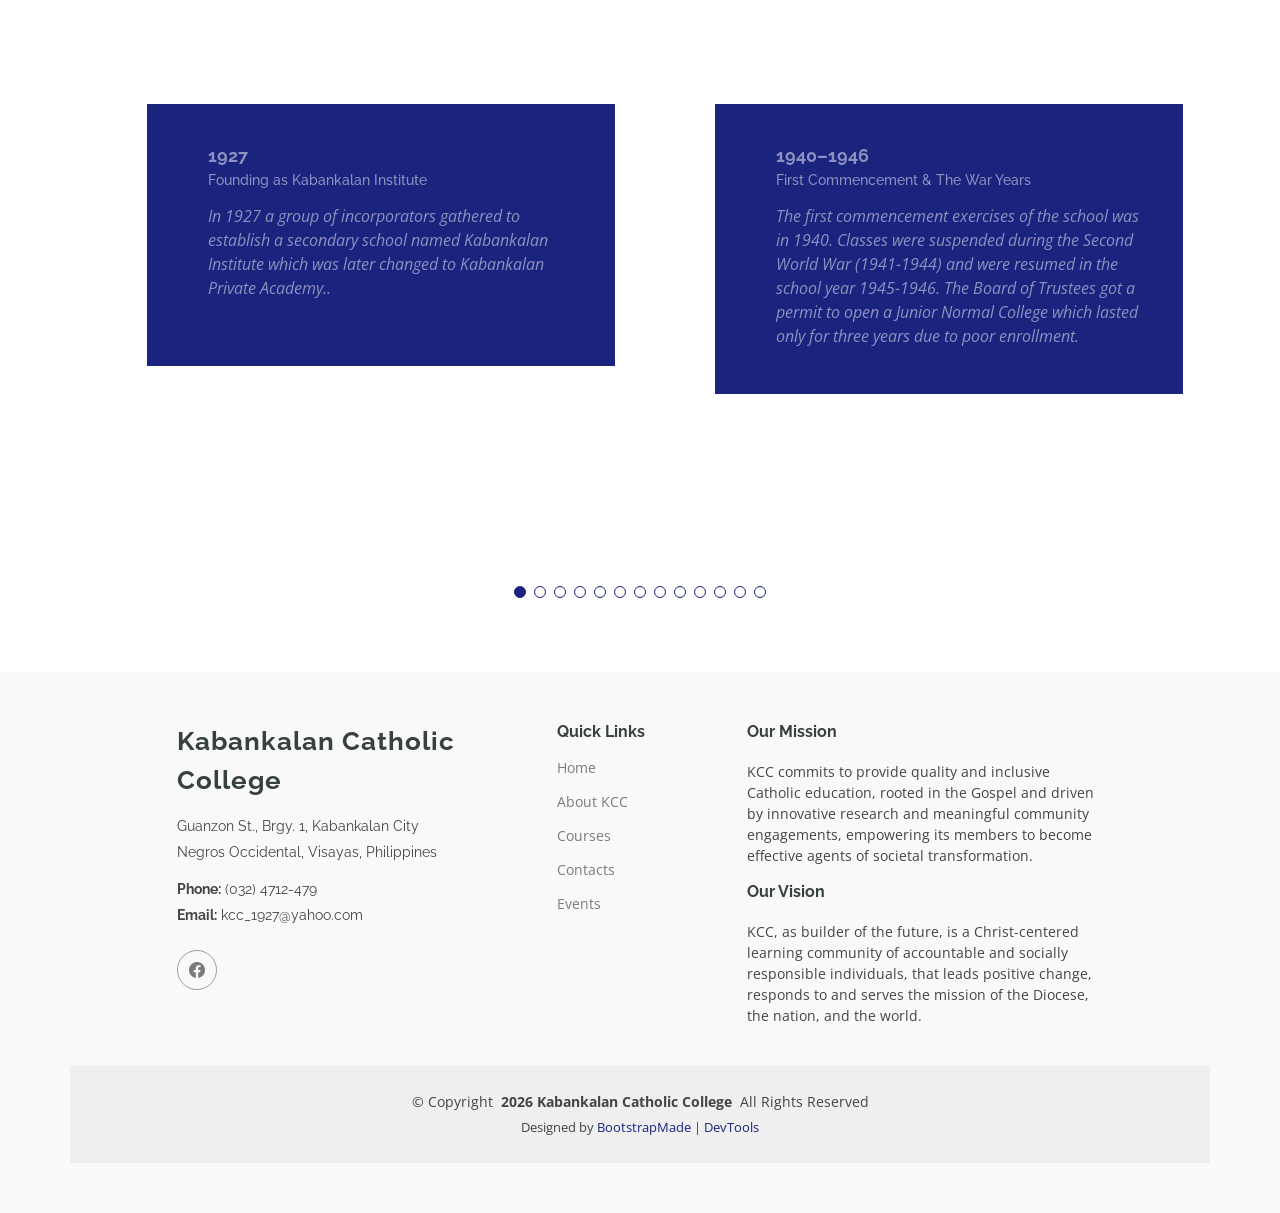
==== commit 54fe9d73: "edit sitename" ====
--- a/about.html
+++ b/about.html
@@ -59,7 +59,7 @@
             class="ms-2"
             style="max-height: 100px; width: auto;"
           />
-          <h1 class="sitename">Kabankalan Catholic College, Inc.</h1>
+          <h1 class="sitename">Kabankalan Catholic<span class="sitename-sub">College, Inc.</span></h1>
         </a>
 
         <nav id="navmenu" class="navmenu">
--- a/assets/css/main.css
+++ b/assets/css/main.css
@@ -241,10 +241,15 @@
 .header .logo h1 {
   font-weight: 700;
   font-size: 30px;
+  line-height: 1.2;
   margin: 0;
   letter-spacing: 1px;
   text-transform: uppercase;
   color: #D4AF37;
+}
+
+.header .logo h1 .sitename-sub {
+  display: block;
 }
 
 .header .btn-getstarted,
